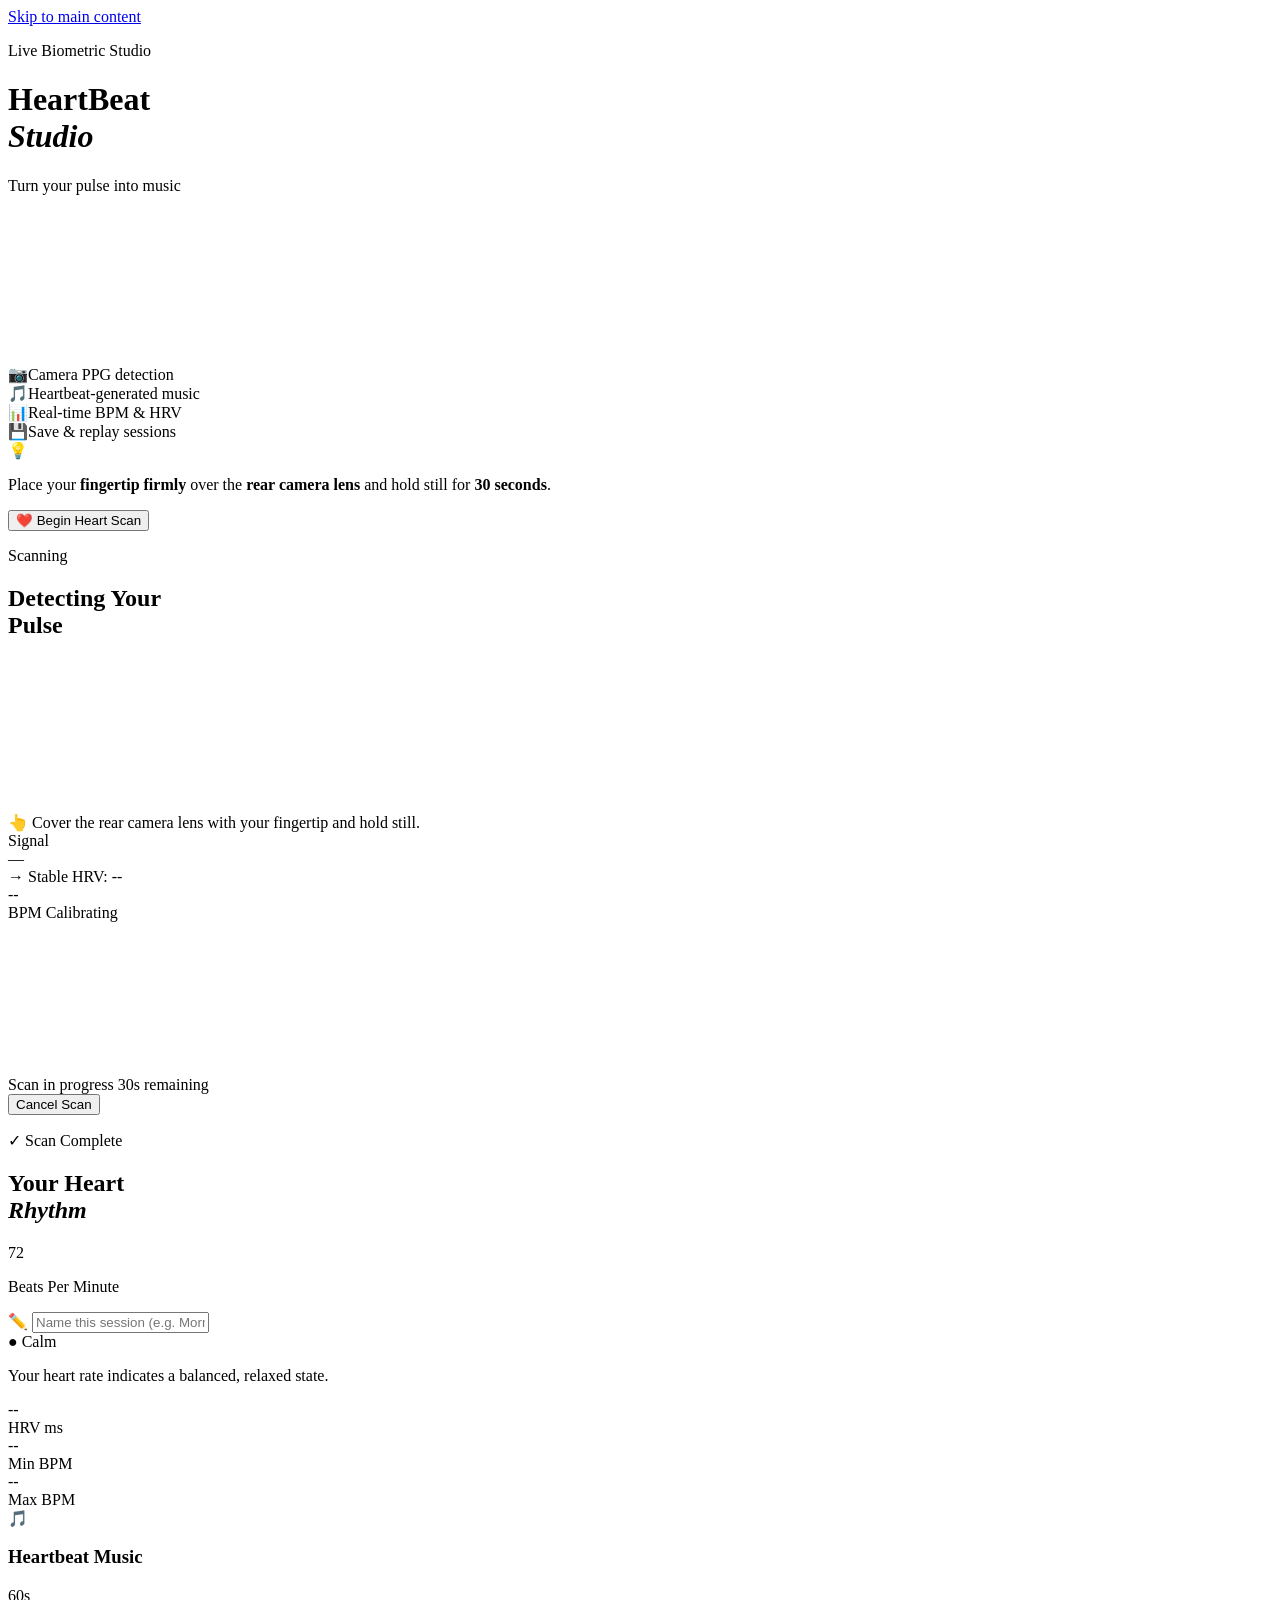
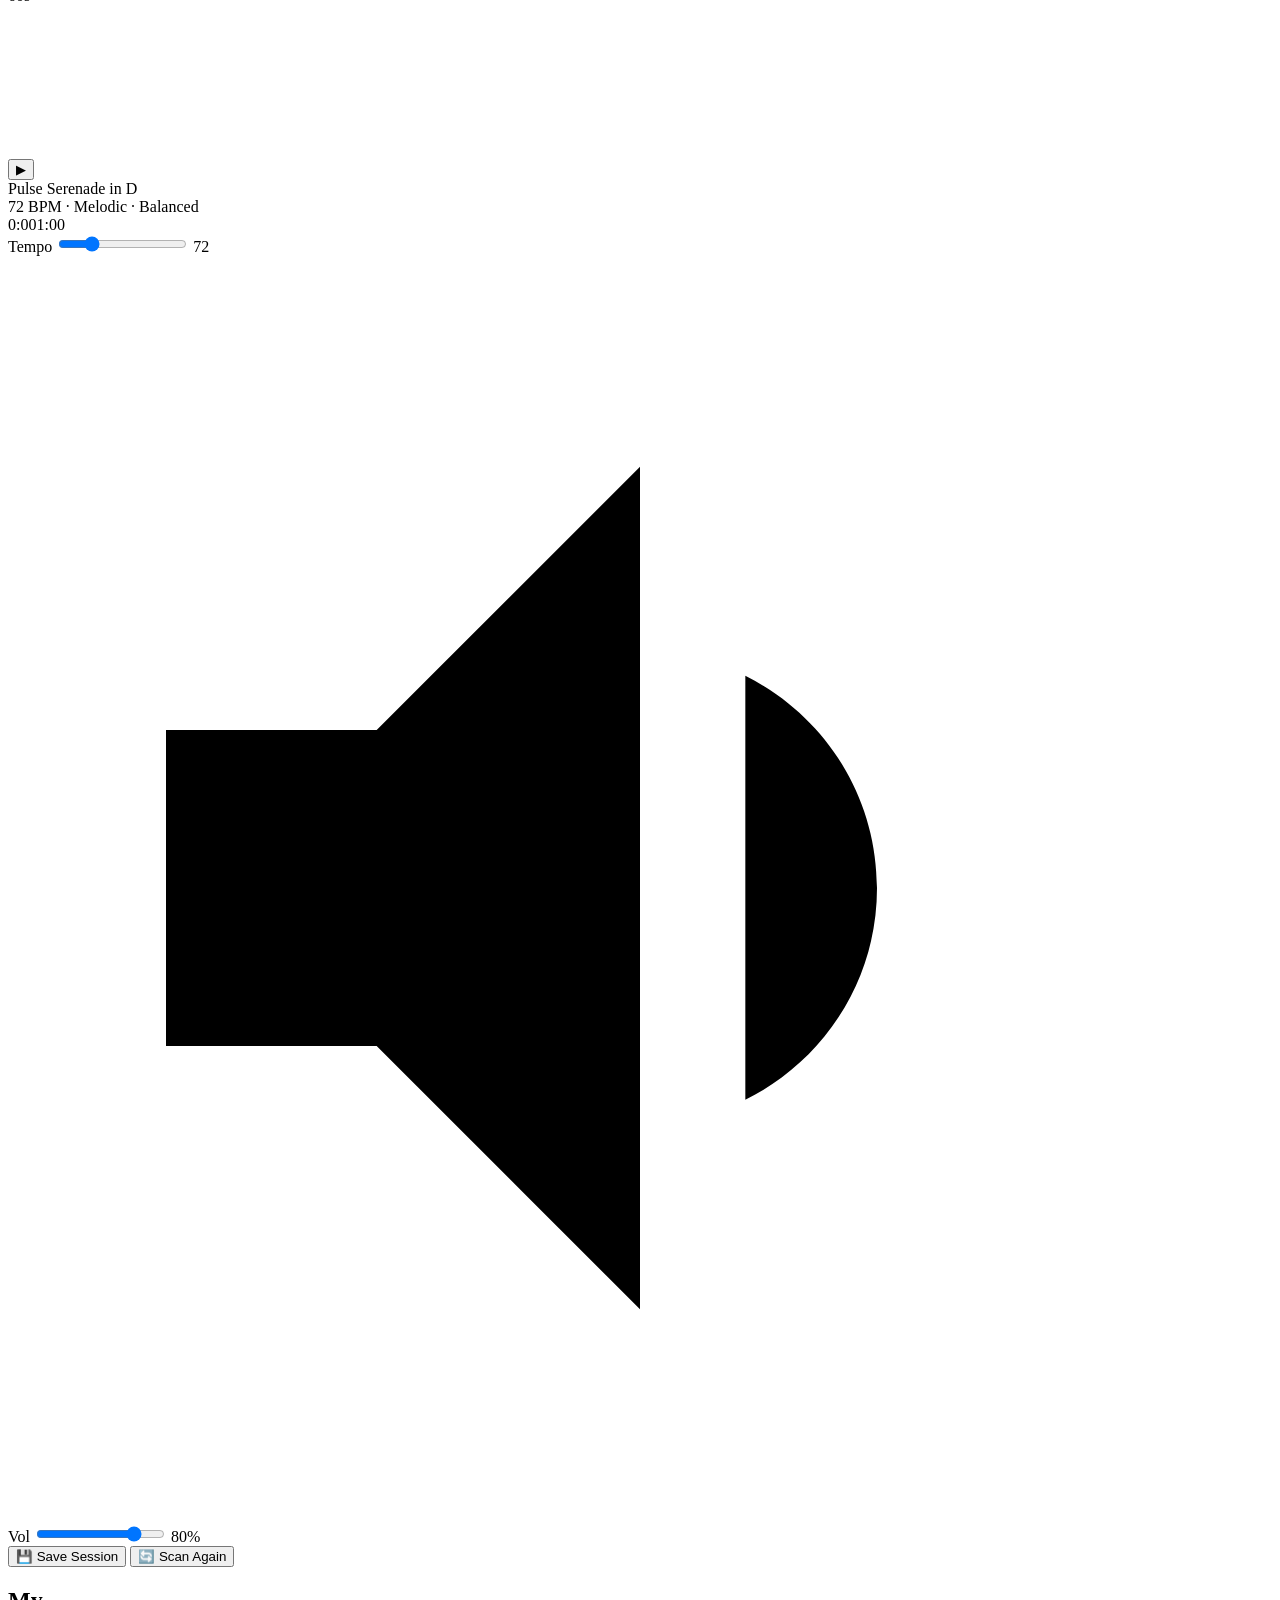
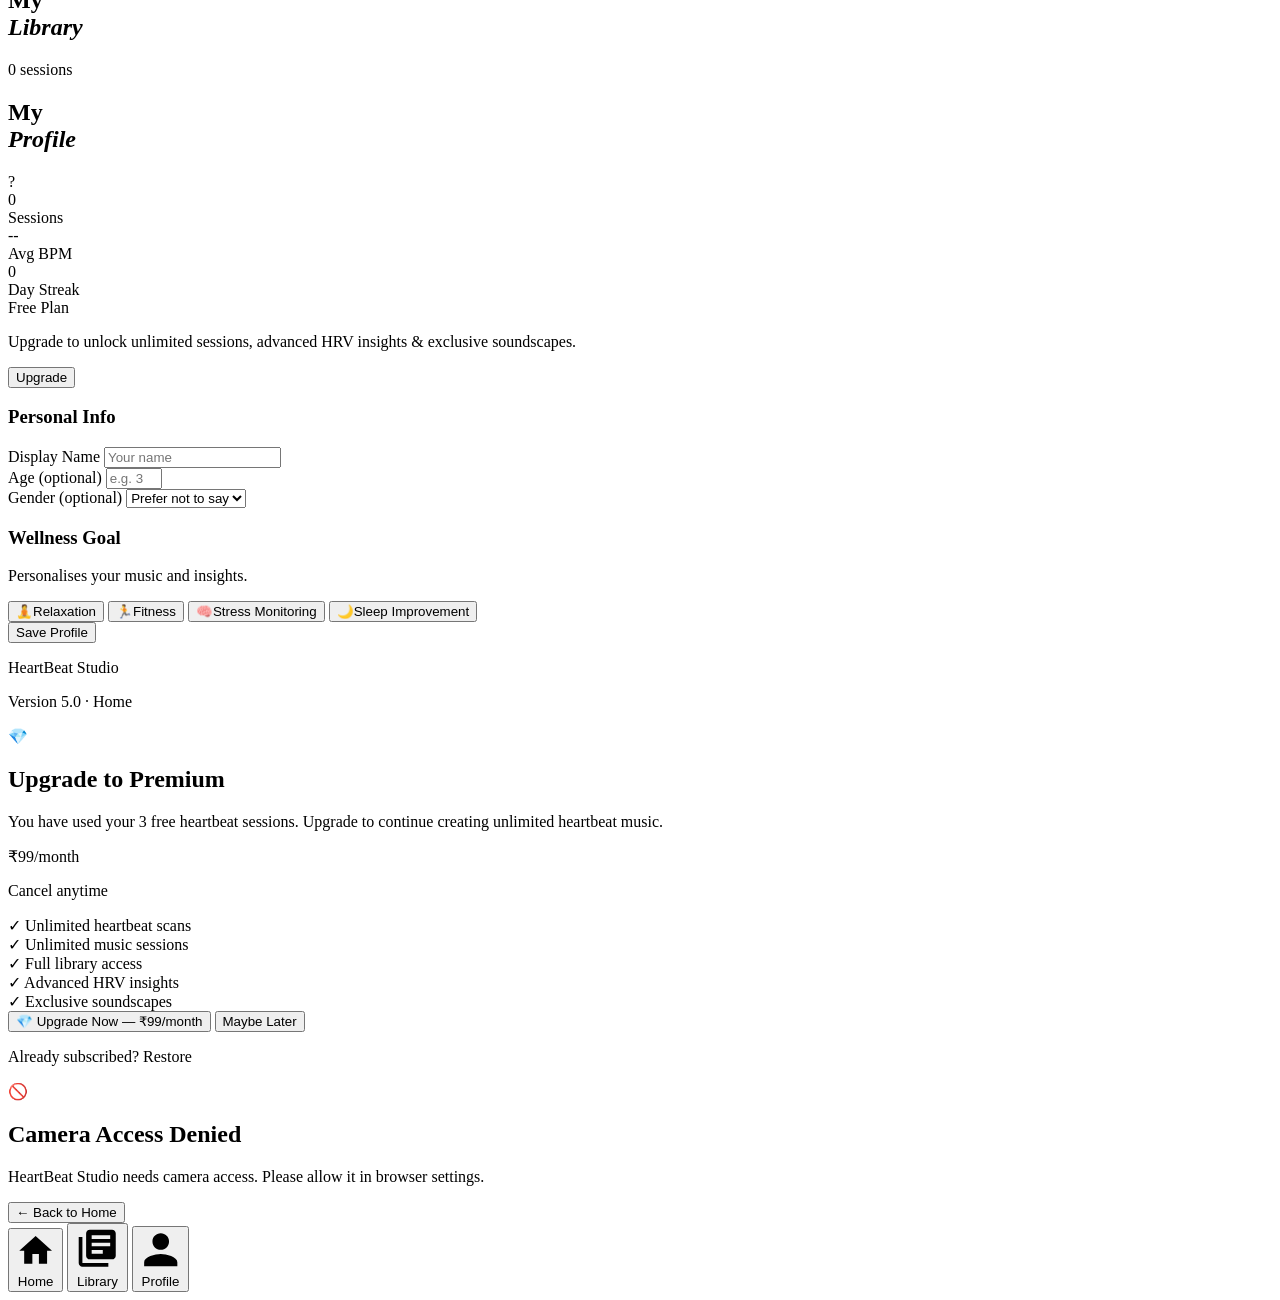
==== index.html @ b75793f6 "FF5" ====
<!DOCTYPE html>
<html lang="en">
<head>
  <meta charset="UTF-8">
  <meta name="viewport" content="width=device-width, initial-scale=1.0, maximum-scale=1.0, user-scalable=no, viewport-fit=cover">
  <meta name="description" content="Detect your heartbeat with your phone camera and transform it into personalised music.">
  <meta name="theme-color" content="#060810">
  <meta name="apple-mobile-web-app-capable" content="yes">
  <meta name="apple-mobile-web-app-status-bar-style" content="black-translucent">
  <meta name="apple-mobile-web-app-title" content="HB Studio">
  <meta name="mobile-web-app-capable" content="yes">
  <title>HeartBeat Studio</title>
  <link rel="manifest" href="./manifest.json">
  <link rel="apple-touch-icon" href="./icons/icon-192.png">
  <link rel="stylesheet" href="./styles.css">
</head>
<body>

<a class="skip" href="#main">Skip to main content</a>
<div class="ambient" aria-hidden="true"></div>

<div class="app" id="main">

<!-- ══ HOME ══════════════════════════════════════════════════ -->
<main class="screen active" id="scrHome" role="main" aria-label="Home">
  <header class="home-hd">
    <p class="eyebrow"><span class="dot"></span> Live Biometric Studio</p>
    <h1 class="page-h">HeartBeat<br><em>Studio</em></h1>
    <p class="page-sub">Turn your pulse into music</p>
  </header>

  <canvas id="ecgCanvas" class="ecg-strip" role="img" aria-label="ECG preview" aria-hidden="true"></canvas>

  <!-- Usage meter (shows when approaching/at limit) -->
  <div class="usage-bar" id="usageBar" hidden role="status">
    <div class="usage-bar-inner">
      <span class="usage-bar-label" id="usageBarLabel">Free scans remaining</span>
      <span class="usage-chips" id="usageChips"></span>
    </div>
  </div>

  <div class="feature-grid" role="list">
    <div class="feat" role="listitem"><span class="feat-icon">📷</span><span class="feat-lbl">Camera PPG detection</span></div>
    <div class="feat" role="listitem"><span class="feat-icon">🎵</span><span class="feat-lbl">Heartbeat-generated music</span></div>
    <div class="feat" role="listitem"><span class="feat-icon">📊</span><span class="feat-lbl">Real-time BPM &amp; HRV</span></div>
    <div class="feat" role="listitem"><span class="feat-icon">💾</span><span class="feat-lbl">Save &amp; replay sessions</span></div>
  </div>

  <div class="how-to" role="note">
    <span class="how-to-icon">💡</span>
    <p class="how-to-txt">Place your <strong>fingertip firmly</strong> over the <strong>rear camera lens</strong> and hold still for <strong>30 seconds</strong>.</p>
  </div>

  <button id="installBtn" class="btn btn-s mb-3" hidden aria-label="Add to Home Screen">
    <span>📲</span> Add to Home Screen
  </button>

  <div class="cta-anchor">
    <button class="btn btn-p" onclick="startScan()" aria-label="Begin Heart Scan">
      <span>❤️</span> Begin Heart Scan
    </button>
  </div>
</main>


<!-- ══ SCAN ═══════════════════════════════════════════════════ -->
<section class="screen" id="scrScan" role="region" aria-label="Scanning" aria-live="polite">
  <header class="scan-hd">
    <p class="scan-lbl"><span class="dot"></span> Scanning</p>
    <h2 class="scan-title">Detecting Your<br>Pulse</h2>
  </header>

  <div class="cam-wrap" role="img" aria-label="Cover lens with fingertip">
    <video id="camVid" class="cam-vid" autoplay playsinline muted></video>
    <div class="cam-ring"></div>
    <div class="cam-spin"></div>
  </div>

  <div class="sig-strip" id="sigStrip" role="status" aria-live="polite">
    <span class="strip-icon" id="stripIcon">👆</span>
    <span id="stripText">Cover the rear camera lens with your fingertip and hold still.</span>
  </div>

  <div class="signal-row" role="group" aria-label="Signal strength">
    <span class="sig-lbl">Signal</span>
    <div class="sig-bars">
      <div class="sig-bar" id="sb1"></div><div class="sig-bar" id="sb2"></div>
      <div class="sig-bar" id="sb3"></div><div class="sig-bar" id="sb4"></div>
      <div class="sig-bar" id="sb5"></div>
    </div>
    <span class="sig-txt" id="sigTxt">—</span>
  </div>

  <div class="trend-row trend-stable" id="trendRow" aria-live="polite">
    <span class="trend-icon" id="trendIcon">→</span>
    <span class="trend-txt" id="trendTxt">Stable</span>
    <span class="hrv-live" id="hrvLive">HRV: --</span>
  </div>

  <div class="timeline-strip" id="timelineStrip" aria-hidden="true"></div>

  <div class="bpm-row" aria-label="Live heart rate">
    <div class="bpm-num" id="liveBpm" aria-atomic="true">--</div>
    <div class="bpm-col">
      <span class="bpm-unit">BPM</span>
      <span class="bpm-pill" id="bpmPill">Calibrating</span>
    </div>
  </div>

  <canvas id="waveCanvas" class="wave-c" role="img" aria-label="Live waveform" aria-hidden="true"></canvas>

  <div class="scan-prog" role="group" aria-label="Scan progress">
    <div class="scan-prog-row">
      <span>Scan in progress</span>
      <span id="scanTL" aria-live="polite">30s remaining</span>
    </div>
    <div class="prog-track" id="progressBar" role="progressbar" aria-valuemin="0" aria-valuemax="30" aria-valuenow="0">
      <div class="prog-fill" id="progFill"></div>
    </div>
  </div>

  <div class="mt-auto">
    <button class="btn btn-s" onclick="cancelScan()">Cancel Scan</button>
  </div>

  <div class="sr-only" aria-live="polite" id="bpmLive"></div>
  <div class="sr-only" aria-live="polite" id="sigLive"></div>
</section>


<!-- ══ RESULTS ════════════════════════════════════════════════ -->
<section class="screen" id="scrResults" role="region" aria-label="Scan results">
  <header class="res-hd">
    <p class="eyebrow">✓ Scan Complete</p>
    <h2 class="page-h">Your Heart<br><em>Rhythm</em></h2>
  </header>

  <div class="res-hero" role="img" aria-label="Heart rate result">
    <div class="pulse-rings" aria-hidden="true">
      <div class="pulse-ring"></div><div class="pulse-ring"></div>
      <div class="pulse-ring"></div><div class="pulse-core"></div>
    </div>
    <div class="res-bpm" id="resBpm">72</div>
    <p class="res-bpm-lbl">Beats Per Minute</p>
  </div>

  <div class="name-field" role="group" aria-label="Session name">
    <span>✏️</span>
    <input type="text" id="sessNameInput" class="name-input"
      placeholder="Name this session (e.g. Morning Calm)"
      maxlength="40" autocomplete="off" autocorrect="off" spellcheck="false">
  </div>

  <div class="gen-banner" id="genBanner" hidden role="status" aria-live="polite">
    <div class="gen-dot"></div> 🎵 Generating your heartbeat music…
  </div>

  <div class="stage-badge" id="stageBadge" hidden role="status" aria-live="polite">
    <span class="stage-dot"></span><span id="stageTxt">Heartbeat Pulse</span>
  </div>

  <div class="wellness calm" id="wellCard" role="region" aria-label="Wellness assessment">
    <span class="wellness-badge calm" id="wellBadge">● Calm</span>
    <p class="wellness-desc" id="wellDesc">Your heart rate indicates a balanced, relaxed state.</p>
  </div>

  <div class="metrics" role="group" aria-label="Heart metrics">
    <div class="met"><div class="met-val" id="metHRV">--</div><div class="met-lbl">HRV ms</div></div>
    <div class="met"><div class="met-val" id="metMin">--</div><div class="met-lbl">Min BPM</div></div>
    <div class="met"><div class="met-val" id="metMax">--</div><div class="met-lbl">Max BPM</div></div>
  </div>

  <div class="card mb-3" role="region" aria-label="Music player">
    <div class="card-head">
      <span class="card-head-icon">🎵</span>
      <h3 class="card-title">Heartbeat Music</h3>
      <span class="player-dur" id="mxDur">60s</span>
    </div>
    <canvas id="playerWave" class="player-wave" role="img" aria-label="Waveform" aria-hidden="true"></canvas>
    <div class="player-row">
      <div class="play-btn-wrap">
        <div class="beat-ring" id="beatRing" aria-hidden="true"></div>
        <button class="btn-ico btn-p" id="playBtn" onclick="toggleMusic()" aria-label="Play">▶</button>
      </div>
      <div class="player-info">
        <div class="player-title" id="mxTitle">Pulse Serenade in D</div>
        <div class="player-sub" id="mxSub">72 BPM · Melodic · Balanced</div>
      </div>
    </div>
    <div class="pb-bar" role="group" aria-label="Playback progress">
      <div class="pb-track" role="progressbar" aria-valuemin="0" aria-valuemax="100" aria-valuenow="0">
        <div class="pb-fill" id="pbFill"></div>
      </div>
      <div class="pb-times"><span id="pbElapsed">0:00</span><span id="pbTotal">1:00</span></div>
    </div>
    <div class="tempo-row" role="group" aria-label="Tempo">
      <label class="tempo-lbl" for="tempoSlider">Tempo</label>
      <input type="range" id="tempoSlider" min="40" max="180" value="72"
        oninput="adjustTempo(this.value)" aria-label="Tempo BPM">
      <span class="tempo-val" id="tempoVal">72</span>
    </div>
    <!-- Volume control -->
    <div class="tempo-row vol-row" role="group" aria-label="Volume">
      <label class="tempo-lbl" for="volSlider">
        <svg class="vol-icon" viewBox="0 0 24 24" aria-hidden="true"><path d="M3 9v6h4l5 5V4L7 9H3zm13.5 3c0-1.77-1.02-3.29-2.5-4.03v8.05c1.48-.73 2.5-2.25 2.5-4.02z"/></svg>
        Vol
      </label>
      <input type="range" id="volSlider" min="0" max="100" value="80"
        oninput="adjustVolume(this.value)" aria-label="Volume 0 to 100 percent">
      <span class="tempo-val" id="volVal">80%</span>
    </div>
  </div>

  <div class="btn-row btn-2 mb-3">
    <button class="btn btn-p" onclick="saveSession()"><span>💾</span> Save Session</button>
    <button class="btn btn-s" onclick="startScan()"><span>🔄</span> Scan Again</button>
  </div>
  <div class="gap-8"></div>
</section>


<!-- ══ LIBRARY ════════════════════════════════════════════════ -->
<section class="screen" id="scrLibrary" role="region" aria-label="Library">
  <div class="lib-hd">
    <h2 class="lib-title">My<br><em>Library</em></h2>
    <span class="lib-count" id="libCount" aria-live="polite">0 sessions</span>
  </div>

  <div id="libEmpty" class="empty" hidden>
    <span class="empty-icon">🫀</span>
    <h3 class="empty-title">No Sessions Yet</h3>
    <p class="empty-desc">Complete a scan to save your first heartbeat recording here.</p>
  </div>

  <div id="libList" role="list" aria-label="Saved sessions"></div>
  <div class="gap-8"></div>
</section>


<!-- ══ PROFILE ════════════════════════════════════════════════ -->
<section class="screen" id="scrProfile" role="region" aria-label="Profile">
  <div class="prof-hd">
    <h2 class="lib-title">My<br><em>Profile</em></h2>
  </div>

  <div class="prof-hero">
    <div class="prof-avatar">
      <span class="prof-avatar-letter" id="profAvatarLetter">?</span>
    </div>
    <div class="prof-stats">
      <div class="prof-stat">
        <div class="prof-stat-val" id="profStatSessions">0</div>
        <div class="prof-stat-lbl">Sessions</div>
      </div>
      <div class="prof-stat-sep"></div>
      <div class="prof-stat">
        <div class="prof-stat-val" id="profStatAvgBpm">--</div>
        <div class="prof-stat-lbl">Avg BPM</div>
      </div>
      <div class="prof-stat-sep"></div>
      <div class="prof-stat">
        <div class="prof-stat-val" id="profStatStreak">0</div>
        <div class="prof-stat-lbl">Day Streak</div>
      </div>
    </div>
  </div>

  <!-- Subscription card -->
  <div class="sub-card" id="subCard" role="region" aria-label="Subscription">
    <div class="sub-card-left">
      <span class="sub-pill" id="subPill">Free Plan</span>
      <p class="sub-desc" id="subDesc">Upgrade to unlock unlimited sessions, advanced HRV insights &amp; exclusive soundscapes.</p>
    </div>
    <button class="btn-upgrade" onclick="upgradeSubscription()">Upgrade</button>
  </div>

  <!-- Personal Info -->
  <div class="prof-section">
    <h3 class="prof-section-title">Personal Info</h3>
    <div class="prof-field">
      <label class="prof-label" for="profName">Display Name</label>
      <input type="text" id="profName" class="prof-input" placeholder="Your name" maxlength="40" autocomplete="name">
    </div>
    <div class="prof-field-row">
      <div class="prof-field prof-field-half">
        <label class="prof-label" for="profAge">Age <span class="prof-opt">(optional)</span></label>
        <input type="number" id="profAge" class="prof-input" placeholder="e.g. 32" min="13" max="120">
      </div>
      <div class="prof-field prof-field-half">
        <label class="prof-label" for="profGender">Gender <span class="prof-opt">(optional)</span></label>
        <select id="profGender" class="prof-input prof-select">
          <option value="">Prefer not to say</option>
          <option value="male">Male</option>
          <option value="female">Female</option>
          <option value="nonbinary">Non-binary</option>
          <option value="other">Other</option>
        </select>
      </div>
    </div>
  </div>

  <!-- Wellness Goal -->
  <div class="prof-section">
    <h3 class="prof-section-title">Wellness Goal</h3>
    <p class="prof-section-sub">Personalises your music and insights.</p>
    <div class="goal-grid" role="radiogroup" id="goalGrid">
      <button class="goal-btn" data-goal="relaxation" onclick="selectGoal('relaxation')" role="radio" aria-checked="false">
        <span class="goal-icon">🧘</span><span class="goal-lbl">Relaxation</span>
      </button>
      <button class="goal-btn" data-goal="fitness" onclick="selectGoal('fitness')" role="radio" aria-checked="false">
        <span class="goal-icon">🏃</span><span class="goal-lbl">Fitness</span>
      </button>
      <button class="goal-btn" data-goal="stress" onclick="selectGoal('stress')" role="radio" aria-checked="false">
        <span class="goal-icon">🧠</span><span class="goal-lbl">Stress Monitoring</span>
      </button>
      <button class="goal-btn" data-goal="sleep" onclick="selectGoal('sleep')" role="radio" aria-checked="false">
        <span class="goal-icon">🌙</span><span class="goal-lbl">Sleep Improvement</span>
      </button>
    </div>
  </div>

  <button class="btn btn-p mb-3" onclick="saveProfile()">Save Profile</button>

  <div class="app-info" role="contentinfo">
    <p class="app-info-name">HeartBeat Studio</p>
    <p class="app-info-ver">Version 5.0 · <span class="app-info-link" onclick="showScreen('home')">Home</span></p>
  </div>
  <div class="gap-8"></div>
</section>


<!-- ══ UPGRADE ════════════════════════════════════════════════ -->
<section class="screen" id="scrUpgrade" role="region" aria-label="Upgrade to Premium">
  <div class="upgrade-wrap">
    <div class="upgrade-icon">💎</div>
    <h2 class="upgrade-title">Upgrade to Premium</h2>
    <p class="upgrade-sub">You have used your 3 free heartbeat sessions. Upgrade to continue creating unlimited heartbeat music.</p>

    <div class="upgrade-price-card">
      <div class="upgrade-price">₹99<span class="upgrade-per">/month</span></div>
      <p class="upgrade-price-sub">Cancel anytime</p>
    </div>

    <div class="upgrade-features">
      <div class="upgrade-feat"><span class="upgrade-feat-icon">✓</span> Unlimited heartbeat scans</div>
      <div class="upgrade-feat"><span class="upgrade-feat-icon">✓</span> Unlimited music sessions</div>
      <div class="upgrade-feat"><span class="upgrade-feat-icon">✓</span> Full library access</div>
      <div class="upgrade-feat"><span class="upgrade-feat-icon">✓</span> Advanced HRV insights</div>
      <div class="upgrade-feat"><span class="upgrade-feat-icon">✓</span> Exclusive soundscapes</div>
    </div>

    <button class="btn btn-p btn-upgrade-cta" onclick="activateSubscription()">
      <span>💎</span> Upgrade Now — ₹99/month
    </button>

    <!-- Demo: restore already purchased -->
    <button class="btn btn-ghost" onclick="showScreen('home')">Maybe Later</button>

    <!-- Demo shortcut — simulate already subscribed -->
    <p class="upgrade-restore" onclick="activateSubscription()">Already subscribed? <span>Restore</span></p>
  </div>
</section>


<!-- ══ ERROR ══════════════════════════════════════════════════ -->
<section class="screen" id="scrError" role="alert" aria-label="Error">
  <div class="err-card">
    <span class="err-icon">🚫</span>
    <h2 class="err-title" id="errTitle">Camera Access Denied</h2>
    <p class="err-msg" id="errMsg">HeartBeat Studio needs camera access. Please allow it in browser settings.</p>
  </div>
  <button class="btn btn-p" onclick="showScreen('home')">← Back to Home</button>
</section>

</div><!-- /.app -->


<!-- ══ NAV ════════════════════════════════════════════════════ -->
<nav class="main-nav" id="mainNav" aria-label="Main navigation">
  <button class="nav__tab active" data-screen="scrHome" onclick="showScreen('home')" aria-label="Home" aria-current="page">
    <svg class="nav__svg" viewBox="0 0 24 24" aria-hidden="true"><path d="M10 20v-6h4v6h5v-8h3L12 3 2 12h3v8z"/></svg>
    Home
  </button>
  <button class="nav__tab" data-screen="scrLibrary" onclick="showScreen('library')" aria-label="Library">
    <svg class="nav__svg" viewBox="0 0 24 24" aria-hidden="true"><path d="M4 6H2v14c0 1.1.9 2 2 2h14v-2H4V6zm16-4H8c-1.1 0-2 .9-2 2v12c0 1.1.9 2 2 2h12c1.1 0 2-.9 2-2V4c0-1.1-.9-2-2-2zm-1 9H9V9h10v2zm-4 4H9v-2h6v2zm4-8H9V5h10v2z"/></svg>
    Library
    <span class="nav__badge" id="libBadge" hidden></span>
  </button>
  <button class="nav__tab" data-screen="scrProfile" onclick="showScreen('profile')" aria-label="Profile">
    <svg class="nav__svg" viewBox="0 0 24 24" aria-hidden="true"><path d="M12 12c2.7 0 4.8-2.1 4.8-4.8S14.7 2.4 12 2.4 7.2 4.5 7.2 7.2 9.3 12 12 12zm0 2.4c-3.2 0-9.6 1.6-9.6 4.8v2.4h19.2v-2.4c0-3.2-6.4-4.8-9.6-4.8z"/></svg>
    Profile
  </button>
</nav>

<div class="toast" id="toast" role="status" aria-live="polite" aria-atomic="true"></div>

<script src="./storage.js"></script>
<script src="./audioEngine.js"></script>
<script src="./app.js"></script>
</body>
</html>
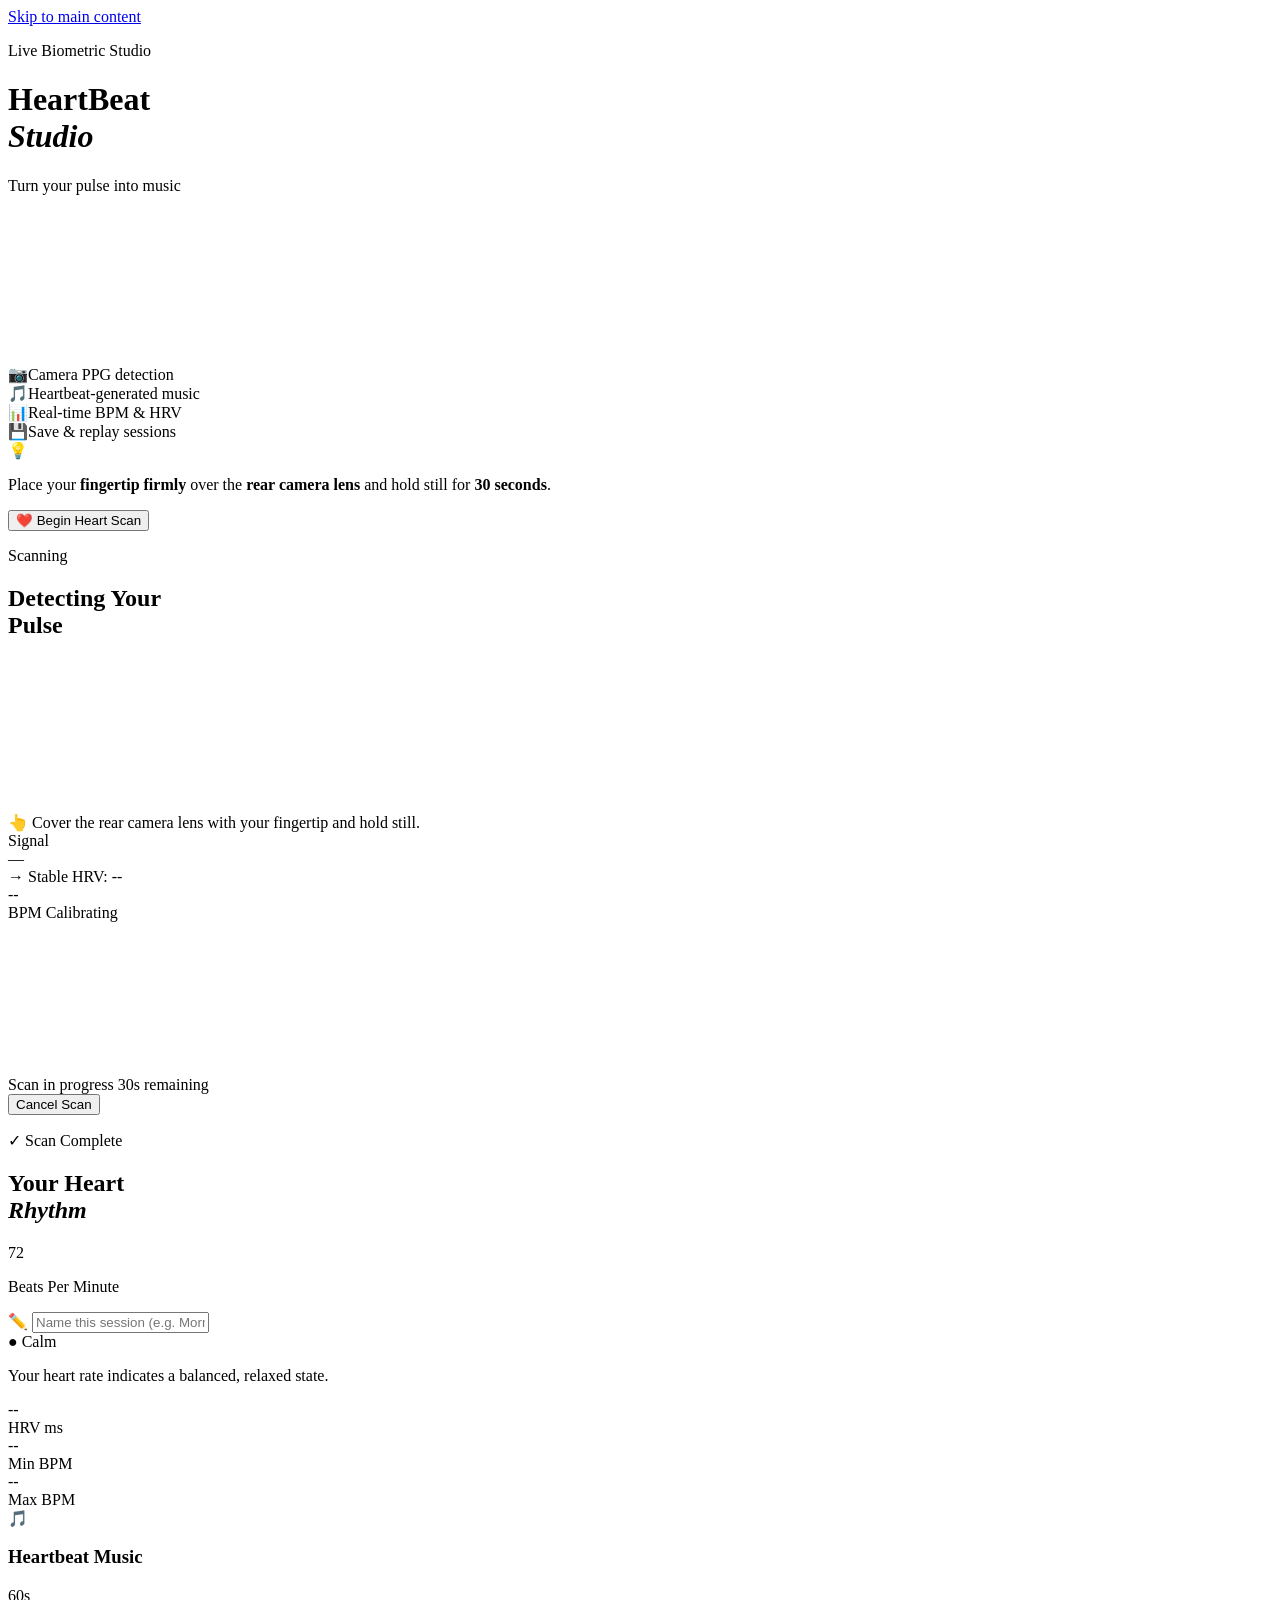
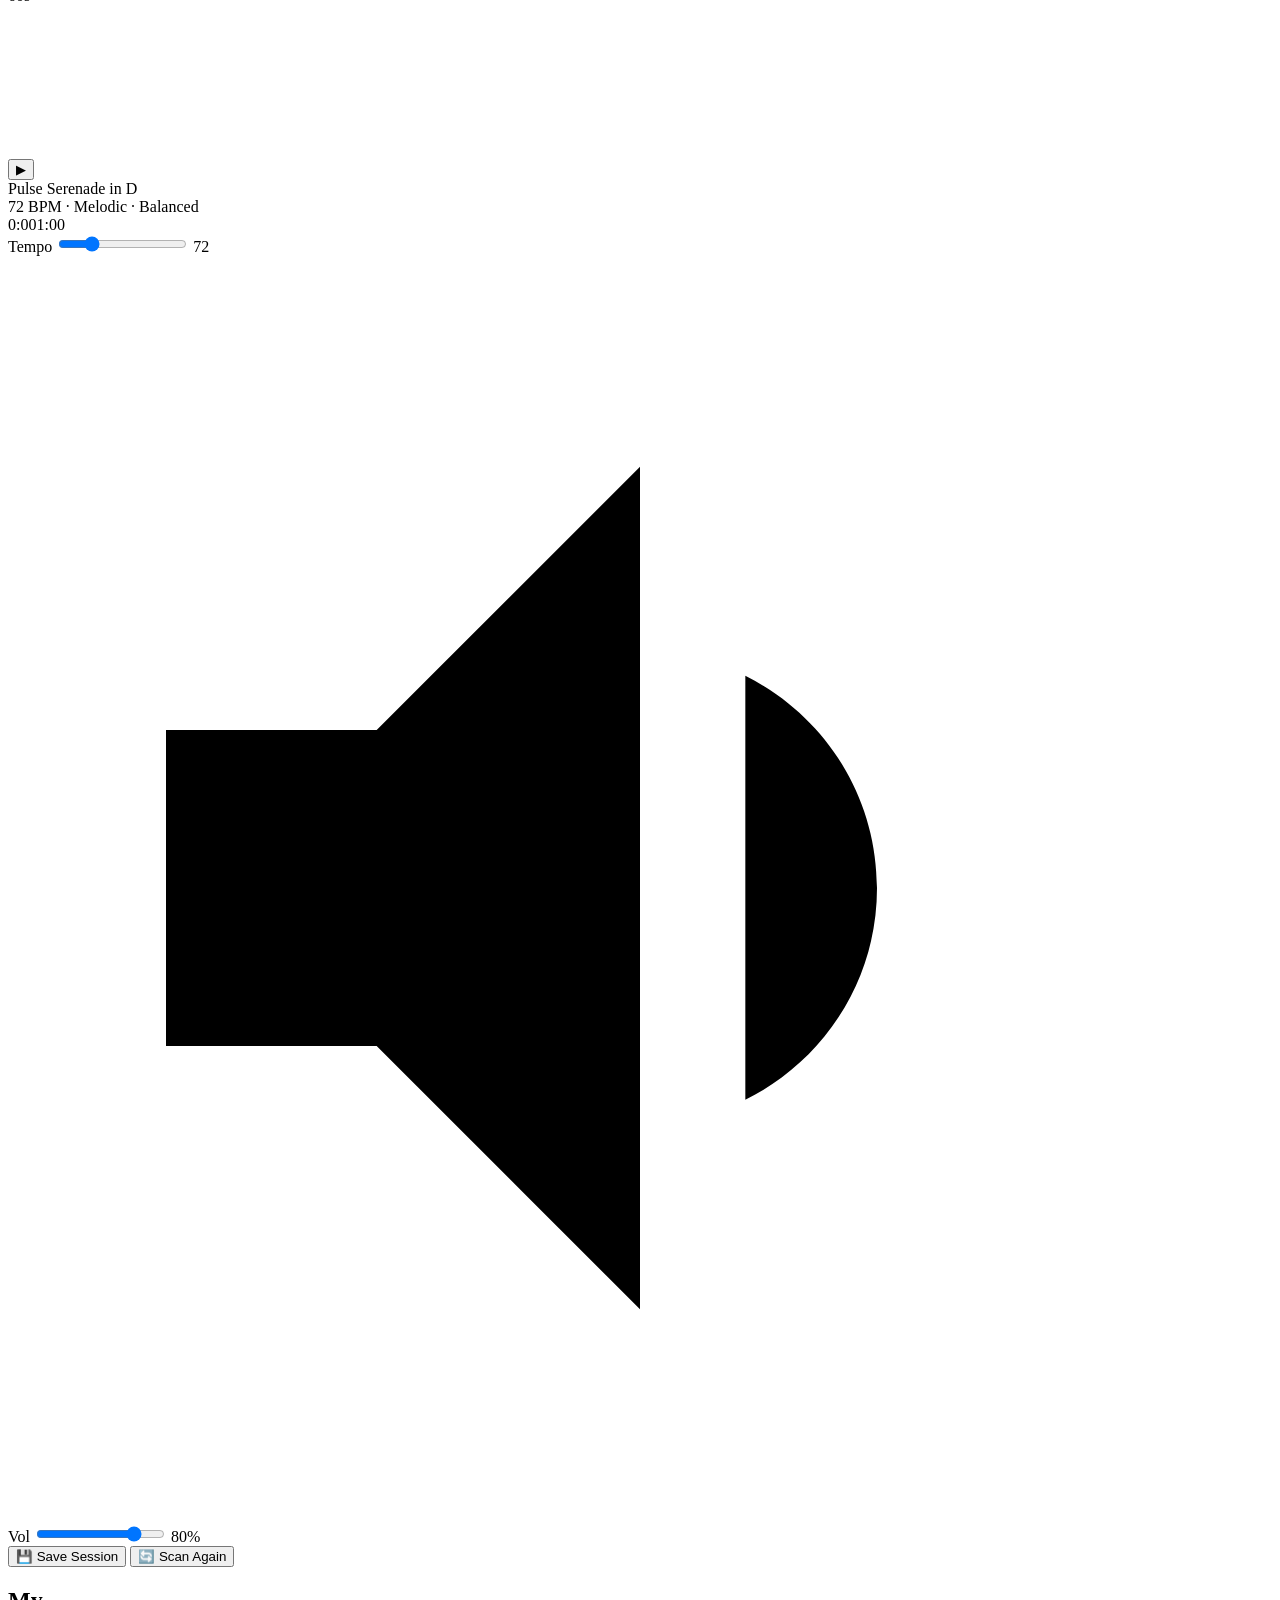
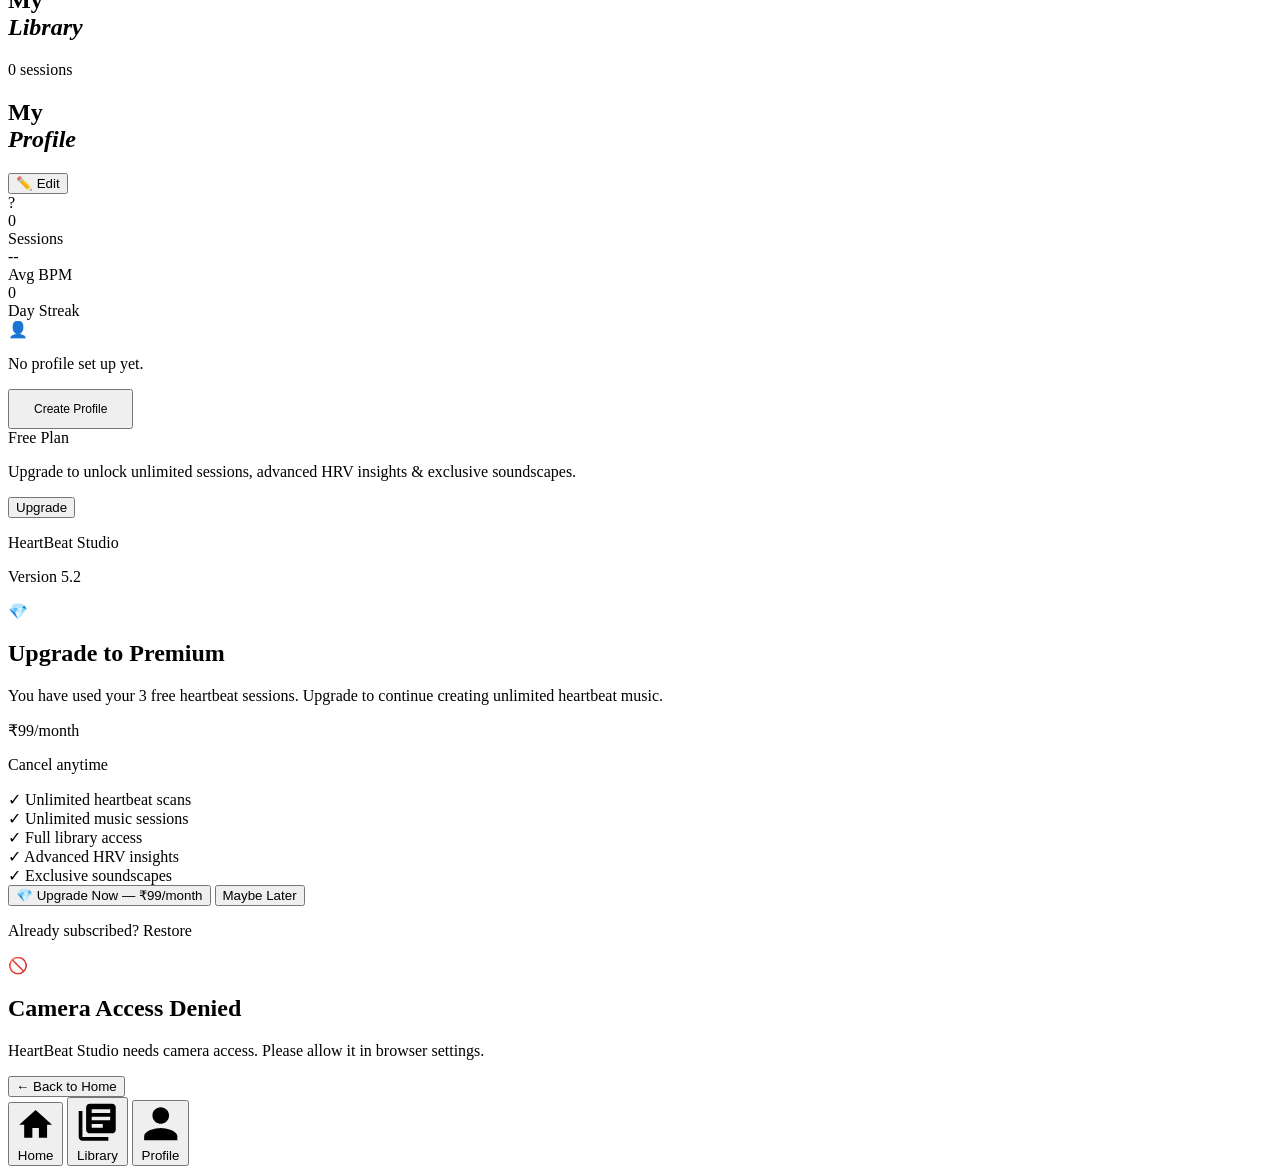
==== commit 02464a41: "Final Test 1 Bug 1 — Library: The [hidden] CSS fix is already in, but the real issue is the libEmpty" ====
--- a/index.html
+++ b/index.html
@@ -155,6 +155,12 @@
     <div class="gen-dot"></div> 🎵 Generating your heartbeat music…
   </div>
 
+  <!-- Instrument zone label -->
+  <div class="instr-label" id="instrLabel" hidden>
+    <span class="instr-icon">🎼</span>
+    <span id="zoneLabel">Piano &amp; Cello</span>
+  </div>
+
   <div class="stage-badge" id="stageBadge" hidden role="status" aria-live="polite">
     <span class="stage-dot"></span><span id="stageTxt">Heartbeat Pulse</span>
   </div>
@@ -239,10 +245,15 @@
 
 <!-- ══ PROFILE ════════════════════════════════════════════════ -->
 <section class="screen" id="scrProfile" role="region" aria-label="Profile">
-  <div class="prof-hd">
+  <div class="prof-hd-row">
     <h2 class="lib-title">My<br><em>Profile</em></h2>
-  </div>
-
+    <!-- Edit button shown in VIEW mode -->
+    <button class="prof-edit-btn" id="profEditBtn" onclick="enterProfileEdit()" aria-label="Edit profile">
+      ✏️ Edit
+    </button>
+  </div>
+
+  <!-- Avatar + Stats (always visible) -->
   <div class="prof-hero">
     <div class="prof-avatar">
       <span class="prof-avatar-letter" id="profAvatarLetter">?</span>
@@ -265,66 +276,101 @@
     </div>
   </div>
 
-  <!-- Subscription card -->
-  <div class="sub-card" id="subCard" role="region" aria-label="Subscription">
-    <div class="sub-card-left">
-      <span class="sub-pill" id="subPill">Free Plan</span>
-      <p class="sub-desc" id="subDesc">Upgrade to unlock unlimited sessions, advanced HRV insights &amp; exclusive soundscapes.</p>
-    </div>
-    <button class="btn-upgrade" onclick="upgradeSubscription()">Upgrade</button>
-  </div>
-
-  <!-- Personal Info -->
-  <div class="prof-section">
-    <h3 class="prof-section-title">Personal Info</h3>
-    <div class="prof-field">
-      <label class="prof-label" for="profName">Display Name</label>
-      <input type="text" id="profName" class="prof-input" placeholder="Your name" maxlength="40" autocomplete="name">
-    </div>
-    <div class="prof-field-row">
-      <div class="prof-field prof-field-half">
-        <label class="prof-label" for="profAge">Age <span class="prof-opt">(optional)</span></label>
-        <input type="number" id="profAge" class="prof-input" placeholder="e.g. 32" min="13" max="120">
-      </div>
-      <div class="prof-field prof-field-half">
-        <label class="prof-label" for="profGender">Gender <span class="prof-opt">(optional)</span></label>
-        <select id="profGender" class="prof-input prof-select">
-          <option value="">Prefer not to say</option>
-          <option value="male">Male</option>
-          <option value="female">Female</option>
-          <option value="nonbinary">Non-binary</option>
-          <option value="other">Other</option>
-        </select>
-      </div>
-    </div>
-  </div>
-
-  <!-- Wellness Goal -->
-  <div class="prof-section">
-    <h3 class="prof-section-title">Wellness Goal</h3>
-    <p class="prof-section-sub">Personalises your music and insights.</p>
-    <div class="goal-grid" role="radiogroup" id="goalGrid">
-      <button class="goal-btn" data-goal="relaxation" onclick="selectGoal('relaxation')" role="radio" aria-checked="false">
-        <span class="goal-icon">🧘</span><span class="goal-lbl">Relaxation</span>
-      </button>
-      <button class="goal-btn" data-goal="fitness" onclick="selectGoal('fitness')" role="radio" aria-checked="false">
-        <span class="goal-icon">🏃</span><span class="goal-lbl">Fitness</span>
-      </button>
-      <button class="goal-btn" data-goal="stress" onclick="selectGoal('stress')" role="radio" aria-checked="false">
-        <span class="goal-icon">🧠</span><span class="goal-lbl">Stress Monitoring</span>
-      </button>
-      <button class="goal-btn" data-goal="sleep" onclick="selectGoal('sleep')" role="radio" aria-checked="false">
-        <span class="goal-icon">🌙</span><span class="goal-lbl">Sleep Improvement</span>
-      </button>
-    </div>
-  </div>
-
-  <button class="btn btn-p mb-3" onclick="saveProfile()">Save Profile</button>
-
-  <div class="app-info" role="contentinfo">
-    <p class="app-info-name">HeartBeat Studio</p>
-    <p class="app-info-ver">Version 5.0 · <span class="app-info-link" onclick="showScreen('home')">Home</span></p>
-  </div>
+  <!-- ── VIEW MODE ─────────────────────────────────────── -->
+  <div id="profViewMode">
+    <!-- Saved info display card -->
+    <div class="prof-info-card" id="profInfoCard">
+      <div class="prof-info-empty" id="profInfoEmpty">
+        <span class="prof-info-empty-icon">👤</span>
+        <p>No profile set up yet.</p>
+        <button class="btn btn-s" style="width:auto;min-height:40px;padding:8px 24px;font-size:12px" onclick="enterProfileEdit()">Create Profile</button>
+      </div>
+      <div class="prof-info-rows" id="profInfoRows" hidden>
+        <div class="prof-info-row" id="piName" hidden>
+          <span class="prof-info-lbl">Name</span>
+          <span class="prof-info-val" id="piNameVal">—</span>
+        </div>
+        <div class="prof-info-row" id="piAge" hidden>
+          <span class="prof-info-lbl">Age</span>
+          <span class="prof-info-val" id="piAgeVal">—</span>
+        </div>
+        <div class="prof-info-row" id="piGender" hidden>
+          <span class="prof-info-lbl">Gender</span>
+          <span class="prof-info-val" id="piGenderVal">—</span>
+        </div>
+        <div class="prof-info-row" id="piGoal" hidden>
+          <span class="prof-info-lbl">Goal</span>
+          <span class="prof-info-val" id="piGoalVal">—</span>
+        </div>
+      </div>
+    </div>
+
+    <!-- Subscription card (view mode) -->
+    <div class="sub-card" id="subCard" role="region" aria-label="Subscription">
+      <div class="sub-card-left">
+        <span class="sub-pill" id="subPill">Free Plan</span>
+        <p class="sub-desc" id="subDesc">Upgrade to unlock unlimited sessions, advanced HRV insights &amp; exclusive soundscapes.</p>
+      </div>
+      <button class="btn-upgrade" onclick="upgradeSubscription()">Upgrade</button>
+    </div>
+
+    <div class="app-info" role="contentinfo">
+      <p class="app-info-name">HeartBeat Studio</p>
+      <p class="app-info-ver">Version 5.2</p>
+    </div>
+  </div>
+
+  <!-- ── EDIT MODE ─────────────────────────────────────── -->
+  <div id="profEditMode" hidden>
+    <div class="prof-section">
+      <h3 class="prof-section-title">Personal Info</h3>
+      <div class="prof-field">
+        <label class="prof-label" for="profName">Display Name</label>
+        <input type="text" id="profName" class="prof-input" placeholder="Your name" maxlength="40" autocomplete="name">
+      </div>
+      <div class="prof-field-row">
+        <div class="prof-field prof-field-half">
+          <label class="prof-label" for="profAge">Age <span class="prof-opt">(optional)</span></label>
+          <input type="number" id="profAge" class="prof-input" placeholder="e.g. 32" min="13" max="120">
+        </div>
+        <div class="prof-field prof-field-half">
+          <label class="prof-label" for="profGender">Gender <span class="prof-opt">(optional)</span></label>
+          <select id="profGender" class="prof-input prof-select">
+            <option value="">Prefer not to say</option>
+            <option value="male">Male</option>
+            <option value="female">Female</option>
+            <option value="nonbinary">Non-binary</option>
+            <option value="other">Other</option>
+          </select>
+        </div>
+      </div>
+    </div>
+
+    <div class="prof-section">
+      <h3 class="prof-section-title">Wellness Goal</h3>
+      <p class="prof-section-sub">Personalises your music and insights.</p>
+      <div class="goal-grid" role="radiogroup" id="goalGrid">
+        <button class="goal-btn" data-goal="relaxation" onclick="selectGoal('relaxation')" role="radio" aria-checked="false">
+          <span class="goal-icon">🧘</span><span class="goal-lbl">Relaxation</span>
+        </button>
+        <button class="goal-btn" data-goal="fitness" onclick="selectGoal('fitness')" role="radio" aria-checked="false">
+          <span class="goal-icon">🏃</span><span class="goal-lbl">Fitness</span>
+        </button>
+        <button class="goal-btn" data-goal="stress" onclick="selectGoal('stress')" role="radio" aria-checked="false">
+          <span class="goal-icon">🧠</span><span class="goal-lbl">Stress Monitoring</span>
+        </button>
+        <button class="goal-btn" data-goal="sleep" onclick="selectGoal('sleep')" role="radio" aria-checked="false">
+          <span class="goal-icon">🌙</span><span class="goal-lbl">Sleep Improvement</span>
+        </button>
+      </div>
+    </div>
+
+    <div class="prof-edit-actions">
+      <button class="btn btn-p" onclick="saveProfile()">💾 Save Profile</button>
+      <button class="btn btn-s" onclick="cancelProfileEdit()">Cancel</button>
+    </div>
+  </div>
+
   <div class="gap-8"></div>
 </section>
 
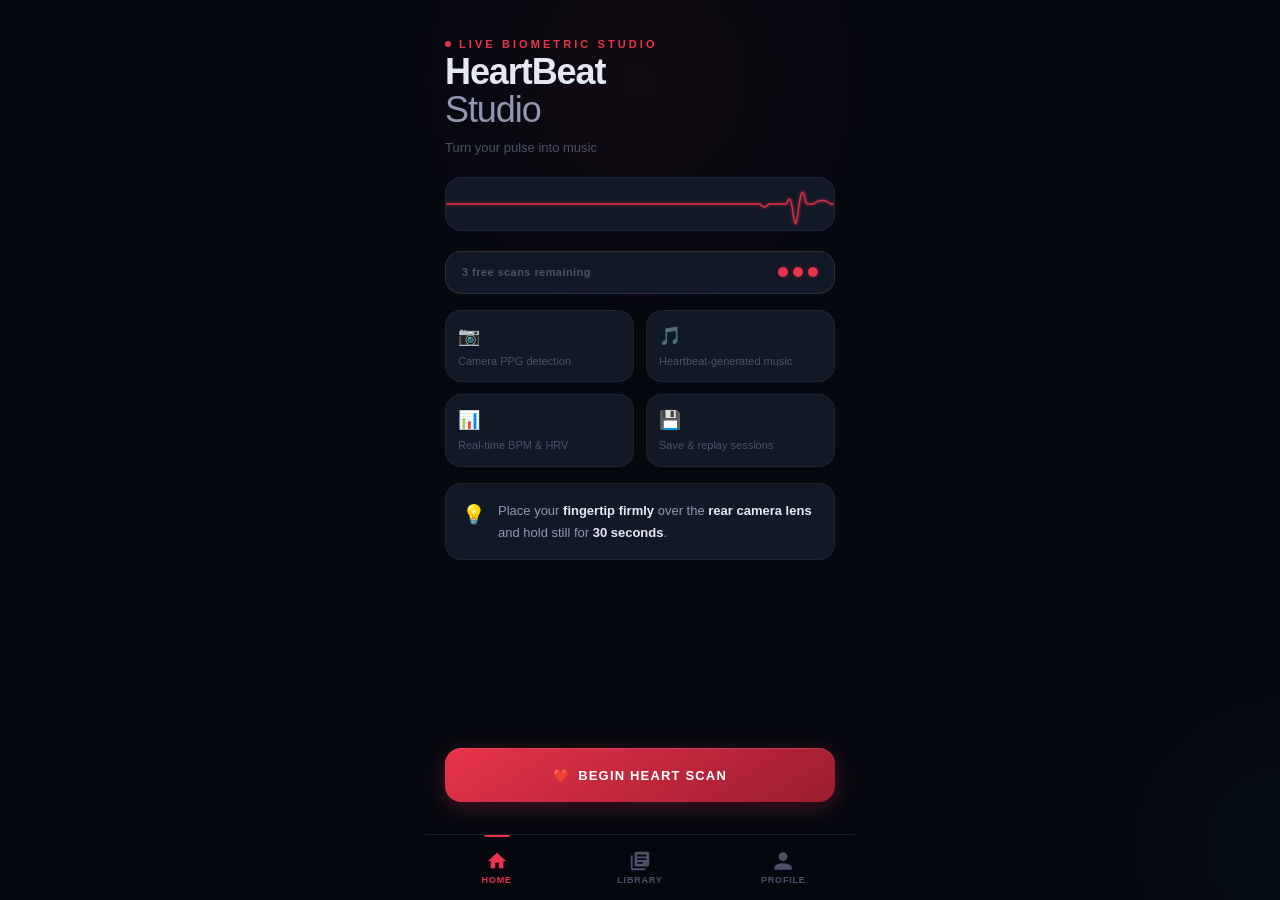
==== commit d86b5a55: "Index to index" ====
--- a/index.html
+++ b/index.html
@@ -2,6 +2,9 @@
 <html lang="en">
 <head>
   <meta charset="UTF-8">
+  <meta http-equiv="Cache-Control" content="no-cache, no-store, must-revalidate">
+  <meta http-equiv="Pragma" content="no-cache">
+  <meta http-equiv="Expires" content="0">
   <meta name="viewport" content="width=device-width, initial-scale=1.0, maximum-scale=1.0, user-scalable=no, viewport-fit=cover">
   <meta name="description" content="Detect your heartbeat with your phone camera and transform it into personalised music.">
   <meta name="theme-color" content="#060810">
@@ -10,9 +13,1385 @@
   <meta name="apple-mobile-web-app-title" content="HB Studio">
   <meta name="mobile-web-app-capable" content="yes">
   <title>HeartBeat Studio</title>
-  <link rel="manifest" href="./manifest.json">
-  <link rel="apple-touch-icon" href="./icons/icon-192.png">
-  <link rel="stylesheet" href="./styles.css">
+  <style>
+/* ================================================================
+   HeartBeat Studio — styles.css v3
+   Premium health-tech. Mobile-first. WCAG AA.
+   Aesthetic: Clinical Precision — deep charcoal, vital crimson,
+   surgical whitespace. Like Apple Health × Withings.
+================================================================ */
+
+/* ── TOKENS ───────────────────────────────────────────────── */
+:root {
+  /* Backgrounds */
+  --bg:        #060810;
+  --bg1:       #0b0f1a;
+  --surf:      #111826;
+  --surf2:     #171f30;
+  --surf3:     #1d2840;
+
+  /* Borders */
+  --bdr:       rgba(255,255,255,0.06);
+  --bdr2:      rgba(255,255,255,0.10);
+  --bdr3:      rgba(255,255,255,0.16);
+
+  /* Primary — vital crimson */
+  --red:       #e8334a;
+  --red-hi:    #ff4d66;
+  --red-glow:  rgba(232,51,74,0.26);
+  --red-dim:   rgba(232,51,74,0.08);
+  --red-tint:  rgba(232,51,74,0.13);
+
+  /* Accent: teal (calm / success) */
+  --teal:      #29d4a8;
+  --teal-dim:  rgba(41,212,168,0.09);
+  --teal-bdr:  rgba(41,212,168,0.28);
+
+  /* Accent: amber (warning / normal) */
+  --amber:     #e8a430;
+  --amber-dim: rgba(232,164,48,0.09);
+  --amber-bdr: rgba(232,164,48,0.28);
+
+  /* Text */
+  --tx:        #e6e9f4;
+  --tx2:       #8f98b0;
+  --tx3:       #4a5268;
+
+  /* Font */
+  --font: 'Helvetica Neue', Helvetica, Arial, sans-serif;
+
+  /* Type scale */
+  --ts-2xs: 9px;  --ts-xs: 11px; --ts-sm: 13px;
+  --ts-md:  15px; --ts-lg: 19px; --ts-xl: 26px;
+  --ts-2xl: 36px; --ts-hero: 82px;
+
+  /* Spacing */
+  --s1:4px; --s2:8px; --s3:12px; --s4:16px;
+  --s5:20px; --s6:24px; --s8:32px; --s10:40px; --s12:48px;
+
+  /* Radius */
+  --r2: 6px; --r3: 10px; --r4: 16px; --r5: 22px; --r6: 28px; --rf: 9999px;
+
+  /* Motion */
+  --ease: cubic-bezier(.25,.46,.45,.94);
+  --fast: 130ms; --std: 240ms; --slow: 380ms;
+
+  /* Layout */
+  --maxw:   430px;
+  --navh:   66px;
+  --st:     env(safe-area-inset-top,    0px);
+  --sb:     env(safe-area-inset-bottom, 0px);
+  --sl:     env(safe-area-inset-left,   0px);
+  --sr:     env(safe-area-inset-right,  0px);
+}
+
+/* ── RESET ────────────────────────────────────────────────── */
+*, *::before, *::after {
+  box-sizing: border-box; margin: 0; padding: 0;
+  -webkit-tap-highlight-color: transparent;
+}
+html {
+  background: var(--bg); -webkit-text-size-adjust: 100%;
+  text-size-adjust: 100%; height: 100%;
+}
+body {
+  font-family: var(--font); font-size: var(--ts-sm);
+  line-height: 1.5; color: var(--tx); background: var(--bg);
+  overflow-x: hidden; overscroll-behavior: none;
+  min-height: 100dvh; -webkit-font-smoothing: antialiased;
+}
+
+/* ── FOCUS ────────────────────────────────────────────────── */
+:focus-visible {
+  outline: 2px solid var(--red); outline-offset: 3px;
+  border-radius: var(--r2);
+}
+
+/* ── SKIP LINK ────────────────────────────────────────────── */
+.skip { position:absolute; top:-999px; left:var(--s4);
+  background:var(--red); color:#fff; padding:var(--s2) var(--s4);
+  border-radius:var(--r3); font-size:var(--ts-sm); font-weight:600;
+  text-decoration:none; z-index:9000; transition:top var(--fast); }
+.skip:focus { top:var(--s4); }
+
+/* ── AMBIENT GLOW ─────────────────────────────────────────── */
+.ambient {
+  position:fixed; inset:0; pointer-events:none; z-index:0; overflow:hidden;
+}
+.ambient::before {
+  content:''; position:absolute; top:-20%; left:50%;
+  transform:translateX(-50%);
+  width:520px; height:520px;
+  background:radial-gradient(ellipse, rgba(232,51,74,.06) 0%, transparent 65%);
+  animation:breathe 9s ease-in-out infinite;
+}
+.ambient::after {
+  content:''; position:absolute; bottom:-15%; right:-15%;
+  width:380px; height:380px;
+  background:radial-gradient(ellipse, rgba(41,212,168,.04) 0%, transparent 65%);
+  animation:breathe 12s ease-in-out infinite reverse;
+}
+@keyframes breathe {
+  0%,100%{opacity:.5;transform:translateX(-50%) scale(1)}
+  50%{opacity:1;transform:translateX(-50%) scale(1.1)}
+}
+
+/* ── APP SHELL ────────────────────────────────────────────── */
+.app {
+  position:relative; z-index:1; width:100%;
+  max-width:var(--maxw); margin:0 auto; min-height:100dvh;
+}
+
+/* ── SCREENS ──────────────────────────────────────────────── */
+.screen {
+  display:none; flex-direction:column; min-height:100dvh;
+  padding:
+    calc(var(--st) + var(--s5))
+    calc(var(--sr) + var(--s5))
+    calc(var(--navh) + var(--sb) + var(--s8))
+    calc(var(--sl) + var(--s5));
+  overflow-y:auto; -webkit-overflow-scrolling:touch;
+}
+.screen.active { display:flex; }
+#scrScan  { padding-bottom: calc(var(--sb) + var(--s10)); }
+#scrError { justify-content:center; padding-bottom:calc(var(--sb) + var(--s8)); }
+
+/* ── NAV BAR ──────────────────────────────────────────────── */
+nav.main-nav {
+  position:fixed; bottom:0; left:50%; transform:translateX(-50%);
+  width:100%; max-width:var(--maxw);
+  height:calc(var(--navh) + var(--sb));
+  padding-bottom:var(--sb);
+  background:rgba(6,8,16,.93);
+  backdrop-filter:blur(28px) saturate(1.6);
+  -webkit-backdrop-filter:blur(28px) saturate(1.6);
+  border-top:1px solid var(--bdr2);
+  display:flex; z-index:200;
+}
+.nav__tab {
+  flex:1; display:flex; flex-direction:column;
+  align-items:center; justify-content:center; gap:3px;
+  background:none; border:none; color:var(--tx3);
+  font-family:var(--font); font-size:var(--ts-2xs);
+  font-weight:600; letter-spacing:.09em; text-transform:uppercase;
+  cursor:pointer; padding:var(--s2) var(--s1); position:relative;
+  transition:color var(--fast) var(--ease);
+}
+.nav__icon { font-size:21px; line-height:1; transition:transform var(--fast); }
+.nav__tab:active .nav__icon { transform:scale(.88); }
+.nav__tab.active { color:var(--red); }
+.nav__tab.active::after {
+  content:''; position:absolute; top:0; left:50%;
+  transform:translateX(-50%);
+  width:26px; height:2px; background:var(--red);
+  border-radius:0 0 var(--rf) var(--rf);
+}
+/* scan-tab hero button removed — scan is not in navigation */
+.nav__badge {
+  position:absolute; top:4px; right:calc(50% - 22px);
+  background:var(--red); color:#fff; font-size:8px; font-weight:700;
+  min-width:15px; height:15px; border-radius:var(--rf);
+  display:flex; align-items:center; justify-content:center;
+  padding:0 3px; border:2px solid var(--bg);
+}
+
+/* ── TYPOGRAPHY ───────────────────────────────────────────── */
+.eyebrow {
+  font-size:var(--ts-xs); letter-spacing:.28em;
+  text-transform:uppercase; color:var(--red);
+  font-weight:600; display:flex; align-items:center; gap:var(--s2);
+}
+.page-h {
+  font-size:var(--ts-2xl); font-weight:800;
+  letter-spacing:-.03em; line-height:1.07; color:var(--tx);
+}
+.page-h em { font-style:normal; font-weight:300; color:var(--tx2); }
+.page-sub { font-size:var(--ts-sm); color:var(--tx3); margin-top:var(--s2); }
+
+/* ── BUTTONS ──────────────────────────────────────────────── */
+.btn {
+  display:inline-flex; align-items:center; justify-content:center;
+  gap:var(--s2); width:100%; min-height:54px;
+  padding:var(--s4) var(--s5); border:none; border-radius:var(--r4);
+  font-family:var(--font); font-size:var(--ts-sm); font-weight:700;
+  letter-spacing:.09em; text-transform:uppercase;
+  cursor:pointer; -webkit-user-select:none; user-select:none;
+  position:relative; overflow:hidden;
+  transition:transform var(--fast) var(--ease), opacity var(--fast), box-shadow var(--fast);
+}
+.btn:active { transform:scale(.963); opacity:.92; }
+.btn::after {
+  content:''; position:absolute; inset:0;
+  background:rgba(255,255,255,.07); opacity:0; transition:opacity var(--fast);
+}
+.btn:active::after { opacity:1; }
+.btn-p {
+  background:linear-gradient(148deg, var(--red) 0%, #9c1c30 100%);
+  color:#fff; box-shadow:0 5px 22px var(--red-glow), inset 0 1px 0 rgba(255,255,255,.1);
+}
+.btn-p:hover { box-shadow:0 8px 30px var(--red-glow); }
+.btn-s {
+  background:var(--surf); color:var(--tx2);
+  border:1px solid var(--bdr2);
+}
+.btn-ghost {
+  background:none; border:none; color:var(--tx3);
+  font-size:var(--ts-sm); font-weight:500;
+  min-height:42px; padding:var(--s2) var(--s4);
+}
+/* Icon-only circular button */
+.btn-ico {
+  width:52px; min-height:52px; padding:0;
+  border-radius:var(--rf); font-size:20px; flex-shrink:0;
+}
+.btn-ico.btn-p { box-shadow:0 4px 16px var(--red-glow); }
+.btn-ico.playing {
+  animation:playPulse 1.9s ease-in-out infinite;
+}
+@keyframes playPulse {
+  0%,100%{box-shadow:0 4px 22px var(--red-glow),0 0 0 4px var(--red-tint)}
+  50%    {box-shadow:0 6px 34px rgba(232,51,74,.5),0 0 0 8px rgba(232,51,74,.06)}
+}
+.btn-row { display:grid; gap:var(--s3); }
+.btn-2   { grid-template-columns:1fr 1fr; }
+.btn-2 .btn { font-size:11px; min-height:50px; letter-spacing:.05em; }
+
+/* ── CARDS ────────────────────────────────────────────────── */
+.card {
+  background:var(--surf); border:1px solid var(--bdr);
+  border-radius:var(--r5); padding:var(--s5);
+}
+.card-head {
+  display:flex; align-items:center; gap:var(--s3);
+  margin-bottom:var(--s4);
+}
+.card-head-icon { font-size:17px; flex-shrink:0; }
+.card-title { font-size:var(--ts-md); font-weight:700; letter-spacing:-.01em; flex:1; }
+.card-tag {
+  font-size:var(--ts-xs); color:var(--tx3); border:1px solid var(--bdr2);
+  border-radius:var(--rf); padding:3px 9px; letter-spacing:.07em; font-weight:500;
+}
+
+/* ── CHIPS ────────────────────────────────────────────────── */
+.chip {
+  display:inline-flex; align-items:center; gap:4px;
+  font-size:var(--ts-xs); font-weight:600; padding:4px 10px;
+  border-radius:var(--rf); border:1px solid var(--bdr);
+  background:var(--surf2); color:var(--tx3);
+  letter-spacing:.04em; white-space:nowrap;
+}
+.chip-v { color:var(--red-hi); border-color:var(--red-tint); background:var(--red-dim); }
+.chip-t { color:var(--teal); border-color:var(--teal-bdr); background:var(--teal-dim); }
+.chip-a { color:var(--amber); border-color:var(--amber-bdr); background:var(--amber-dim); }
+
+/* ── BLINK DOT ────────────────────────────────────────────── */
+.dot {
+  display:inline-block; width:6px; height:6px;
+  border-radius:50%; background:var(--red);
+  animation:blink 1.1s ease-in-out infinite;
+}
+@keyframes blink { 0%,100%{opacity:1} 50%{opacity:.1} }
+
+/* ═══════════════════════════════════════════════════════════
+   HOME SCREEN
+═══════════════════════════════════════════════════════════ */
+.home-hd { padding-top:var(--s4); padding-bottom:var(--s5); }
+
+/* ECG strip */
+.ecg-strip {
+  width:100%; height:54px; display:block;
+  border-radius:var(--r4);
+  background:var(--surf); border:1px solid var(--bdr);
+  margin-bottom:var(--s5);
+}
+
+.feature-grid {
+  display:grid; grid-template-columns:1fr 1fr;
+  gap:var(--s3); margin-bottom:var(--s4);
+}
+.feat {
+  background:var(--surf); border:1px solid var(--bdr);
+  border-radius:var(--r4); padding:var(--s3);
+  display:flex; flex-direction:column; gap:var(--s1);
+}
+.feat-icon { font-size:18px; }
+.feat-lbl  { font-size:var(--ts-xs); color:var(--tx3); line-height:1.45; }
+
+.how-to {
+  background:var(--surf); border:1px solid var(--bdr);
+  border-radius:var(--r4); padding:var(--s4);
+  display:flex; gap:var(--s3); align-items:flex-start;
+  margin-bottom:var(--s5);
+}
+.how-to-icon { font-size:19px; flex-shrink:0; padding-top:1px; }
+.how-to-txt  { font-size:var(--ts-sm); color:var(--tx2); line-height:1.65; }
+.how-to-txt strong { color:var(--tx); font-weight:600; }
+
+.cta-anchor { margin-top:auto; }
+
+/* ═══════════════════════════════════════════════════════════
+   SCAN SCREEN
+═══════════════════════════════════════════════════════════ */
+.scan-hd {
+  text-align:center;
+  padding:var(--s6) 0 var(--s5); flex-shrink:0;
+}
+.scan-lbl {
+  font-size:var(--ts-xs); letter-spacing:.26em; text-transform:uppercase;
+  color:var(--red); font-weight:600;
+  display:flex; align-items:center; justify-content:center;
+  gap:var(--s2); margin-bottom:var(--s2);
+}
+.scan-title {
+  font-size:var(--ts-xl); font-weight:800; letter-spacing:-.025em;
+}
+
+/* Camera */
+.cam-wrap {
+  position:relative; width:156px; height:156px;
+  margin:0 auto var(--s5); flex-shrink:0;
+}
+.cam-vid {
+  width:100%; height:100%; border-radius:50%;
+  object-fit:cover; transform:scaleX(-1); display:block;
+}
+.cam-ring {
+  position:absolute; inset:-4px; border-radius:50%;
+  border:2px solid var(--red);
+  box-shadow:0 0 0 5px var(--red-tint), 0 0 26px var(--red-glow);
+}
+.cam-spin {
+  position:absolute; inset:-10px; border-radius:50%;
+  border:2px solid transparent;
+  border-top-color:var(--red);
+  animation:spin 1.05s linear infinite;
+}
+@keyframes spin { to{transform:rotate(360deg)} }
+
+/* Feedback strip */
+.sig-strip {
+  display:flex; align-items:flex-start; gap:var(--s3);
+  background:var(--surf); border:1px solid var(--bdr);
+  border-radius:var(--r4); padding:var(--s3) var(--s4);
+  font-size:var(--ts-sm); color:var(--tx2); line-height:1.5;
+  margin-bottom:var(--s3);
+  transition:border-color var(--std), background var(--std), color var(--std);
+}
+.sig-strip.warn { border-color:var(--amber-bdr); background:var(--amber-dim); color:var(--amber); }
+.sig-strip.good { border-color:var(--teal-bdr);  background:var(--teal-dim);  color:var(--teal); }
+.strip-icon { font-size:14px; flex-shrink:0; padding-top:2px; }
+
+/* Signal bars */
+.signal-row {
+  display:flex; align-items:center; gap:var(--s2);
+  margin-bottom:var(--s4);
+}
+.sig-lbl {
+  font-size:var(--ts-xs); color:var(--tx3); font-weight:600;
+  letter-spacing:.1em; text-transform:uppercase; white-space:nowrap; min-width:44px;
+}
+.sig-bars { display:flex; gap:3px; align-items:flex-end; }
+.sig-bar  {
+  width:5px; border-radius:3px; background:var(--surf3);
+  transition:background var(--fast), height var(--std);
+}
+.sig-bar.lit { background:var(--teal); }
+.sig-bar:nth-child(1){height:6px} .sig-bar:nth-child(2){height:9px}
+.sig-bar:nth-child(3){height:13px} .sig-bar:nth-child(4){height:17px}
+.sig-bar:nth-child(5){height:21px}
+.sig-txt { font-size:var(--ts-xs); color:var(--teal); font-weight:600; min-width:54px; }
+
+/* Live BPM */
+.bpm-row {
+  display:flex; align-items:center; justify-content:center;
+  gap:var(--s4); margin-bottom:var(--s4);
+}
+.bpm-num {
+  font-size:var(--ts-hero); font-weight:800;
+  letter-spacing:-.06em; line-height:1;
+  color:var(--red); text-shadow:0 0 20px var(--red-glow);
+  min-width:92px; text-align:center;
+  transition:color var(--std), text-shadow var(--std);
+}
+.bpm-col { display:flex; flex-direction:column; gap:var(--s2); }
+.bpm-unit {
+  font-size:var(--ts-xs); letter-spacing:.18em;
+  text-transform:uppercase; color:var(--tx3); font-weight:600;
+}
+.bpm-pill {
+  font-size:var(--ts-xs); font-weight:700;
+  padding:4px 10px; border-radius:var(--rf);
+  border:1px solid currentColor; white-space:nowrap;
+  letter-spacing:.05em; background:var(--red-dim); color:var(--red);
+  transition:color var(--std), background var(--std);
+}
+.bpm-pill.normal   { background:var(--teal-dim);  color:var(--teal); }
+.bpm-pill.elevated { background:var(--amber-dim); color:var(--amber); }
+.bpm-pill.low      { background:var(--surf2);     color:var(--tx2); }
+
+/* Waveform canvas */
+.wave-c {
+  width:100%; height:70px; display:block;
+  border-radius:var(--r4); background:var(--surf);
+  border:1px solid var(--bdr); margin-bottom:var(--s4);
+}
+
+/* Scan progress */
+.scan-prog { margin-bottom:var(--s4); }
+.scan-prog-row {
+  display:flex; justify-content:space-between;
+  font-size:var(--ts-xs); color:var(--tx3); font-weight:500; margin-bottom:var(--s2);
+}
+.prog-track {
+  height:3px; background:var(--surf3);
+  border-radius:var(--rf); overflow:hidden;
+}
+.prog-fill {
+  height:100%;
+  background:linear-gradient(90deg, var(--red), var(--amber));
+  border-radius:var(--rf); width:0%;
+  transition:width .6s linear;
+}
+
+/* ═══════════════════════════════════════════════════════════
+   RESULTS SCREEN
+═══════════════════════════════════════════════════════════ */
+.res-hd { padding-top:var(--s4); padding-bottom:var(--s4); }
+
+/* BPM hero */
+.res-hero {
+  display:flex; flex-direction:column;
+  align-items:center; margin-bottom:var(--s5);
+}
+.pulse-rings {
+  position:relative; width:70px; height:70px;
+  display:flex; align-items:center; justify-content:center;
+  margin-bottom:var(--s3);
+}
+.pulse-ring {
+  position:absolute; border-radius:50%;
+  border:1.5px solid var(--red); opacity:0;
+  animation:ringOut 2.6s ease-out infinite;
+}
+.pulse-ring:nth-child(1){width:22px;height:22px;animation-delay:0s}
+.pulse-ring:nth-child(2){width:44px;height:44px;animation-delay:.65s}
+.pulse-ring:nth-child(3){width:68px;height:68px;animation-delay:1.3s}
+@keyframes ringOut{0%{transform:scale(.35);opacity:.9}100%{transform:scale(1);opacity:0}}
+.pulse-core {
+  width:17px; height:17px; background:var(--red); border-radius:50%;
+  box-shadow:0 0 14px var(--red-glow);
+  animation:corePulse 2.6s ease-in-out infinite; z-index:1;
+}
+@keyframes corePulse{0%,100%{transform:scale(1)}50%{transform:scale(1.35)}}
+.res-bpm {
+  font-size:var(--ts-hero); font-weight:800;
+  letter-spacing:-.055em; line-height:1;
+  background:linear-gradient(155deg,#fff 15%,var(--red) 85%);
+  -webkit-background-clip:text; -webkit-text-fill-color:transparent;
+  background-clip:text;
+}
+.res-bpm-lbl {
+  font-size:var(--ts-xs); letter-spacing:.22em;
+  text-transform:uppercase; color:var(--tx3); font-weight:600; margin-top:var(--s1);
+}
+
+/* Name input */
+.name-field {
+  display:flex; align-items:center; gap:var(--s3);
+  background:var(--surf); border:1.5px solid var(--bdr2);
+  border-radius:var(--r4); padding:0 var(--s4); margin-bottom:var(--s3);
+  transition:border-color var(--fast);
+}
+.name-field:focus-within { border-color:var(--red); }
+.name-input {
+  flex:1; background:none; border:none; outline:none;
+  color:var(--tx); font-family:var(--font);
+  font-size:var(--ts-sm); padding:var(--s4) 0;
+}
+.name-input::placeholder { color:var(--tx3); }
+
+/* Generating banner */
+.gen-banner {
+  display:flex; align-items:center; gap:var(--s3);
+  background:var(--amber-dim); border:1px solid var(--amber-bdr);
+  border-radius:var(--r4); padding:var(--s3) var(--s4);
+  font-size:var(--ts-sm); color:var(--amber); margin-bottom:var(--s3);
+  animation:slideUp var(--std) var(--ease);
+}
+@keyframes slideUp{from{opacity:0;transform:translateY(5px)}to{opacity:1;transform:none}}
+.gen-dot {
+  width:7px;height:7px;border-radius:50%;background:var(--amber);flex-shrink:0;
+  animation:gdot .72s ease-in-out infinite;
+}
+@keyframes gdot{0%,100%{opacity:1;transform:scale(1)}50%{opacity:.2;transform:scale(.42)}}
+
+/* Wellness card */
+.wellness {
+  background:var(--surf); border:1px solid var(--bdr);
+  border-left:3px solid transparent;
+  border-radius:var(--r5); padding:var(--s4) var(--s5); margin-bottom:var(--s3);
+}
+.wellness.calm   { border-left-color:var(--teal); }
+.wellness.normal { border-left-color:var(--amber); }
+.wellness.stress { border-left-color:var(--red); }
+.wellness-badge {
+  display:inline-flex; align-items:center;
+  font-size:var(--ts-xs); font-weight:700;
+  padding:5px 12px; border-radius:var(--rf);
+  border:1px solid currentColor; margin-bottom:var(--s2);
+  letter-spacing:.05em;
+}
+.wellness-badge.calm   { color:var(--teal);  background:var(--teal-dim); }
+.wellness-badge.normal { color:var(--amber); background:var(--amber-dim); }
+.wellness-badge.stress { color:var(--red);   background:var(--red-dim); }
+.wellness-desc { font-size:var(--ts-xs); color:var(--tx2); line-height:1.65; }
+
+/* Metrics */
+.metrics {
+  display:grid; grid-template-columns:repeat(3,1fr);
+  gap:var(--s2); margin-bottom:var(--s3);
+}
+.met {
+  background:var(--surf); border:1px solid var(--bdr);
+  border-radius:var(--r4); padding:var(--s3) var(--s2); text-align:center;
+}
+.met-val {
+  font-size:var(--ts-xl); font-weight:800;
+  letter-spacing:-.03em; line-height:1; color:var(--tx);
+}
+.met-lbl {
+  font-size:var(--ts-2xs); letter-spacing:.1em;
+  text-transform:uppercase; color:var(--tx3); font-weight:600; margin-top:var(--s1);
+}
+
+/* Player */
+.player-wave {
+  width:100%; height:48px; display:block;
+  border-radius:var(--r2); margin-bottom:var(--s3);
+}
+.player-row {
+  display:flex; align-items:center; gap:var(--s3); margin-bottom:var(--s3);
+}
+.player-info { flex:1; min-width:0; }
+.player-title {
+  font-size:var(--ts-sm); font-weight:700; letter-spacing:-.01em;
+  color:var(--tx); white-space:nowrap; overflow:hidden; text-overflow:ellipsis;
+}
+.player-sub { font-size:var(--ts-xs); color:var(--tx3); margin-top:2px; }
+.player-dur {
+  font-size:var(--ts-xs); font-weight:700;
+  color:var(--teal); border:1px solid var(--teal-bdr);
+  border-radius:var(--rf); padding:3px 8px; flex-shrink:0;
+}
+
+/* Playback bar */
+.pb-bar { margin-bottom:var(--s3); }
+.pb-track {
+  height:3px; background:var(--surf3);
+  border-radius:var(--rf); overflow:hidden; margin-bottom:var(--s2);
+}
+.pb-fill {
+  height:100%;
+  background:linear-gradient(90deg, var(--red), var(--amber));
+  border-radius:var(--rf); width:0%; transition:width 1s linear;
+}
+.pb-times {
+  display:flex; justify-content:space-between;
+  font-size:var(--ts-2xs); color:var(--tx3); font-weight:500;
+}
+
+/* Tempo */
+.tempo-row { display:flex; align-items:center; gap:var(--s3); }
+.tempo-lbl { font-size:var(--ts-xs); color:var(--tx3); font-weight:600; min-width:44px; }
+input[type=range] {
+  flex:1; -webkit-appearance:none; appearance:none;
+  height:3px; background:var(--surf3); border-radius:var(--rf); outline:none;
+}
+input[type=range]::-webkit-slider-thumb {
+  -webkit-appearance:none; width:18px; height:18px;
+  border-radius:50%; background:var(--red);
+  box-shadow:0 0 8px var(--red-glow); cursor:pointer;
+}
+input[type=range]::-moz-range-thumb {
+  width:18px; height:18px; border-radius:50%;
+  background:var(--red); border:none; cursor:pointer;
+}
+.tempo-val { font-size:var(--ts-xs); color:var(--red); font-weight:700; min-width:26px; text-align:right; }
+
+/* ═══════════════════════════════════════════════════════════
+   LIBRARY SCREEN
+═══════════════════════════════════════════════════════════ */
+.lib-hd {
+  display:flex; align-items:flex-end; justify-content:space-between;
+  padding:var(--s6) 0 var(--s5); flex-shrink:0;
+}
+.lib-title {
+  font-size:var(--ts-2xl); font-weight:800;
+  letter-spacing:-.03em; line-height:1.05;
+}
+.lib-title em { font-style:normal; font-weight:300; color:var(--tx2); }
+.lib-count { font-size:var(--ts-xs); color:var(--tx3); font-weight:600; padding-bottom:4px; letter-spacing:.06em; }
+
+/* Empty state */
+.empty {
+  display:flex; flex-direction:column; align-items:center;
+  text-align:center; padding:var(--s12) var(--s6) var(--s8);
+  gap:var(--s3); flex:1;
+}
+/* hidden attribute must beat display:flex */
+[hidden] { display:none !important; }
+.empty-icon { font-size:54px; opacity:.22; }
+.empty-title { font-size:var(--ts-lg); font-weight:800; letter-spacing:-.02em; }
+.empty-desc { font-size:var(--ts-sm); color:var(--tx3); line-height:1.65; max-width:260px; }
+.empty .btn { width:auto; padding:var(--s3) var(--s8); min-height:46px; }
+
+/* Session cards */
+.sess-card {
+  background:var(--surf); border:1px solid var(--bdr);
+  border-left:3px solid transparent; border-radius:var(--r5);
+  padding:var(--s4) var(--s5); margin-bottom:var(--s3);
+  animation:cardIn var(--std) var(--ease);
+}
+@keyframes cardIn{from{opacity:0;transform:translateY(6px)}to{opacity:1;transform:none}}
+.sess-card.calm   { border-left-color:var(--teal); }
+.sess-card.normal { border-left-color:var(--amber); }
+.sess-card.stress { border-left-color:var(--red); }
+
+.sess-top {
+  display:flex; align-items:flex-start;
+  gap:var(--s2); margin-bottom:var(--s3);
+}
+.sess-name {
+  flex:1; min-width:0; font-size:var(--ts-md); font-weight:700;
+  letter-spacing:-.01em; line-height:1.25; color:var(--tx);
+}
+.sess-name-edit {
+  display:none; flex:1; min-width:0;
+  background:var(--surf2); border:1.5px solid var(--bdr2);
+  border-radius:var(--r3); padding:var(--s2) var(--s3);
+  color:var(--tx); font-family:var(--font); font-size:var(--ts-sm); outline:none;
+}
+.sess-name-edit:focus { border-color:var(--red); }
+.sess-actions { display:flex; gap:var(--s2); flex-shrink:0; }
+.sess-btn {
+  width:32px; height:32px; border-radius:var(--r3);
+  border:1px solid var(--bdr); background:var(--surf2);
+  color:var(--tx3); font-size:13px; cursor:pointer;
+  display:flex; align-items:center; justify-content:center;
+  transition:all var(--fast);
+}
+.sess-btn:hover { border-color:var(--bdr3); color:var(--tx); }
+.sess-btn.playing { color:var(--red); border-color:var(--red); background:var(--red-dim); }
+.sess-btn.del:hover { color:var(--red); border-color:var(--red); background:var(--red-dim); }
+.sess-chips { display:flex; flex-wrap:wrap; gap:var(--s2); }
+
+/* ═══════════════════════════════════════════════════════════
+   ERROR SCREEN
+═══════════════════════════════════════════════════════════ */
+.err-card {
+  background:var(--surf); border:1px solid rgba(232,51,74,.2);
+  border-radius:var(--r6); padding:var(--s10) var(--s6);
+  text-align:center; margin-bottom:var(--s5);
+}
+.err-icon { font-size:52px; display:block; margin-bottom:var(--s5); }
+.err-title { font-size:var(--ts-xl); font-weight:800; letter-spacing:-.02em; margin-bottom:var(--s3); }
+.err-msg   { font-size:var(--ts-sm); color:var(--tx2); line-height:1.7; }
+
+
+
+/* ═══════════════════════════════════════════════════════════
+   TOAST
+═══════════════════════════════════════════════════════════ */
+.toast {
+  position:fixed;
+  bottom:calc(var(--navh) + var(--sb) + var(--s3));
+  left:50%; transform:translateX(-50%) translateY(10px);
+  background:var(--surf3); border:1px solid var(--bdr3);
+  border-radius:var(--rf); padding:var(--s3) var(--s5);
+  font-size:var(--ts-sm); font-weight:500; color:var(--tx);
+  opacity:0; pointer-events:none;
+  transition:opacity var(--std) var(--ease), transform var(--std) var(--ease);
+  z-index:400; white-space:nowrap;
+  max-width:calc(100vw - var(--s10));
+  overflow:hidden; text-overflow:ellipsis;
+}
+.toast.show  { opacity:1; transform:translateX(-50%) translateY(0); }
+.toast.success { border-color:var(--teal-bdr); color:var(--teal); }
+.toast.warn    { border-color:var(--amber-bdr); color:var(--amber); }
+.toast.error   { border-color:var(--red);        color:var(--red-hi); }
+
+
+/* ═══════════════════════════════════════════════════════════
+   v4 — SCAN SCREEN ADDITIONS
+═══════════════════════════════════════════════════════════ */
+
+/* BPM trend row */
+.trend-row {
+  display:flex; align-items:center; gap:var(--s2);
+  padding:var(--s2) var(--s1); margin-bottom:var(--s2);
+  font-size:var(--ts-xs); font-weight:700;
+  letter-spacing:.06em; text-transform:uppercase;
+  transition:color var(--std);
+}
+.trend-icon { font-size:15px; line-height:1; }
+.trend-txt  { flex:1; }
+.hrv-live   {
+  font-size:var(--ts-xs); color:var(--tx3); font-weight:600;
+  margin-left:auto; letter-spacing:.04em;
+  background:var(--surf); border:1px solid var(--bdr);
+  border-radius:var(--rf); padding:3px 9px;
+}
+.trend-rising  { color:var(--red);   }
+.trend-falling { color:var(--teal);  }
+.trend-stable  { color:var(--tx3);   }
+
+/* Heartbeat timeline strip */
+.timeline-strip {
+  display:flex; gap:5px; align-items:center;
+  min-height:12px; margin-bottom:var(--s3);
+  padding:0 var(--s1);
+}
+.tl-dot {
+  width:8px; height:8px; border-radius:50%;
+  opacity:0; flex-shrink:0;
+  animation:tlDotIn .4s var(--ease) forwards;
+}
+@keyframes tlDotIn { to { opacity:1; transform:scale(1); } from { opacity:0; transform:scale(0.3); } }
+.tl-dot.tl-calm     { background:var(--teal); }
+.tl-dot.tl-balanced { background:var(--amber); }
+.tl-dot.tl-stressed { background:var(--red);   }
+.tl-dot.tl-normal   { background:var(--amber); }
+.tl-dot.tl-stress   { background:var(--red);   }
+
+/* Beat flash — waveform canvas border lights up on each detected peak */
+.wave-c {
+  transition: border-color .28s var(--ease), box-shadow .28s var(--ease);
+}
+.wave-c.beat-flash {
+  border-color: var(--red) !important;
+  box-shadow: 0 0 12px var(--red-glow);
+  transition: none;
+}
+
+/* BPM number pulse on each beat */
+.bpm-num.bpm-beat {
+  animation: bpmBeat .26s var(--ease);
+}
+@keyframes bpmBeat {
+  0%   { transform:scale(1);    }
+  40%  { transform:scale(1.08); }
+  100% { transform:scale(1);    }
+}
+
+/* ═══════════════════════════════════════════════════════════
+   v4 — RESULTS SCREEN ADDITIONS
+═══════════════════════════════════════════════════════════ */
+
+/* Evolution stage badge */
+.stage-badge {
+  display:inline-flex; align-items:center; gap:var(--s2);
+  background:var(--surf); border:1px solid var(--bdr2);
+  border-radius:var(--rf); padding:5px 13px;
+  font-size:var(--ts-xs); color:var(--tx2); font-weight:700;
+  letter-spacing:.07em; text-transform:uppercase;
+  margin-bottom:var(--s3);
+  transition:border-color var(--std), color var(--std);
+}
+.stage-badge.stage-new {
+  border-color:var(--red-glow);
+  color:var(--tx);
+  animation:stagePop .55s var(--ease);
+}
+@keyframes stagePop {
+  0%  { transform:scale(1); }
+  40% { transform:scale(1.04); }
+  100%{ transform:scale(1); }
+}
+.stage-dot {
+  width:6px; height:6px; border-radius:50%;
+  background:var(--red); flex-shrink:0;
+  animation:blink 1.1s ease-in-out infinite;
+}
+
+/* Play button wrapper for beat ring positioning */
+.play-btn-wrap {
+  position:relative;
+  display:flex; align-items:center; justify-content:center;
+  flex-shrink:0;
+}
+
+/* Beat ring — expands outward on every audio beat */
+.beat-ring {
+  position:absolute;
+  width:52px; height:52px;
+  border-radius:50%;
+  border:2px solid var(--red);
+  pointer-events:none;
+  opacity:0;
+}
+.beat-ring.flash {
+  animation:beatRingFlash .42s cubic-bezier(.2,.6,.4,1) forwards;
+}
+@keyframes beatRingFlash {
+  0%   { opacity:.75; transform:scale(1);   }
+  100% { opacity:0;   transform:scale(2.0); }
+}
+
+/* ── UTILITIES ────────────────────────────────────────────── */
+.sr-only {
+  position:absolute;width:1px;height:1px;padding:0;margin:-1px;
+  overflow:hidden;clip:rect(0,0,0,0);white-space:nowrap;border:0;
+}
+.mt-auto { margin-top:auto; }
+.mb-3    { margin-bottom:var(--s3); }
+.mb-4    { margin-bottom:var(--s4); }
+.gap-4   { height:var(--s4); }
+.gap-8   { height:var(--s8); }
+.sep     { height:1px; background:var(--bdr); margin:var(--s4) 0; }
+
+/* ── REDUCED MOTION ───────────────────────────────────────── */
+@media (prefers-reduced-motion:reduce) {
+  *,*::before,*::after { animation-duration:.01ms!important; transition-duration:.01ms!important; }
+  .prog-fill,.pb-fill  { transition:none; }
+}
+
+/* ── HIGH CONTRAST ────────────────────────────────────────── */
+@media (forced-colors:active) {
+  .btn-p { background:ButtonText; color:ButtonFace; forced-color-adjust:none; }
+  .wellness-badge, .chip { border-width:2px; }
+}
+
+
+/* ═══════════════════════════════════════════════════════════
+   v5 — NAV: 3 TABS (no hero scan button)
+═══════════════════════════════════════════════════════════ */
+
+/* SVG nav icons */
+.nav__svg { width:22px; height:22px; display:block; fill:currentColor; flex-shrink:0; }
+.nav__tab:active .nav__svg { width:22px; height:22px; display:block; fill:currentColor; flex-shrink:0; }
+
+/* ═══════════════════════════════════════════════════════════
+   v5 — PROFILE SCREEN
+═══════════════════════════════════════════════════════════ */
+
+.prof-hd {
+  padding: var(--s6) 0 var(--s5); flex-shrink: 0;
+}
+
+/* Avatar + Stats row */
+.prof-hero {
+  display: flex; align-items: center; gap: var(--s5);
+  background: var(--surf); border: 1px solid var(--bdr);
+  border-radius: var(--r5); padding: var(--s5);
+  margin-bottom: var(--s4);
+}
+.prof-avatar {
+  width: 64px; height: 64px; border-radius: 50%; flex-shrink: 0;
+  background: linear-gradient(145deg, var(--red) 0%, #6b0e1c 100%);
+  display: flex; align-items: center; justify-content: center;
+  box-shadow: 0 4px 18px var(--red-glow);
+}
+.prof-avatar-letter {
+  font-size: var(--ts-xl); font-weight: 800;
+  color: #fff; line-height: 1; letter-spacing: -.02em;
+}
+.prof-stats {
+  flex: 1; display: flex; align-items: center; justify-content: space-around;
+}
+.prof-stat { text-align: center; }
+.prof-stat-val {
+  font-size: var(--ts-xl); font-weight: 800;
+  letter-spacing: -.03em; color: var(--tx); line-height: 1;
+}
+.prof-stat-lbl {
+  font-size: var(--ts-2xs); letter-spacing: .09em;
+  text-transform: uppercase; color: var(--tx3); font-weight: 600;
+  margin-top: var(--s1);
+}
+.prof-stat-sep {
+  width: 1px; height: 36px;
+  background: var(--bdr2); flex-shrink: 0;
+}
+
+/* Subscription card */
+.sub-card {
+  display: flex; align-items: center; gap: var(--s4);
+  background: linear-gradient(135deg, rgba(232,51,74,.10) 0%, rgba(232,51,74,.03) 100%);
+  border: 1px solid rgba(232,51,74,.22);
+  border-radius: var(--r5); padding: var(--s4) var(--s5);
+  margin-bottom: var(--s5);
+}
+.sub-card-left { flex: 1; min-width: 0; }
+.sub-pill {
+  display: inline-flex; align-items: center;
+  font-size: var(--ts-xs); font-weight: 700;
+  letter-spacing: .08em; text-transform: uppercase;
+  color: var(--amber); background: var(--amber-dim);
+  border: 1px solid var(--amber-bdr);
+  border-radius: var(--rf); padding: 3px 10px;
+  margin-bottom: var(--s2);
+}
+.sub-pill.premium {
+  color: var(--teal); background: var(--teal-dim); border-color: var(--teal-bdr);
+}
+.sub-desc {
+  font-size: var(--ts-xs); color: var(--tx3); line-height: 1.6;
+}
+.btn-upgrade {
+  flex-shrink: 0;
+  background: linear-gradient(148deg, var(--red) 0%, #9c1c30 100%);
+  color: #fff; border: none; border-radius: var(--r4);
+  font-family: var(--font); font-size: var(--ts-xs); font-weight: 700;
+  letter-spacing: .09em; text-transform: uppercase;
+  padding: var(--s3) var(--s4); cursor: pointer;
+  box-shadow: 0 4px 16px var(--red-glow);
+  transition: transform var(--fast), box-shadow var(--fast);
+  white-space: nowrap;
+}
+.btn-upgrade:active { transform: scale(.96); }
+
+/* Profile sections */
+.prof-section {
+  margin-bottom: var(--s5);
+}
+.prof-section-title {
+  font-size: var(--ts-sm); font-weight: 700;
+  letter-spacing: .03em; color: var(--tx);
+  margin-bottom: var(--s3);
+}
+.prof-section-sub {
+  font-size: var(--ts-xs); color: var(--tx3); margin-bottom: var(--s4);
+  line-height: 1.55;
+}
+.prof-field {
+  margin-bottom: var(--s3);
+}
+.prof-field-row {
+  display: flex; gap: var(--s3); margin-bottom: var(--s3);
+}
+.prof-field-half { flex: 1; min-width: 0; }
+.prof-label {
+  display: block; font-size: var(--ts-xs); font-weight: 600;
+  color: var(--tx3); letter-spacing: .06em; text-transform: uppercase;
+  margin-bottom: var(--s2);
+}
+.prof-opt { font-weight: 400; text-transform: none; letter-spacing: 0; }
+.prof-input {
+  width: 100%; background: var(--surf); border: 1.5px solid var(--bdr2);
+  border-radius: var(--r4); padding: var(--s3) var(--s4);
+  color: var(--tx); font-family: var(--font); font-size: var(--ts-sm);
+  outline: none; transition: border-color var(--fast);
+  -webkit-appearance: none; appearance: none;
+}
+.prof-input:focus { border-color: var(--red); }
+.prof-input::placeholder { color: var(--tx3); }
+.prof-select { cursor: pointer; }
+.prof-select option { background: var(--surf2); }
+
+/* Goal grid */
+.goal-grid {
+  display: grid; grid-template-columns: 1fr 1fr;
+  gap: var(--s3);
+}
+.goal-btn {
+  display: flex; flex-direction: column; align-items: center;
+  gap: var(--s2); padding: var(--s4) var(--s3);
+  background: var(--surf); border: 1.5px solid var(--bdr2);
+  border-radius: var(--r4); cursor: pointer;
+  transition: border-color var(--std), background var(--std), transform var(--fast);
+}
+.goal-btn:active { transform: scale(.97); }
+.goal-btn[aria-checked="true"] {
+  border-color: var(--red); background: var(--red-dim);
+}
+.goal-icon { font-size: 26px; line-height: 1; }
+.goal-lbl {
+  font-size: var(--ts-xs); font-weight: 700;
+  color: var(--tx2); text-align: center; line-height: 1.3;
+  letter-spacing: .02em;
+}
+.goal-btn[aria-checked="true"] .goal-lbl { color: var(--tx); }
+
+/* App info footer */
+.app-info {
+  text-align: center; padding: var(--s5) 0 var(--s3);
+  border-top: 1px solid var(--bdr);
+}
+.app-info-name {
+  font-size: var(--ts-xs); font-weight: 700;
+  letter-spacing: .18em; text-transform: uppercase;
+  color: var(--tx3); margin-bottom: var(--s1);
+}
+.app-info-ver { font-size: var(--ts-xs); color: var(--tx3); }
+.app-info-link {
+  color: var(--red); cursor: pointer; text-decoration: underline;
+}
+
+/* ── LIBRARY: inline edit Save button ────────────────────── */
+.sess-save-btn {
+  display: none;
+  height: 32px; padding: 0 var(--s3);
+  border-radius: var(--r3);
+  border: none; background: var(--red); color: #fff;
+  font-family: var(--font); font-size: var(--ts-xs);
+  font-weight: 700; letter-spacing: .04em;
+  cursor: pointer; flex-shrink: 0; white-space: nowrap;
+  transition: opacity var(--fast);
+}
+.sess-save-btn:active { opacity: .8; }
+
+
+/* ═══════════════════════════════════════════════════════════
+   v5 ADDITIONS
+═══════════════════════════════════════════════════════════ */
+
+/* NAV — svg icons */
+.nav__svg { width:22px; height:22px; display:block; fill:currentColor; flex-shrink:0; }
+.nav__tab:active .nav__svg { width:22px; height:22px; display:block; fill:currentColor; flex-shrink:0; }
+
+/* ── USAGE BAR ─────────────────────────────────────────────── */
+.usage-bar {
+  background: var(--surf); border: 1px solid var(--bdr2);
+  border-radius: var(--r4); padding: var(--s3) var(--s4);
+  margin-bottom: var(--s4);
+  animation: slideUp var(--std) var(--ease);
+}
+.usage-bar-inner { display: flex; align-items: center; justify-content: space-between; gap: var(--s3); }
+.usage-bar-label { font-size: var(--ts-xs); color: var(--tx3); font-weight: 600; letter-spacing: .04em; }
+.usage-chips { display: flex; gap: 5px; }
+.usage-dot {
+  width: 10px; height: 10px; border-radius: 50%;
+  background: var(--red); box-shadow: 0 0 6px var(--red-glow);
+  transition: background var(--std);
+}
+.usage-dot.used { background: var(--surf3); box-shadow: none; }
+
+/* ── VOLUME ROW ────────────────────────────────────────────── */
+.vol-row { margin-top: var(--s3); padding-top: var(--s3); border-top: 1px solid var(--bdr); }
+.vol-icon { width: 14px; height: 14px; fill: currentColor; vertical-align: middle; }
+
+/* ── PROFILE SCREEN ────────────────────────────────────────── */
+.prof-hd { padding: var(--s6) 0 var(--s5); flex-shrink: 0; }
+
+.prof-hero {
+  display: flex; align-items: center; gap: var(--s5);
+  background: var(--surf); border: 1px solid var(--bdr);
+  border-radius: var(--r5); padding: var(--s5); margin-bottom: var(--s4);
+}
+.prof-avatar {
+  width: 64px; height: 64px; border-radius: 50%; flex-shrink: 0;
+  background: linear-gradient(145deg, var(--red) 0%, #6b0e1c 100%);
+  display: flex; align-items: center; justify-content: center;
+  box-shadow: 0 4px 18px var(--red-glow);
+}
+.prof-avatar-letter { font-size: var(--ts-xl); font-weight: 800; color: #fff; line-height: 1; }
+.prof-stats { flex: 1; display: flex; align-items: center; justify-content: space-around; }
+.prof-stat { text-align: center; }
+.prof-stat-val { font-size: var(--ts-xl); font-weight: 800; letter-spacing: -.03em; color: var(--tx); line-height: 1; }
+.prof-stat-lbl { font-size: var(--ts-2xs); letter-spacing: .09em; text-transform: uppercase; color: var(--tx3); font-weight: 600; margin-top: var(--s1); }
+.prof-stat-sep { width: 1px; height: 36px; background: var(--bdr2); flex-shrink: 0; }
+
+.sub-card {
+  display: flex; align-items: center; gap: var(--s4);
+  background: linear-gradient(135deg, rgba(232,51,74,.10) 0%, rgba(232,51,74,.03) 100%);
+  border: 1px solid rgba(232,51,74,.22);
+  border-radius: var(--r5); padding: var(--s4) var(--s5); margin-bottom: var(--s5);
+}
+.sub-card-left { flex: 1; min-width: 0; }
+.sub-pill {
+  display: inline-flex; font-size: var(--ts-xs); font-weight: 700;
+  letter-spacing: .08em; text-transform: uppercase;
+  color: var(--amber); background: var(--amber-dim); border: 1px solid var(--amber-bdr);
+  border-radius: var(--rf); padding: 3px 10px; margin-bottom: var(--s2);
+}
+.sub-pill.premium { color: var(--teal); background: var(--teal-dim); border-color: var(--teal-bdr); }
+.sub-desc { font-size: var(--ts-xs); color: var(--tx3); line-height: 1.6; }
+.btn-upgrade {
+  flex-shrink: 0;
+  background: linear-gradient(148deg, var(--red) 0%, #9c1c30 100%);
+  color: #fff; border: none; border-radius: var(--r4);
+  font-family: var(--font); font-size: var(--ts-xs); font-weight: 700;
+  letter-spacing: .09em; text-transform: uppercase;
+  padding: var(--s3) var(--s4); cursor: pointer;
+  box-shadow: 0 4px 16px var(--red-glow);
+  transition: transform var(--fast), box-shadow var(--fast); white-space: nowrap;
+}
+.btn-upgrade:active { transform: scale(.96); }
+
+.prof-section { margin-bottom: var(--s5); }
+.prof-section-title { font-size: var(--ts-sm); font-weight: 700; color: var(--tx); margin-bottom: var(--s3); }
+.prof-section-sub { font-size: var(--ts-xs); color: var(--tx3); margin-bottom: var(--s4); line-height: 1.55; }
+.prof-field { margin-bottom: var(--s3); }
+.prof-field-row { display: flex; gap: var(--s3); margin-bottom: var(--s3); }
+.prof-field-half { flex: 1; min-width: 0; }
+.prof-label { display: block; font-size: var(--ts-xs); font-weight: 600; color: var(--tx3); letter-spacing: .06em; text-transform: uppercase; margin-bottom: var(--s2); }
+.prof-opt { font-weight: 400; text-transform: none; letter-spacing: 0; }
+.prof-input {
+  width: 100%; background: var(--surf); border: 1.5px solid var(--bdr2);
+  border-radius: var(--r4); padding: var(--s3) var(--s4);
+  color: var(--tx); font-family: var(--font); font-size: var(--ts-sm);
+  outline: none; transition: border-color var(--fast);
+  -webkit-appearance: none; appearance: none;
+}
+.prof-input:focus { border-color: var(--red); }
+.prof-input::placeholder { color: var(--tx3); }
+.prof-select { cursor: pointer; }
+.prof-select option { background: var(--surf2); }
+
+.goal-grid { display: grid; grid-template-columns: 1fr 1fr; gap: var(--s3); }
+.goal-btn {
+  display: flex; flex-direction: column; align-items: center; gap: var(--s2);
+  padding: var(--s4) var(--s3);
+  background: var(--surf); border: 1.5px solid var(--bdr2);
+  border-radius: var(--r4); cursor: pointer;
+  transition: border-color var(--std), background var(--std), transform var(--fast);
+}
+.goal-btn:active { transform: scale(.97); }
+.goal-btn[aria-checked="true"] { border-color: var(--red); background: var(--red-dim); }
+.goal-icon { font-size: 26px; line-height: 1; }
+.goal-lbl { font-size: var(--ts-xs); font-weight: 700; color: var(--tx2); text-align: center; line-height: 1.3; }
+.goal-btn[aria-checked="true"] .goal-lbl { color: var(--tx); }
+
+.app-info { text-align: center; padding: var(--s5) 0 var(--s3); border-top: 1px solid var(--bdr); }
+.app-info-name { font-size: var(--ts-xs); font-weight: 700; letter-spacing: .18em; text-transform: uppercase; color: var(--tx3); margin-bottom: var(--s1); }
+.app-info-ver { font-size: var(--ts-xs); color: var(--tx3); }
+.app-info-link { color: var(--red); cursor: pointer; text-decoration: underline; }
+
+/* ── UPGRADE SCREEN ────────────────────────────────────────── */
+.upgrade-wrap {
+  display: flex; flex-direction: column; align-items: center;
+  text-align: center; padding: var(--s8) 0; gap: var(--s4);
+}
+.upgrade-icon { font-size: 56px; line-height: 1; margin-bottom: var(--s2); }
+.upgrade-title { font-size: var(--ts-2xl); font-weight: 800; letter-spacing: -.03em; line-height: 1.1; }
+.upgrade-sub { font-size: var(--ts-sm); color: var(--tx2); line-height: 1.7; max-width: 300px; }
+
+.upgrade-price-card {
+  background: linear-gradient(145deg, rgba(232,51,74,.12) 0%, rgba(232,51,74,.04) 100%);
+  border: 1.5px solid rgba(232,51,74,.28); border-radius: var(--r5);
+  padding: var(--s5) var(--s8); margin: var(--s2) 0; width: 100%;
+}
+.upgrade-price { font-size: 52px; font-weight: 800; letter-spacing: -.04em; color: var(--tx); line-height: 1; }
+.upgrade-per { font-size: var(--ts-md); font-weight: 400; color: var(--tx3); }
+.upgrade-price-sub { font-size: var(--ts-xs); color: var(--tx3); margin-top: var(--s2); }
+
+.upgrade-features { width: 100%; text-align: left; display: flex; flex-direction: column; gap: var(--s3); }
+.upgrade-feat { display: flex; align-items: center; gap: var(--s3); font-size: var(--ts-sm); color: var(--tx2); }
+.upgrade-feat-icon { color: var(--teal); font-weight: 700; font-size: var(--ts-md); flex-shrink: 0; }
+.btn-upgrade-cta { font-size: var(--ts-sm) !important; min-height: 58px !important; }
+.upgrade-restore { font-size: var(--ts-xs); color: var(--tx3); cursor: pointer; }
+.upgrade-restore span { color: var(--red); text-decoration: underline; }
+
+/* ── LIBRARY: inline edit Save button ──────────────────────── */
+.sess-save-btn {
+  display: none; height: 32px; padding: 0 var(--s3); border-radius: var(--r3);
+  border: none; background: var(--red); color: #fff;
+  font-family: var(--font); font-size: var(--ts-xs); font-weight: 700;
+  letter-spacing: .04em; cursor: pointer; flex-shrink: 0; white-space: nowrap;
+  align-items: center; justify-content: center;
+  transition: opacity var(--fast);
+}
+.sess-save-btn:active { opacity: .8; }
+
+
+/* ═══════════════════════════════════════════════════════════
+   v5.1 — PLAY BUTTON GENERATING STATE
+═══════════════════════════════════════════════════════════ */
+
+/* Disabled / generating state — spinner replaces ▶ icon */
+.btn-ico.generating {
+  pointer-events: none;
+  opacity: 0.7;
+  position: relative;
+  color: transparent !important;   /* hide the ▶ character */
+}
+
+/* CSS spinner overlaid inside the button */
+.btn-ico.generating::after {
+  content: '';
+  position: absolute;
+  inset: 0;
+  margin: auto;
+  width: 20px;
+  height: 20px;
+  border: 2.5px solid rgba(255,255,255,0.25);
+  border-top-color: #fff;
+  border-radius: 50%;
+  animation: btnSpin 0.75s linear infinite;
+}
+
+@keyframes btnSpin {
+  to { transform: rotate(360deg); }
+}
+
+/* Also disable the onclick while generating */
+.btn-ico[disabled] {
+  pointer-events: none;
+}
+
+
+/* ═══════════════════════════════════════════════════════════
+   v5.2 — INSTRUMENT ZONE LABEL
+═══════════════════════════════════════════════════════════ */
+.instr-label {
+  display: flex; align-items: center; gap: var(--s2);
+  background: var(--surf); border: 1px solid var(--bdr2);
+  border-radius: var(--rf); padding: 5px 13px;
+  font-size: var(--ts-xs); color: var(--teal); font-weight: 700;
+  letter-spacing: .06em; text-transform: uppercase;
+  margin-bottom: var(--s3);
+  animation: slideUp var(--std) var(--ease);
+}
+.instr-icon { font-size: 13px; }
+
+
+/* ═══════════════════════════════════════════════════════════
+   v5.2 — PROFILE VIEW/EDIT MODE
+═══════════════════════════════════════════════════════════ */
+
+/* Header row with Edit button */
+.prof-hd-row {
+  display: flex;
+  align-items: flex-end;
+  justify-content: space-between;
+  padding: var(--s6) 0 var(--s5);
+  flex-shrink: 0;
+}
+.prof-edit-btn {
+  background: var(--surf); border: 1px solid var(--bdr2);
+  border-radius: var(--r4); color: var(--tx2);
+  font-family: var(--font); font-size: var(--ts-xs);
+  font-weight: 700; letter-spacing: .06em; text-transform: uppercase;
+  padding: var(--s2) var(--s4); cursor: pointer;
+  transition: border-color var(--fast), color var(--fast);
+  white-space: nowrap; height: 36px;
+  display: flex; align-items: center; gap: var(--s2);
+}
+.prof-edit-btn:hover { border-color: var(--red); color: var(--red); }
+
+/* Info card (view mode) */
+.prof-info-card {
+  background: var(--surf); border: 1px solid var(--bdr);
+  border-radius: var(--r5); padding: var(--s5);
+  margin-bottom: var(--s4);
+}
+.prof-info-empty {
+  display: flex; flex-direction: column; align-items: center;
+  gap: var(--s3); text-align: center; padding: var(--s4) 0;
+}
+.prof-info-empty-icon { font-size: 36px; opacity: .3; }
+.prof-info-empty p { font-size: var(--ts-sm); color: var(--tx3); }
+
+/* Info rows (view mode) */
+.prof-info-rows { display: flex; flex-direction: column; gap: 0; }
+.prof-info-row {
+  display: flex; align-items: center; justify-content: space-between;
+  padding: var(--s3) 0;
+  border-bottom: 1px solid var(--bdr);
+}
+.prof-info-row:last-child { border-bottom: none; }
+.prof-info-lbl {
+  font-size: var(--ts-xs); font-weight: 600;
+  letter-spacing: .07em; text-transform: uppercase; color: var(--tx3);
+  min-width: 70px;
+}
+.prof-info-val {
+  font-size: var(--ts-sm); font-weight: 600; color: var(--tx);
+  text-align: right; flex: 1;
+}
+
+/* Edit mode action buttons */
+.prof-edit-actions {
+  display: grid; grid-template-columns: 1fr 1fr;
+  gap: var(--s3); margin-bottom: var(--s4);
+}
+.prof-edit-actions .btn { font-size: 12px; min-height: 50px; letter-spacing: .05em; }
+
+
+/* ═══════════════════════════════════════════════════════════
+   v6.1 — STRESS INDEX CARD
+═══════════════════════════════════════════════════════════ */
+.stress-card {
+  background: var(--surf); border: 1px solid var(--bdr);
+  border-radius: var(--r5); padding: var(--s5);
+  margin-bottom: var(--s4);
+}
+.stress-header {
+  display: flex; align-items: center;
+  justify-content: space-between; margin-bottom: var(--s3);
+}
+.stress-title {
+  font-size: var(--ts-xs); font-weight: 700;
+  letter-spacing: .08em; text-transform: uppercase; color: var(--tx2);
+}
+.stress-badge {
+  font-size: var(--ts-xs); font-weight: 800;
+  padding: 3px 10px; border-radius: var(--r4);
+  background: var(--surf2); color: var(--tx2);
+  letter-spacing: .04em;
+}
+.stress-badge.low      { background: rgba(0,212,170,.15); color: var(--teal); }
+.stress-badge.moderate { background: rgba(232,163,71,.15); color: var(--amber); }
+.stress-badge.high     { background: rgba(232,51,74,.15);  color: var(--red); }
+.stress-bar-wrap { margin-bottom: var(--s2); }
+.stress-bar-track {
+  height: 7px; border-radius: 999px;
+  background: linear-gradient(to right, var(--teal), var(--amber), var(--red));
+  position: relative; overflow: hidden; margin-bottom: 4px;
+}
+.stress-bar-fill {
+  position: absolute; inset: 0; right: auto;
+  /* The fill is actually a "mask" overlay from right that covers the bar */
+  /* Use a different approach: just show a marker */
+  height: 100%; background: transparent;
+  border-right: 3px solid white; border-radius: 0 2px 2px 0;
+  transition: width 0.8s cubic-bezier(.4,0,.2,1);
+  box-shadow: 0 0 6px rgba(255,255,255,.7);
+}
+.stress-scale {
+  display: flex; justify-content: space-between;
+  font-size: 10px; color: var(--tx3); letter-spacing: .04em;
+}
+.stress-desc {
+  font-size: var(--ts-xs); color: var(--tx3); line-height: 1.55; margin: 0;
+}
+
+/* ═══════════════════════════════════════════════════════════
+   v6.1 — ABOUT CARD
+═══════════════════════════════════════════════════════════ */
+.about-card {
+  background: var(--surf); border: 1px solid var(--bdr);
+  border-radius: var(--r5); padding: var(--s6);
+  margin-bottom: var(--s4); text-align: center;
+}
+.about-logo { font-size: 36px; margin-bottom: var(--s2); line-height: 1; }
+.about-name {
+  font-size: var(--ts-lg); font-weight: 900;
+  letter-spacing: -.025em; color: var(--tx); margin: 0 0 4px;
+}
+.about-version {
+  font-size: var(--ts-xs); color: var(--tx3); letter-spacing: .06em;
+  text-transform: uppercase; margin: 0 0 var(--s4);
+}
+.about-desc {
+  font-size: var(--ts-xs); color: var(--tx2); line-height: 1.7;
+  text-align: left; margin-bottom: var(--s4);
+}
+.about-features {
+  display: flex; flex-direction: column; gap: var(--s2);
+  margin-bottom: var(--s4); text-align: left;
+}
+.about-feat {
+  display: flex; align-items: flex-start; gap: var(--s2);
+  font-size: var(--ts-xs); color: var(--tx2); line-height: 1.5;
+}
+.about-feat span { font-size: 14px; flex-shrink: 0; margin-top: 1px; }
+.about-disclaimer {
+  font-size: 10px; color: var(--tx3); letter-spacing: .04em;
+  font-style: italic; margin: 0;
+}
+
+</style>
 </head>
 <body>
 
@@ -219,7 +1598,7 @@
 
   <div class="btn-row btn-2 mb-3">
     <button class="btn btn-p" onclick="saveSession()"><span>💾</span> Save Session</button>
-    <button class="btn btn-s" onclick="startScan()"><span>🔄</span> Scan Again</button>
+    <button class="btn btn-s" onclick="showScreen('home')"><span>🏠</span> Back to Home</button>
   </div>
   <div class="gap-8"></div>
 </section>
@@ -314,9 +1693,37 @@
       <button class="btn-upgrade" onclick="upgradeSubscription()">Upgrade</button>
     </div>
 
-    <div class="app-info" role="contentinfo">
-      <p class="app-info-name">HeartBeat Studio</p>
-      <p class="app-info-ver">Version 5.2</p>
+    <!-- Stress Index card -->
+    <div class="stress-card" id="stressCard">
+      <div class="stress-header">
+        <span class="stress-title">Stress Index</span>
+        <span class="stress-badge" id="stressBadge">—</span>
+      </div>
+      <div class="stress-bar-wrap">
+        <div class="stress-bar-track">
+          <div class="stress-bar-fill" id="stressBarFill" style="width:0%"></div>
+        </div>
+        <div class="stress-scale">
+          <span>Low</span><span>Moderate</span><span>High</span>
+        </div>
+      </div>
+      <p class="stress-desc" id="stressDesc">Complete a scan to see your stress index.</p>
+    </div>
+
+    <!-- About card -->
+    <div class="about-card">
+      <div class="about-logo">💓</div>
+      <h3 class="about-name">HeartBeat Studio</h3>
+      <p class="about-version">Version 6.1</p>
+      <p class="about-desc">HeartBeat Studio uses your phone's camera to detect subtle colour changes in your fingertip caused by blood flow — a technique called Photoplethysmography (PPG). It measures your heart rate and Heart Rate Variability (HRV) in real time, then composes a unique piece of music that reflects your body's biometric state.</p>
+      <div class="about-features">
+        <div class="about-feat"><span>📷</span> Camera-based PPG heartbeat detection</div>
+        <div class="about-feat"><span>🎵</span> Generative biometric music composition</div>
+        <div class="about-feat"><span>📊</span> Real-time BPM &amp; HRV measurement</div>
+        <div class="about-feat"><span>🧠</span> Stress index from HRV analysis</div>
+        <div class="about-feat"><span>💾</span> Session library with exact music replay</div>
+      </div>
+      <p class="about-disclaimer">For wellness and relaxation purposes only. Not a medical device.</p>
     </div>
   </div>
 
@@ -421,27 +1828,1668 @@
 </div><!-- /.app -->
 
 
-<!-- ══ NAV ════════════════════════════════════════════════════ -->
-<nav class="main-nav" id="mainNav" aria-label="Main navigation">
-  <button class="nav__tab active" data-screen="scrHome" onclick="showScreen('home')" aria-label="Home" aria-current="page">
-    <svg class="nav__svg" viewBox="0 0 24 24" aria-hidden="true"><path d="M10 20v-6h4v6h5v-8h3L12 3 2 12h3v8z"/></svg>
+<!-- ══ NAV — 3 tabs: Home · Library · Profile ════════════════ -->
+<nav class="main-nav" id="mainNav" role="navigation" aria-label="Main navigation">
+
+  <!-- HOME -->
+  <button class="nav__tab active" data-screen="scrHome"
+      onclick="showScreen('home')" aria-label="Home" aria-current="page">
+    <svg class="nav__svg" viewBox="0 0 24 24" aria-hidden="true" fill="currentColor">
+      <path d="M10 20v-6h4v6h5v-8h3L12 3 2 12h3v8z"/>
+    </svg>
     Home
   </button>
-  <button class="nav__tab" data-screen="scrLibrary" onclick="showScreen('library')" aria-label="Library">
-    <svg class="nav__svg" viewBox="0 0 24 24" aria-hidden="true"><path d="M4 6H2v14c0 1.1.9 2 2 2h14v-2H4V6zm16-4H8c-1.1 0-2 .9-2 2v12c0 1.1.9 2 2 2h12c1.1 0 2-.9 2-2V4c0-1.1-.9-2-2-2zm-1 9H9V9h10v2zm-4 4H9v-2h6v2zm4-8H9V5h10v2z"/></svg>
+
+  <!-- LIBRARY -->
+  <button class="nav__tab" data-screen="scrLibrary"
+      onclick="showScreen('library')" aria-label="Library" aria-current="false">
+    <span style="position:relative;display:inline-flex;">
+      <svg class="nav__svg" viewBox="0 0 24 24" aria-hidden="true" fill="currentColor">
+        <path d="M4 6H2v14c0 1.1.9 2 2 2h14v-2H4V6zm16-4H8c-1.1 0-2 .9-2 2v12c0 1.1.9 2 2 2h12c1.1 0 2-.9 2-2V4c0-1.1-.9-2-2-2zm-1 9H9V9h10v2zm-4 4H9v-2h6v2zm4-8H9V5h10v2z"/>
+      </svg>
+      <span class="nav__badge" id="libBadge" hidden></span>
+    </span>
     Library
-    <span class="nav__badge" id="libBadge" hidden></span>
   </button>
-  <button class="nav__tab" data-screen="scrProfile" onclick="showScreen('profile')" aria-label="Profile">
-    <svg class="nav__svg" viewBox="0 0 24 24" aria-hidden="true"><path d="M12 12c2.7 0 4.8-2.1 4.8-4.8S14.7 2.4 12 2.4 7.2 4.5 7.2 7.2 9.3 12 12 12zm0 2.4c-3.2 0-9.6 1.6-9.6 4.8v2.4h19.2v-2.4c0-3.2-6.4-4.8-9.6-4.8z"/></svg>
+
+  <!-- PROFILE -->
+  <button class="nav__tab" data-screen="scrProfile"
+      onclick="showScreen('profile')" aria-label="Profile" aria-current="false">
+    <svg class="nav__svg" viewBox="0 0 24 24" aria-hidden="true" fill="currentColor">
+      <path d="M12 12c2.7 0 4.8-2.1 4.8-4.8S14.7 2.4 12 2.4 7.2 4.5 7.2 7.2 9.3 12 12 12zm0 2.4c-3.2 0-9.6 1.6-9.6 4.8v2.4h19.2v-2.4c0-3.2-6.4-4.8-9.6-4.8z"/>
+    </svg>
     Profile
   </button>
+
 </nav>
 
 <div class="toast" id="toast" role="status" aria-live="polite" aria-atomic="true"></div>
 
-<script src="./storage.js"></script>
-<script src="./audioEngine.js"></script>
-<script src="./app.js"></script>
+<script>
+/* ================================================================
+   HeartBeat Studio — storage.js v5
+   IndexedDB sessions + localStorage for profile/prefs/limits.
+================================================================ */
+'use strict';
+
+const Storage = (() => {
+  const DB_NAME = 'hbs_v3', DB_VER = 1, STORE = 'sessions', LS_KEY = 'hbs_v3_sessions';
+
+  /* ─── localStorage key constants ─── */
+  const LS_PROFILE      = 'hbs_profile';
+  const LS_USAGE        = 'hbs_usage';          /* { freeScansUsed: n } */
+  const LS_SUBSCRIPTION = 'hbs_subscription';   /* { status: "active"|"free" } */
+  const LS_VOLUME       = 'hbs_volume';          /* { level: 0-1 } */
+
+  let db = null, ready = false, _init = null;
+
+  /* ─── IndexedDB init ─── */
+  function init() {
+    if (_init) return _init;
+    _init = new Promise(resolve => {
+      if (!window.indexedDB) { resolve(false); return; }
+      const req = indexedDB.open(DB_NAME, DB_VER);
+      req.onupgradeneeded = e => {
+        const d = e.target.result;
+        if (!d.objectStoreNames.contains(STORE))
+          d.createObjectStore(STORE, { keyPath: 'id' });
+      };
+      req.onsuccess = e => { db = e.target.result; ready = true; resolve(true); };
+      req.onerror   = () => resolve(false);
+    });
+    return _init;
+  }
+
+  function _tx(mode, fn) {
+    return new Promise((res, rej) => {
+      const req = fn(db.transaction(STORE, mode).objectStore(STORE));
+      req.onsuccess = e => res(e.target.result);
+      req.onerror   = e => rej(e.target.error);
+    });
+  }
+  function _lsGet()    { try { return JSON.parse(localStorage.getItem(LS_KEY) || '[]'); } catch { return []; } }
+  function _lsSet(arr) { try { localStorage.setItem(LS_KEY, JSON.stringify(arr)); } catch {} }
+
+  /* ─── Sessions ─── */
+  async function saveSession(s) {
+    await init();
+    if (ready) return _tx('readwrite', st => st.put(s));
+    const all = _lsGet(), i = all.findIndex(x => x.id === s.id);
+    i >= 0 ? all[i] = s : all.unshift(s);
+    _lsSet(all); return s;
+  }
+
+  async function loadSessions() {
+    await init();
+    if (ready) {
+      const all = await _tx('readonly', st => st.getAll());
+      return (all || []).sort((a, b) => b.id - a.id);
+    }
+    return _lsGet();
+  }
+
+  async function deleteSession(id) {
+    await init();
+    if (ready) return _tx('readwrite', st => st.delete(id));
+    _lsSet(_lsGet().filter(s => s.id !== id));
+  }
+
+  async function renameSession(id, name) {
+    await init();
+    if (ready) {
+      const s = await _tx('readonly', st => st.get(id));
+      if (!s) throw new Error('Not found');
+      s.name = name;
+      return _tx('readwrite', st => st.put(s));
+    }
+    const all = _lsGet(), item = all.find(s => s.id === id);
+    if (item) { item.name = name; _lsSet(all); return item; }
+    throw new Error('Not found');
+  }
+
+  function buildSession({ bpm, hrv, minBpm, maxBpm, mood, tempo, name, musicSeed }) {
+    const now  = new Date();
+    const id   = now.getTime();
+    const date = now.toLocaleDateString('en-CA');
+    const time = now.toLocaleTimeString([], { hour: '2-digit', minute: '2-digit' });
+    const finalName = (name || '').trim() ||
+      `Session · ${now.toLocaleDateString('en-US', { month: 'short', day: 'numeric' })} ${time}`;
+    return { id, name: finalName, bpm, hrv, minBpm, maxBpm, mood, tempo, date, time, musicSeed: musicSeed||0 };
+  }
+
+  /* ─── Profile ─── */
+  function getProfile() {
+    try { return JSON.parse(localStorage.getItem(LS_PROFILE) || '{}'); } catch { return {}; }
+  }
+  function setProfile(data) {
+    try { localStorage.setItem(LS_PROFILE, JSON.stringify(data)); } catch {}
+  }
+
+  /* ─── Free scan usage ─── */
+  const FREE_LIMIT = 3;
+  function getUsage() {
+    try { return JSON.parse(localStorage.getItem(LS_USAGE) || '{"freeScansUsed":0}'); }
+    catch { return { freeScansUsed: 0 }; }
+  }
+  function incrementUsage() {
+    const u = getUsage();
+    u.freeScansUsed = (u.freeScansUsed || 0) + 1;
+    try { localStorage.setItem(LS_USAGE, JSON.stringify(u)); } catch {}
+    return u;
+  }
+  function resetUsage() {
+    try { localStorage.setItem(LS_USAGE, JSON.stringify({ freeScansUsed: 0 })); } catch {}
+  }
+
+  /* ─── Subscription ─── */
+  function getSubscription() {
+    try { return JSON.parse(localStorage.getItem(LS_SUBSCRIPTION) || '{"status":"free"}'); }
+    catch { return { status: 'free' }; }
+  }
+  function setSubscription(status) {   /* 'active' | 'free' */
+    try { localStorage.setItem(LS_SUBSCRIPTION, JSON.stringify({ status })); } catch {}
+  }
+  function isSubscribed() {
+    return getSubscription().status === 'active';
+  }
+
+  /* ─── Volume preference ─── */
+  function getVolume() {
+    try {
+      const v = JSON.parse(localStorage.getItem(LS_VOLUME) || '{"level":0.8}');
+      return Math.max(0, Math.min(1, v.level ?? 0.8));
+    } catch { return 0.8; }
+  }
+  function setVolume(level) {
+    const clamped = Math.max(0, Math.min(1, level));
+    try { localStorage.setItem(LS_VOLUME, JSON.stringify({ level: clamped })); } catch {}
+    return clamped;
+  }
+
+  /* ─── Scan gate ─── */
+  function canScan() {
+    if (isSubscribed()) return { allowed: true, reason: 'subscribed' };
+    const u = getUsage();
+    if (u.freeScansUsed < FREE_LIMIT) return { allowed: true, reason: 'free', remaining: FREE_LIMIT - u.freeScansUsed };
+    return { allowed: false, reason: 'limit_reached', used: u.freeScansUsed };
+  }
+
+  return {
+    init, saveSession, loadSessions, deleteSession, renameSession, buildSession,
+    /* profile */
+    getProfile, setProfile,
+    /* usage */
+    getUsage, incrementUsage, resetUsage, FREE_LIMIT,
+    /* subscription */
+    getSubscription, setSubscription, isSubscribed, canScan,
+    /* volume */
+    getVolume, setVolume,
+  };
+})();
+
+window.Storage = Storage;
+
+</script>
+<script>
+/* ================================================================
+   HeartBeat Studio — Audio Engine v8.0
+   PULSE-DRIVEN MUSIC  (Formula-based biometric sonification)
+   ────────────────────────────────────────────────────────────────
+
+   Implements the PDF formulas exactly:
+
+   1. TEMPO MAPPING
+      Tempo = α × HR + β
+      α = 0.8  (scaling factor — keeps music calmer than pulse)
+      β = -20  (base offset — anchors tempo in 50–65 BPM range)
+      → 72 BPM pulse  → music at 37.6 BPM  (very slow, meditative)
+      → 90 BPM pulse  → music at 52 BPM
+      → 110 BPM pulse → music at 68 BPM
+
+   2. PITCH MAPPING  (from pulse amplitude Pn)
+      Pn = (P − Pmin) / (Pmax − Pmin)   normalised 0→1
+      Pitch = Fmin + Pn × (Fmax − Fmin)
+      Fmin = 220 Hz (A3 in 432Hz tuning)
+      Fmax = 432 Hz (A4 — the sacred 432Hz root)
+      → Stronger pulse beats → brighter, higher notes
+      → Weaker pulse beats  → deeper, more grounded notes
+
+   3. VOLUME MAPPING  (from pulse amplitude)
+      Volume = Vmin + Pn × (Vmax − Vmin)
+      Vmin = 0.10, Vmax = 0.40
+      → Each beat-triggered note breathes with pulse intensity
+
+   4. HRV → HARMONY COMPLEXITY
+      HRV = sqrt(mean of squared IBI differences)
+      Low HRV  (< 25ms) → simple octave harmony, minimal notes
+      Mid HRV  (25–55ms)→ pentatonic 3rds, gentle movement
+      High HRV (> 55ms) → pentatonic 5ths + added colour tones
+
+   5. BEAT-TRIGGERED NOTES
+      Note(t) = 1 if heartbeat detected, else 0
+      Each heartbeat fires a melody note at the mapped pitch
+      Harmony note fires 0.18s after each beat (gentle echo)
+
+   6. 432 Hz ROOT TUNING
+      All notes derived from A = 432 Hz (not standard 440 Hz)
+      Pitch mapping endpoint: Fmax = 432 Hz
+
+   7. 528 Hz LOVE FREQUENCY DRONE
+      Always-on background sine at 528 Hz + 264 Hz sub
+      Volume: 0.022 (felt, not heard — psychoacoustic warmth)
+
+   SOUND DESIGN (no harsh content):
+   • Sine waves only — the softest waveform
+   • Sub-octave triangle adds warmth without brightness
+   • 800 Hz warm lowpass on all melodic voices
+   • 7-second convolution reverb
+   • Gentle delay at 3/4 of beat interval
+   • Slow LFO vibrato (0.05 Hz) for organic breathing feel
+   • No drums, no percussion, no noise
+================================================================ */
+'use strict';
+
+const AudioEngine = (() => {
+
+  /* ════════════════════════════════════════════════════════════
+     FORMULA CONSTANTS  (from PDF)
+  ════════════════════════════════════════════════════════════ */
+
+  /* Tempo mapping:  Tempo = α × HR + β */
+  const ALPHA = 0.8;   /* scaling factor */
+  const BETA  = -20;   /* base offset    */
+
+  /* Pitch mapping:  Pitch = Fmin + Pn × (Fmax − Fmin) */
+  const F_MIN = 220;   /* A3 in 432Hz tuning — deep, grounded */
+  const F_MAX = 432;   /* A4 = 432 Hz — the sacred root       */
+
+  /* Volume mapping: Vol = Vmin + Pn × (Vmax − Vmin) */
+  const V_MIN = 0.10;
+  const V_MAX = 0.38;
+
+  /* 432 Hz tuning base */
+  const A432 = 432;
+
+  /* ── Frequency from 432Hz tuning ── */
+  function _hz(semitones) {
+    return +(A432 * Math.pow(2, semitones / 12)).toFixed(4);
+  }
+
+  /* ── Pentatonic major scale, 3 octaves, rooted at given semitone ── */
+  function _buildScale(rootSemi) {
+    const PENT = [0, 2, 4, 7, 9]; /* do re mi sol la */
+    const notes = [];
+    for (let oct = -1; oct <= 2; oct++) {
+      PENT.forEach(s => {
+        const f = _hz(rootSemi + oct * 12 + s);
+        if (f >= 55 && f <= 1400) notes.push(f);
+      });
+    }
+    return notes.sort((a, b) => a - b);
+  }
+
+  /* ── Snap a raw Hz value to nearest scale note ── */
+  function _snapToScale(freq, scale) {
+    return scale.reduce((best, f) =>
+      Math.abs(f - freq) < Math.abs(best - freq) ? f : best
+    , scale[0]);
+  }
+
+  /* ── Seeded PRNG ── */
+  function _mkRand(seed) {
+    let s = (seed >>> 0) || 0xC0FFEE42;
+    return () => { s ^= s<<13; s ^= s>>>17; s ^= s<<5; return (s>>>0)/0x100000000; };
+  }
+
+  /* ── HRV-derived harmony interval (steps up the scale) ── */
+  function _harmInterval(hrv) {
+    if (hrv < 25) return 4;  /* octave-ish — simple, stable     */
+    if (hrv < 55) return 2;  /* pentatonic 3rd — warm, gentle   */
+    return 3;                 /* pentatonic 5th — open, spacious */
+  }
+
+  /* ── HRV-derived note density (notes per 16-step bar) ── */
+  function _noteDensity(hrv) {
+    if (hrv < 20) return 2;  /* very sparse — 2 melody notes    */
+    if (hrv < 40) return 3;  /* sparse — 3 melody notes         */
+    if (hrv < 60) return 4;  /* moderate — 4 melody notes       */
+    return 5;                 /* expressive — 5 melody notes     */
+  }
+
+  /* ── Build a 16-step melody grid from HRV density ── */
+  function _makeMelGrid(density, rand) {
+    const grid = new Array(16).fill(0);
+    /* Always hit beat 0 */
+    grid[0] = 1;
+    /* Spread remaining notes evenly with slight randomness */
+    const slots = [4, 6, 8, 10, 12].slice(0, density - 1);
+    slots.forEach(s => { grid[Math.min(15, s + Math.floor(rand() * 2))] = 1; });
+    return grid;
+  }
+
+  /* ── Build harmony grid: harmony fires 1 step after each melody note ── */
+  function _makeHarmGrid(melGrid) {
+    return melGrid.map((v, i) => melGrid[Math.max(0, i - 1)] ? 1 : 0);
+  }
+
+  /* ── Engine state ── */
+  const STAGE_NAMES = ['Heartbeat Pulse','Melody Emerging','Harmony Awakened','Full Presence'];
+  const TITLE_WORDS = ['Serenity','Stillness','Solace','Reverie','Drift',
+    'Resonance','Bloom','Aether','Clarity','Luminance','Tide','Presence'];
+  const CHROMATIC   = ['A','Bb','B','C','C#','D','Eb','E','F','F#','G','Ab'];
+
+  let _ctx=null, _master=null, _volNode=null;
+  let _lfoOsc=null, _lfoGain=null;
+  let _reverb=null, _delay=null, _allNodes=[];
+  let _sched=null, _playing=false, _nextBar=0, _barN=0, _dur=60;
+  let _stopCb=null, _beatCb=null;
+  let _melBus=null, _harmBus=null, _padBus=null, _bassBus=null;
+  let _stage=0;
+  let _currentVolume=1.0, _unlocked=false;
+  let _rand=null, _sessionSeed=0;
+
+  /* Per-session computed values (set in start()) */
+  let _scale=[], _melGrid=[], _harmGrid=[];
+  let _curHarmInterval=2, _musicBpm=40, _stepSec=1.5;
+  /* Melody walk position (stepwise — no leaps) */
+  let _melPos=0;
+
+  /* ── AudioContext ── */
+  function _ctxGet() {
+    if (!_ctx || _ctx.state==='closed') {
+      const AC = window.AudioContext || window.webkitAudioContext;
+      if (!AC) throw new Error('Web Audio not supported');
+      _ctx = new AC({ latencyHint:'playback', sampleRate:44100 });
+    }
+    return _ctx;
+  }
+  function _unlockAudio(c) {
+    if (_unlocked) return;
+    try {
+      const b=c.createBuffer(1,1,c.sampleRate), s=c.createBufferSource();
+      s.buffer=b; s.connect(c.destination); s.start(0); s.stop(0.001); _unlocked=true;
+    } catch {}
+  }
+  async function resume() {
+    const c=_ctxGet(); _unlockAudio(c);
+    if (c.state==='suspended') {
+      for (let i=0; i<4 && c.state==='suspended'; i++) {
+        try { await c.resume(); } catch {}
+        if (c.state!=='running') await new Promise(r=>setTimeout(r,80));
+      }
+    }
+    if (c.state==='closed') { _ctx=null; return _ctxGet(); }
+    return c;
+  }
+  function _tr(...nodes) { _allNodes.push(...nodes); return nodes[0]; }
+
+  /* ── Long warm reverb (convolution) ── */
+  function _makeReverb(c, sec) {
+    const sr=c.sampleRate, len=Math.ceil(sr*sec);
+    const ir=c.createBuffer(2, len, sr);
+    for (let ch=0; ch<2; ch++) {
+      const d=ir.getChannelData(ch);
+      for (let i=0; i<len; i++) {
+        /* Smooth exponential tail, no harsh early reflections */
+        d[i] = (Math.random()*2-1) * Math.pow(1 - i/len, 2.2);
+      }
+    }
+    const conv=c.createConvolver(); conv.buffer=ir; return _tr(conv);
+  }
+
+  /* ── Warm lowpass filter ── */
+  function _warm(c, hz) {
+    const f=c.createBiquadFilter();
+    f.type='lowpass'; f.frequency.value=hz; f.Q.value=0.35;
+    return _tr(f);
+  }
+
+  /* ── Soft sine note with smooth ADSR ──────────────────────────
+     Formula:  Volume = Vmin + Pn × (Vmax − Vmin)
+     The amp parameter is already the mapped volume.
+     Partials: fundamental sine + sub-octave sine + tiny 2nd harmonic
+  ────────────────────────────────────────────────────────────── */
+  function _sineNote(c, t, freq, amp, atkSec, decSec, dest, lfoGn) {
+    const clampedAmp = Math.max(0.001, Math.min(0.8, amp));
+    const env = c.createGain();
+    env.gain.setValueAtTime(0, t);
+    env.gain.linearRampToValueAtTime(clampedAmp, t + atkSec);
+    /* Sustain shoulder then long tail */
+    env.gain.setValueAtTime(clampedAmp, t + atkSec);
+    env.gain.exponentialRampToValueAtTime(clampedAmp * 0.45, t + atkSec + decSec * 0.4);
+    env.gain.exponentialRampToValueAtTime(0.0001, t + atkSec + decSec);
+    env.connect(dest); _tr(env);
+
+    /* Fundamental */
+    const o1=c.createOscillator(), g1=c.createGain();
+    o1.type='sine'; o1.frequency.setValueAtTime(freq, t);
+    g1.gain.value=1.0; o1.connect(g1); g1.connect(env);
+    o1.start(t); o1.stop(t+atkSec+decSec+0.5); _tr(o1, g1);
+    if (lfoGn) try { lfoGn.connect(o1.frequency); } catch {}
+
+    /* Sub-octave (freq/2) — warmth, body */
+    const o2=c.createOscillator(), g2=c.createGain();
+    o2.type='sine'; o2.frequency.setValueAtTime(freq*0.5, t);
+    g2.gain.value=0.32; o2.connect(g2); g2.connect(env);
+    o2.start(t); o2.stop(t+atkSec+decSec+0.5); _tr(o2, g2);
+
+    /* 2nd harmonic (freq×2) — very quiet presence */
+    const o3=c.createOscillator(), g3=c.createGain();
+    o3.type='sine'; o3.frequency.setValueAtTime(freq*2, t);
+    g3.gain.value=0.07; o3.connect(g3); g3.connect(env);
+    o3.start(t); o3.stop(t+atkSec+decSec+0.5); _tr(o3, g3);
+  }
+
+  /* ── 432 Hz grounding drone ── */
+  function _start432Drone(c) {
+    [[432, 0.038],[216, 0.048],[108, 0.022]].forEach(([freq, amp]) => {
+      const osc=c.createOscillator(), g=c.createGain();
+      osc.type='sine'; osc.frequency.value=freq;
+      g.gain.setValueAtTime(0, c.currentTime);
+      g.gain.linearRampToValueAtTime(amp, c.currentTime+4);
+      osc.connect(g); g.connect(_reverb||_master); osc.start(); _tr(osc, g);
+    });
+  }
+
+  /* ── 528 Hz love-frequency presence ── */
+  function _start528Drone(c) {
+    [[528, 0.022],[264, 0.028]].forEach(([freq, amp]) => {
+      const osc=c.createOscillator(), g=c.createGain();
+      osc.type='sine'; osc.frequency.value=freq;
+      g.gain.setValueAtTime(0, c.currentTime);
+      g.gain.linearRampToValueAtTime(amp, c.currentTime+6);
+      osc.connect(g); g.connect(_reverb||_master); osc.start(); _tr(osc, g);
+    });
+  }
+
+  /* ── Ambient pad chord (root + 5th + octave, very slow) ── */
+  function _padChord(c, t, scale, amp) {
+    const rootIdx = Math.floor(scale.length/2);
+    const root  = scale[rootIdx];
+    const fifth = scale[Math.min(scale.length-1, rootIdx+3)] || root*1.498;
+    const oct   = root*2;
+    const padAtk=2.2, padDec=12.0;
+    [[root,1.0],[fifth,0.45],[oct,0.22]].forEach(([f, rel]) => {
+      _sineNote(c, t, f*0.5, amp*0.24*rel, padAtk, padDec, _padBus||_master, null);
+    });
+  }
+
+  /* ── Deep bass note ── */
+  function _bassNote(c, t, scale, amp) {
+    const bf = scale[1] * 0.25;
+    _sineNote(c, t, bf, amp*0.55, 0.08, 5.5, _bassBus||_master, null);
+  }
+
+  /* ── Heartbeat soft pulse ── */
+  function _heartbeatPulse(c, t, bpm) {
+    const amp = bpm < 65 ? 0.10 : bpm > 100 ? 0.16 : 0.13;
+    const osc=c.createOscillator(), env=c.createGain();
+    osc.type='sine';
+    osc.frequency.setValueAtTime(55, t);
+    osc.frequency.exponentialRampToValueAtTime(28, t+0.22);
+    env.gain.setValueAtTime(0, t);
+    env.gain.linearRampToValueAtTime(amp, t+0.012);
+    env.gain.exponentialRampToValueAtTime(0.0001, t+0.35);
+    osc.connect(env); env.connect(_master);
+    osc.start(t); osc.stop(t+0.42); _tr(osc, env);
+    if (_beatCb && _ctx) setTimeout(_beatCb, Math.max(0, (t-_ctx.currentTime)*1000));
+  }
+
+  /* ════════════════════════════════════════════════════════════
+     BAR SCHEDULER
+     Implements beat-triggered notes (Formula 6: Note(t) = 1 if beat)
+     with pulse-amplitude pitch and volume mapping.
+  ════════════════════════════════════════════════════════════ */
+  function _schedBar(c, barStart, bpm, hrv) {
+    const nSteps = _melGrid.length;
+    const barDur = _stepSec * nSteps;
+
+    /* Heartbeat pulse on bar downbeat */
+    _heartbeatPulse(c, barStart, bpm);
+
+    /* Pad chord — once per bar, very long */
+    if (_barN % 2 === 0 && _padBus) {
+      /* Pn for pad = low (grounded), amp breathes gently */
+      _padChord(c, barStart, _scale, 0.88);
+    }
+
+    /* Bass — once per bar */
+    if (_barN % 2 === 0 && _bassBus) {
+      _bassNote(c, barStart, _scale, 0.72);
+    }
+
+    for (let s=0; s < nSteps; s++) {
+      const t = barStart + s * _stepSec;
+
+      /* ── MELODY NOTE ──
+         Formula 2: Pitch = Fmin + Pn × (Fmax − Fmin)
+         Pn is derived from HRV (higher HRV = more expressive range)
+         Then snapped to nearest pentatonic scale note.
+
+         Formula 8: Volume = Vmin + Pn × (Vmax − Vmin)
+         Pn varies per step, simulating pulse amplitude variation. */
+      if (_melGrid[s] && _melBus) {
+        /* Simulate Pn per step — seeded so identical on replay */
+        const Pn = 0.3 + _rand() * 0.7;  /* 0.3–1.0 */
+
+        /* Pitch mapping from formula — then snap to scale */
+        const rawPitch = F_MIN + Pn * (F_MAX - F_MIN);
+        /* Walk melody position toward the mapped pitch */
+        const targetNote = _snapToScale(rawPitch, _scale);
+        const targetIdx  = _scale.indexOf(targetNote);
+        /* Stepwise: move ±1 toward target, never leap */
+        if (targetIdx > _melPos && _melPos < _scale.length-1) _melPos++;
+        else if (targetIdx < _melPos && _melPos > 0) _melPos--;
+        const melFreq = _scale[_melPos];
+
+        /* Volume from formula */
+        const vol = V_MIN + Pn * (V_MAX - V_MIN);
+
+        /* Note duration: longer for slower pulse, shorter for faster */
+        const atkSec = 0.10 + (1 - Pn) * 0.25;
+        const decSec = 4.5  + (1 - Pn) * 4.0;  /* 4.5–8.5 seconds */
+
+        _sineNote(c, t, melFreq, vol, atkSec, decSec, _melBus, _lfoGain);
+
+        /* ── HARMONY NOTE ──
+           HRV controls harmony interval (Formula 7: HRV → complexity)
+           Fires slightly after melody — like a gentle echo */
+        if (_harmGrid[s] && _harmBus) {
+          const hIdx = Math.min(_scale.length-1, _melPos + _curHarmInterval);
+          const hFreq = _scale[hIdx];
+          const harmVol = vol * 0.55;
+          _sineNote(c, t+0.18, hFreq, harmVol, atkSec+0.08, decSec+1.5, _harmBus, null);
+        }
+      }
+    }
+  }
+
+  function _scheduler(c, bpm, hrv) {
+    const barDur = _stepSec * _melGrid.length;
+    while (_nextBar < c.currentTime + 0.45) {
+      _schedBar(c, _nextBar, bpm, hrv);
+      _nextBar += barDur; _barN++;
+    }
+    _sched = setTimeout(() => _scheduler(c, bpm, hrv), 100);
+  }
+
+  /* ════ PUBLIC — START ════ */
+  async function start(bpm, hrv, timelineOrSeed, onStopFn) {
+    stop();
+    let c; try { c=await resume(); } catch(e) { console.error('[AE]',e); return false; }
+    if (!c || c.state!=='running') { console.warn('[AE] not running'); return false; }
+
+    if (typeof timelineOrSeed==='function') _stopCb=timelineOrSeed;
+    else _stopCb=onStopFn||null;
+
+    const B = Math.max(40, Math.min(200, bpm||72));
+    const H = Math.max(5,  Math.min(100, hrv||45));
+
+    /* Seed */
+    _sessionSeed = (typeof timelineOrSeed==='number' && timelineOrSeed>0)
+      ? (timelineOrSeed>>>0)
+      : (((B*7919 + H*6271) ^ (Date.now()/1000|0)) >>> 0);
+    _rand = _mkRand(_sessionSeed);
+
+    /* ── Formula 3: Tempo = α × HR + β ──
+       α=0.8, β=-20. Clamp to 16–72 BPM for always-calm music.     */
+    _musicBpm = Math.max(16, Math.min(72, Math.round(ALPHA * B + BETA)));
+    _stepSec  = 60 / _musicBpm;
+
+    /* ── Formula 7: HRV → harmony + density ── */
+    _curHarmInterval = _harmInterval(H);
+    const density = _noteDensity(H);
+    _melGrid  = _makeMelGrid(density, _rand);
+    _harmGrid = _makeHarmGrid(_melGrid);
+
+    /* Scale — root tracks HR zone for variety */
+    const rootSemi = B<65 ? -7 : B<=80 ? 0 : B<=95 ? 3 : B<=110 ? -5 : -3;
+    _scale  = _buildScale(rootSemi);
+    _melPos = Math.floor(_scale.length / 2); /* start in middle */
+
+    const nSteps  = _melGrid.length;
+    const barDur  = _stepSec * nSteps;
+    const totalBars = Math.ceil(90 / barDur) + 8;
+    _dur = Math.ceil(totalBars * barDur);
+    _allNodes=[]; _barN=0; _stage=0;
+
+    /* ── Signal chain ──
+       sources → buses → warmth filter → reverb + delay → master → vol → comp → out */
+    const comp = c.createDynamicsCompressor();
+    comp.threshold.value=-20; comp.knee.value=12;
+    comp.ratio.value=3; comp.attack.value=0.010; comp.release.value=0.30;
+    comp.connect(c.destination); _tr(comp);
+
+    _volNode = c.createGain();
+    _volNode.gain.setValueAtTime(_currentVolume, c.currentTime);
+    _volNode.connect(comp);
+
+    _master = c.createGain();
+    _master.gain.setValueAtTime(0, c.currentTime);
+    _master.gain.linearRampToValueAtTime(0.82, c.currentTime+3.5); /* gentle swell */
+    _master.connect(_volNode);
+
+    /* Long warm reverb (7s) */
+    const rvWet = c.createGain(); rvWet.gain.value = 0.65;
+    _reverb = _makeReverb(c, 7.0);
+    _reverb.connect(rvWet); rvWet.connect(_master); _tr(rvWet);
+
+    /* Delay at 3/4 of beat — classic meditation music spacing */
+    const dly=c.createDelay(4.0), dfb=c.createGain(), dwt=c.createGain();
+    dly.delayTime.setValueAtTime(_stepSec*0.75, c.currentTime);
+    dfb.gain.value=0.24; dwt.gain.value=0.16;
+    dly.connect(dfb); dfb.connect(dly); dly.connect(dwt); dwt.connect(_master);
+    _delay=dly; _tr(dly,dfb,dwt);
+
+    /* LFO — very slow vibrato (0.05 Hz = one full breath cycle) */
+    const lfoOsc=c.createOscillator(), lfoGn=c.createGain();
+    lfoOsc.type='sine'; lfoOsc.frequency.value=0.05;
+    lfoGn.gain.value = 2.2 + H * 0.04; /* wider vibrato with higher HRV */
+    lfoOsc.connect(lfoGn); lfoOsc.start();
+    _lfoGain=lfoGn; _lfoOsc=lfoOsc; _tr(lfoOsc,lfoGn);
+
+    /* Layer buses — warmth filtered, start silent */
+    _padBus  = c.createGain(); _padBus.gain.value  = 0;
+    _melBus  = c.createGain(); _melBus.gain.value  = 0;
+    _harmBus = c.createGain(); _harmBus.gain.value = 0;
+    _bassBus = c.createGain(); _bassBus.gain.value = 0;
+    _tr(_padBus, _melBus, _harmBus, _bassBus);
+
+    /* Warm lowpass on each layer — removes any harsh highs */
+    const pw=_warm(c,700),  mw=_warm(c,900),
+          hw=_warm(c,800),  bw=_warm(c,500);
+    _padBus.connect(pw);  pw.connect(_reverb);
+    _melBus.connect(mw);  mw.connect(_delay);
+    _harmBus.connect(hw); hw.connect(_reverb);
+    _bassBus.connect(bw); bw.connect(_master);
+
+    /* Start sacred frequency drones */
+    _start432Drone(c);
+    _start528Drone(c);
+
+    _nextBar=c.currentTime+0.18; _playing=true;
+    _scheduler(c, B, H);
+    return true;
+  }
+
+  /* ════ PUBLIC — STOP ════ */
+  function stop() {
+    if (_sched){clearTimeout(_sched);_sched=null;}
+    _allNodes.forEach(n=>{try{n.stop?.();}catch{}try{n.disconnect();}catch{}});
+    _allNodes=[];
+    [_master,_volNode].forEach(n=>{if(n)try{n.disconnect();}catch{}});
+    _master=_volNode=null;
+    _reverb=_delay=_lfoGain=_lfoOsc=null;
+    _melBus=_harmBus=_padBus=_bassBus=null;
+    _playing=false; _stage=0;
+    if (_stopCb){_stopCb();_stopCb=null;}
+  }
+
+  function fadeOut(sec=3.0) {
+    if (!_master||!_ctx){stop();return;}
+    _master.gain.setValueAtTime(_master.gain.value,_ctx.currentTime);
+    _master.gain.linearRampToValueAtTime(0.0001,_ctx.currentTime+sec);
+    setTimeout(stop,(sec+0.4)*1000);
+  }
+
+  function setVolume(level) {
+    _currentVolume=Math.max(0,Math.min(1,level));
+    if (_volNode&&_ctx) _volNode.gain.setTargetAtTime(_currentVolume,_ctx.currentTime,0.06);
+    return _currentVolume;
+  }
+  function getVolume(){return _currentVolume;}
+
+  /* setStage — gradual layer reveal */
+  function setStage(n) {
+    if (!_playing||!_ctx) return;
+    const now=_ctx.currentTime, ramp=5.5;
+    _stage=Math.max(0,Math.min(3,n));
+    const T={pad:1, mel:_stage>=1?1:0, harm:_stage>=2?1:0, bass:_stage>=1?1:0};
+    const fade=(g,v)=>{g.setValueAtTime(g.value,now);g.linearRampToValueAtTime(v,now+ramp);};
+    if(_padBus)  fade(_padBus.gain,  T.pad);
+    if(_melBus)  fade(_melBus.gain,  T.mel);
+    if(_harmBus) fade(_harmBus.gain, T.harm);
+    if(_bassBus) fade(_bassBus.gain, T.bass);
+  }
+
+  function getMeta(bpm, hrv) {
+    const B=Math.max(40,Math.min(200,bpm||72));
+    const H=Math.max(5, Math.min(100,hrv||45));
+    const musicBpm=Math.max(16,Math.min(72,Math.round(ALPHA*B+BETA)));
+    const ti=Math.abs(Math.round(B*1.4+H*0.6))%TITLE_WORDS.length;
+    const key=CHROMATIC[Math.round(B/5.8)%12];
+    const hv=H>52?'Expressive':H>28?'Flowing':'Intimate';
+    const density=_noteDensity(H);
+    const densityLbl=['','Sparse','Sparse','Balanced','Flowing','Expressive'][density]||'Balanced';
+    return {
+      title:`${TITLE_WORDS[ti]} in ${key}`,
+      subtitle:`432Hz · ${musicBpm} BPM · ${densityLbl} Melody · ${hv} HRV`,
+      instrument:`Sine Pads & Strings`, style:hv,
+    };
+  }
+
+  function getSessionSeed(){return _sessionSeed;}
+  function setBeatCallback(fn){_beatCb=typeof fn==='function'?fn:null;}
+
+  return {
+    start, stop, fadeOut, resume,
+    getMeta, setStage, setBeatCallback,
+    setVolume, getVolume, getSessionSeed,
+    getStageName: n=>STAGE_NAMES[Math.min(3,Math.max(0,n??_stage))],
+    getDuration: ()=>_dur,
+    getIsPlaying: ()=>_playing,
+    getStage: ()=>_stage,
+  };
+})();
+
+window.AudioEngine=AudioEngine;
+</script>
+
+
+<script>
+/* ================================================================
+   HeartBeat Studio — app.js v5
+   Full rewrite integrating:
+   • Free scan limit (3) + subscription gate
+   • Volume control with localStorage persistence
+   • Profile screen
+   • Library inline-edit with Save button
+   • Fixed empty-state logic
+   • Mobile audio unlock on first interaction
+================================================================ */
+'use strict';
+
+/* ── STATE ─────────────────────────────────────────────────── */
+const S = {
+  stream:null, track:null, rafId:null, scanTimer:null,
+  elapsed:0, SCAN_SEC:30,
+  ppgBuf:[], ppgTs:[], peakTs:[],
+  ema:0, EMA_A:.08, quality:0, frameN:0,
+  bpmHist:[], prevBpm:72, bpm:72, hrv:45,
+  minBpm:68, maxBpm:78, mood:'balanced', musicBpm:72,
+  amplitude:0, bpmTrend:'stable', lastBeatFlash:0, liveHrv:0,
+  heartbeatTimeline:[], timelineTimer:null,
+  pbTimer:null, pbElapsed:0,
+  resultWavRaf:null, libPlayingId:null,
+  evolutionTimer:null, evolutionStage:0,
+  screen:'home',
+  musicPaused:false,  /* user explicitly paused — don't auto-restart */
+};
+
+/* ── SCREENS ───────────────────────────────────────────────── */
+function showScreen(name) {
+  const prev = S.screen;
+
+  /* ── Stop audio when navigating away ── */
+  if (prev !== name) {
+    /* Leaving results: stop result music completely */
+    if (prev === 'results' && AudioEngine.getIsPlaying()) {
+      AudioEngine.fadeOut(0.6);
+      _setPlayBtn(false);
+      stopPBTimer();
+      _stopEvolution();
+      AudioEngine.setBeatCallback(null);
+      /* Reset paused flag — next time results opens it's a fresh state */
+      S.musicPaused = false;
+    }
+    /* Leaving library: stop any library playback */
+    if (prev === 'library' && S.libPlayingId !== null) {
+      AudioEngine.stop();
+      AudioEngine.setBeatCallback(null);
+      S.libPlayingId = null;
+      /* Clear playing button state in DOM */
+      document.querySelectorAll('.sess-btn.playing').forEach(b => {
+        b.textContent = '▶'; b.classList.remove('playing');
+      });
+    }
+  }
+
+  const MAP = {
+    home:'scrHome', scan:'scrScan', results:'scrResults',
+    library:'scrLibrary', profile:'scrProfile',
+    upgrade:'scrUpgrade', error:'scrError',
+  };
+  const id = MAP[name] || name;
+  document.querySelectorAll('.screen').forEach(el => {
+    const a = el.id === id;
+    el.classList.toggle('active', a);
+    el.setAttribute('aria-hidden', a ? 'false' : 'true');
+    if (a) el.scrollTop = 0;
+  });
+  S.screen = name;
+  const nav = document.getElementById('mainNav');
+  if (nav) nav.hidden = ['scan','error','upgrade'].includes(name);
+  document.querySelectorAll('.nav__tab').forEach(t => {
+    const m = t.dataset.screen === id;
+    t.classList.toggle('active', m);
+    t.setAttribute('aria-current', m ? 'page' : 'false');
+  });
+  if (name === 'library') renderLibrary();
+  if (name === 'profile') _refreshProfileUI();
+  if (name === 'home')    _refreshUsageBar();
+}
+
+/* ── TOAST ─────────────────────────────────────────────────── */
+function toast(msg, type='', dur=2800) {
+  const el = document.getElementById('toast');
+  el.textContent = msg;
+  el.className = `toast show${type ? ' '+type : ''}`;
+  clearTimeout(el._t);
+  el._t = setTimeout(() => { el.className = 'toast'; }, dur);
+}
+
+/* ── FEEDBACK ──────────────────────────────────────────────── */
+const FB = {
+  init:  { icon:'👆', cls:'',     msg:'Cover the rear camera lens with your fingertip and hold still.' },
+  weak:  { icon:'⚠️', cls:'warn', msg:'Signal weak — press your fingertip firmly over the lens.' },
+  ok:    { icon:'✅', cls:'good', msg:'Good signal! Keep your finger steady on the camera.' },
+  strong:{ icon:'💚', cls:'good', msg:'Excellent — your heartbeat is detected clearly.' },
+  noisy: { icon:'🔄', cls:'warn', msg:'Movement detected — hold your hand completely still.' },
+};
+function setFb(key) {
+  const f = FB[key] || FB.init;
+  const el = $id('sigStrip'); if (!el) return;
+  el.className = `sig-strip ${f.cls}`;
+  $id('stripIcon').textContent = f.icon;
+  $id('stripText').textContent = f.msg;
+}
+
+/* ── SIGNAL BARS ───────────────────────────────────────────── */
+function setSig(q) {
+  S.quality = q;
+  const L = ['—','Very Weak','Weak','Fair','Good','Strong'];
+  for (let i = 1; i <= 5; i++) $id(`sb${i}`)?.classList.toggle('lit', i <= q);
+  const t = $id('sigTxt'); if (t) t.textContent = L[q] || '—';
+}
+
+/* ── BPM DISPLAY ───────────────────────────────────────────── */
+function setBPM(bpm) {
+  const n = $id('liveBpm'), p = $id('bpmPill');
+  if (n) n.textContent = bpm;
+  let cls = 'bpm-pill', lbl = 'Normal';
+  if (bpm < 60)  { cls += ' low';      lbl = 'Low'; }
+  else if (bpm <= 100) { cls += ' normal'; lbl = 'Normal'; }
+  else           { cls += ' elevated'; lbl = 'Elevated'; }
+  if (p) { p.textContent = lbl; p.className = cls; }
+}
+
+/* ── BPM TREND ─────────────────────────────────────────────── */
+function _computeTrend() {
+  if (S.bpmHist.length < 8) return 'stable';
+  const n = S.bpmHist.length;
+  const diff = median(S.bpmHist.slice(n-4)) - median(S.bpmHist.slice(n-8, n-4));
+  return diff >= 3 ? 'rising' : diff <= -3 ? 'falling' : 'stable';
+}
+function _updateTrend(trend) {
+  if (trend === S.bpmTrend) return; S.bpmTrend = trend;
+  const icon=$id('trendIcon'), txt=$id('trendTxt'), row=$id('trendRow'); if(!row) return;
+  const MAP = { rising:['↑','Rising','trend-rising'], falling:['↓','Falling','trend-falling'], stable:['→','Stable','trend-stable'] };
+  const [ic,lb,cls] = MAP[trend]||MAP.stable;
+  if(icon) icon.textContent=ic; if(txt) txt.textContent=lb;
+  row.className=`trend-row ${cls}`;
+}
+
+/* ── LIVE HRV ──────────────────────────────────────────────── */
+function _updateLiveHRV() {
+  if (S.peakTs.length < 3) return;
+  const ivs = [];
+  for (let j = 1; j < S.peakTs.length; j++) ivs.push(S.peakTs[j] - S.peakTs[j-1]);
+  const mean = ivs.reduce((a,b)=>a+b,0) / ivs.length;
+  const sd   = Math.sqrt(ivs.reduce((s,v)=>s+(v-mean)**2,0) / ivs.length);
+  S.liveHrv  = Math.max(10, Math.min(100, Math.round(sd * 0.35 + 20)));
+  const el   = $id('hrvLive'); if (el) el.textContent = `HRV: ${S.liveHrv}ms`;
+}
+
+/* ── BEAT FLASH ────────────────────────────────────────────── */
+function _onScanBeat() {
+  const now = Date.now(); if (now - S.lastBeatFlash < 300) return;
+  S.lastBeatFlash = now;
+  const wc = $id('waveCanvas');
+  if (wc) { wc.classList.add('beat-flash'); setTimeout(()=>wc.classList.remove('beat-flash'), 280); }
+  const bn = $id('liveBpm');
+  if (bn) { bn.classList.add('bpm-beat'); setTimeout(()=>bn.classList.remove('bpm-beat'), 280); }
+}
+function _onMusicBeat() {
+  const ring = $id('beatRing'); if (!ring) return;
+  ring.classList.remove('flash'); void ring.offsetWidth; ring.classList.add('flash');
+}
+
+/* ── WAVEFORMS ─────────────────────────────────────────────── */
+function drawWave(canvas, ctx, data) {
+  const dpr=window.devicePixelRatio||1, W=canvas.width, H=canvas.height;
+  ctx.clearRect(0,0,W,H); if (data.length < 2) return;
+  const N=Math.min(data.length,Math.floor(W/1.4)), seg=data.slice(-N);
+  const lo=Math.min(...seg), hi=Math.max(...seg), rng=hi-lo||1, pad=H*.10;
+  const px=i=>(i/(seg.length-1))*W;
+  const py=v=>H-pad-((v-lo)/rng)*(H-pad*2);
+  ctx.beginPath(); ctx.strokeStyle='rgba(232,51,74,.18)'; ctx.lineWidth=8*dpr;
+  ctx.lineJoin='round'; ctx.lineCap='round';
+  seg.forEach((v,i)=>i===0?ctx.moveTo(px(i),py(v)):ctx.lineTo(px(i),py(v)));
+  ctx.stroke();
+  ctx.beginPath(); ctx.strokeStyle='#e8334a'; ctx.lineWidth=2*dpr;
+  seg.forEach((v,i)=>i===0?ctx.moveTo(px(i),py(v)):ctx.lineTo(px(i),py(v)));
+  ctx.stroke();
+  ctx.beginPath(); ctx.arc(W,py(seg[seg.length-1]),3*dpr,0,Math.PI*2);
+  ctx.fillStyle='#fff'; ctx.fill();
+}
+
+function startResultWave(bpm) {
+  stopResultWave();
+  const canvas=$id('playerWave'); if(!canvas)return;
+  const ctx=canvas.getContext('2d'), dpr=window.devicePixelRatio||1;
+  canvas.width=canvas.offsetWidth*dpr; canvas.height=canvas.offsetHeight*dpr;
+  const W=canvas.width, H=canvas.height, bars=64, bw=W/bars; let phase=0;
+  (function draw() {
+    ctx.clearRect(0,0,W,H);
+    for(let i=0;i<bars;i++){
+      const s=Math.pow(Math.abs(Math.sin((i/bars)*Math.PI*2+phase)),.40);
+      ctx.fillStyle=`rgba(232,51,74,${(.18+s*.82).toFixed(2)})`;
+      ctx.fillRect(i*bw+1,(H-s*H*.88)/2,bw-2,s*H*.88);
+    }
+    phase+=(bpm/60)*.065; S.resultWavRaf=requestAnimationFrame(draw);
+  })();
+}
+function stopResultWave() { if(S.resultWavRaf){cancelAnimationFrame(S.resultWavRaf);S.resultWavRaf=null;} }
+
+/* ── HOME ECG ──────────────────────────────────────────────── */
+function startHomeECG() {
+  const canvas=$id('ecgCanvas'); if(!canvas)return;
+  const ctx=canvas.getContext('2d'), dpr=window.devicePixelRatio||1;
+  function resize(){ canvas.width=canvas.offsetWidth*dpr; canvas.height=canvas.offsetHeight*dpr; }
+  resize(); window.addEventListener('resize',resize,{passive:true});
+  const cycle=120, ecgPts=[];
+  for(let i=0;i<cycle;i++){
+    const t=i/cycle; let y=0;
+    if(t<.10)y=0; else if(t<.15)y=-.15*Math.sin((t-.10)/.05*Math.PI);
+    else if(t<.25)y=0; else if(t<.28)y=.25*Math.sin((t-.25)/.03*Math.PI);
+    else if(t<.32)y=-1.0*Math.sin((t-.28)/.04*Math.PI);
+    else if(t<.36)y=.60*Math.sin((t-.32)/.04*Math.PI);
+    else if(t<.40)y=0; else if(t<.50)y=.18*Math.sin((t-.40)/.10*Math.PI); else y=0;
+    ecgPts.push(y);
+  }
+  const hist=new Array(200).fill(0); let frame=0;
+  (function draw(){
+    const W=canvas.width, H=canvas.height;
+    ctx.clearRect(0,0,W,H);
+    hist.push(ecgPts[frame%cycle]); if(hist.length>W/dpr) hist.shift();
+    const N=hist.length;
+    ctx.beginPath(); ctx.strokeStyle='rgba(232,51,74,.15)'; ctx.lineWidth=6*dpr;
+    ctx.lineJoin='round'; ctx.lineCap='round';
+    hist.forEach((v,i)=>{ const x=(i/(N-1))*W,y=H/2-v*H*.38; i===0?ctx.moveTo(x,y):ctx.lineTo(x,y); });
+    ctx.stroke();
+    ctx.beginPath(); ctx.strokeStyle='#e8334a'; ctx.lineWidth=1.5*dpr;
+    hist.forEach((v,i)=>{ const x=(i/(N-1))*W,y=H/2-v*H*.38; i===0?ctx.moveTo(x,y):ctx.lineTo(x,y); });
+    ctx.stroke();
+    frame=(frame+1)%(cycle*2); requestAnimationFrame(draw);
+  })();
+}
+
+/* ── PLAYBACK TIMER ────────────────────────────────────────── */
+function startPBTimer(total) {
+  stopPBTimer(); S.pbElapsed=0;
+  S.pbTimer=setInterval(()=>{
+    S.pbElapsed=(S.pbElapsed+1)%total;
+    const f=$id('pbFill'), e=$id('pbElapsed');
+    if(f)f.style.width=`${(S.pbElapsed/total)*100}%`;
+    if(e)e.textContent=fmt(S.pbElapsed);
+  },1000);
+}
+function stopPBTimer() {
+  if(S.pbTimer){clearInterval(S.pbTimer);S.pbTimer=null;}
+  const f=$id('pbFill'), e=$id('pbElapsed');
+  if(f)f.style.width='0%'; if(e)e.textContent='0:00';
+}
+
+/* ── TIMELINE ──────────────────────────────────────────────── */
+function _snapshotTimeline() {
+  if(!S.bpmHist.length)return;
+  const bpm=median(S.bpmHist);
+  S.heartbeatTimeline.push({time:S.elapsed,bpm,hrv:S.liveHrv||45,amplitude:S.amplitude,mood:_mood(bpm,S.liveHrv||45)});
+}
+function _addTimelineDot(mood) {
+  const strip=$id('timelineStrip'); if(!strip)return;
+  const dot=document.createElement('div');
+  dot.className=`tl-dot tl-${mood}`; strip.appendChild(dot);
+}
+
+/* ── EVOLUTION ─────────────────────────────────────────────── */
+const STAGE_INTERVALS=[0,20000,40000,60000];
+function _startEvolution() {
+  _stopEvolution(); S.evolutionStage=0;
+  AudioEngine.setStage(0); _updateStageBadge(0);
+  STAGE_INTERVALS.forEach((ms,idx)=>{
+    if(idx===0)return;
+    setTimeout(()=>{ if(!AudioEngine.getIsPlaying())return; S.evolutionStage=idx; AudioEngine.setStage(idx); _updateStageBadge(idx); },ms);
+  });
+}
+function _stopEvolution() { if(S.evolutionTimer){clearTimeout(S.evolutionTimer);S.evolutionTimer=null;} }
+function _updateStageBadge(n) {
+  const badge=$id('stageBadge'), txt=$id('stageTxt');
+  if(!badge||!txt)return;
+  badge.hidden=false; txt.textContent=AudioEngine.getStageName(n);
+  badge.classList.add('stage-new'); setTimeout(()=>badge.classList.remove('stage-new'),800);
+}
+
+/* ── USAGE BAR ─────────────────────────────────────────────── */
+function _refreshUsageBar() {
+  const bar = $id('usageBar'), chips = $id('usageChips'), lbl = $id('usageBarLabel');
+  if (!bar) return;
+  if (Storage.isSubscribed()) { bar.hidden = true; return; }
+  const { freeScansUsed } = Storage.getUsage();
+  const limit = Storage.FREE_LIMIT;
+  bar.hidden = false;
+  if (chips) {
+    chips.innerHTML = '';
+    for (let i = 0; i < limit; i++) {
+      const d = document.createElement('div');
+      d.className = `usage-dot${i < freeScansUsed ? ' used' : ''}`;
+      chips.appendChild(d);
+    }
+  }
+  const remaining = Math.max(0, limit - freeScansUsed);
+  if (lbl) lbl.textContent = remaining === 0 ? 'Free scans used up' : `${remaining} free scan${remaining===1?'':'s'} remaining`;
+}
+
+/* ── SCAN GATE ─────────────────────────────────────────────── */
+async function startScan() {
+  /* Mobile audio unlock on user gesture */
+  try { await AudioEngine.resume(); } catch {}
+
+  const gate = Storage.canScan();
+  if (!gate.allowed) { showScreen('upgrade'); return; }
+
+  AudioEngine.stop(); AudioEngine.setBeatCallback(null);
+  stopPBTimer(); stopResultWave(); _resetScan();
+
+  if (!navigator.mediaDevices?.getUserMedia) { _showErr('unsupported'); return; }
+  try {
+    S.stream = await navigator.mediaDevices.getUserMedia({
+      video:{facingMode:{ideal:'environment'},width:{ideal:320},height:{ideal:240},frameRate:{ideal:30,min:15}},
+      audio:false,
+    });
+    const vid=$id('camVid');
+    vid.srcObject=S.stream; await vid.play();
+    S.track=S.stream.getVideoTracks()[0];
+    try { const c=S.track.getCapabilities?.(); if(c?.torch)await S.track.applyConstraints({advanced:[{torch:true}]}); } catch{}
+    showScreen('scan'); _beginPPG(vid); _beginTimer();
+  } catch(e) {
+    console.error('[Cam]',e); _stopCam();
+    _showErr(e.name==='NotAllowedError'?'denied':'unsupported');
+  }
+}
+
+function _showErr(type) {
+  const M={
+    denied:{title:'Camera Access Denied',msg:'HeartBeat Studio needs camera access. Please allow it in settings.'},
+    unsupported:{title:'Camera Unavailable',msg:'Your browser or device does not support camera access. Try Chrome or Safari.'},
+  };
+  const d=M[type]||M.unsupported; $set('errTitle',d.title); $set('errMsg',d.msg); showScreen('error');
+}
+
+/* ── RESET ─────────────────────────────────────────────────── */
+function _resetScan() {
+  S.ppgBuf=[];S.ppgTs=[];S.bpmHist=[];S.peakTs=[];
+  S.ema=0;S.quality=0;S.elapsed=0;S.frameN=0;
+  S.prevBpm=72;S.amplitude=0;S.bpmTrend='stable';S.liveHrv=0;
+  S.heartbeatTimeline=[]; S.lastBeatFlash=0;
+  if(S.timelineTimer){clearInterval(S.timelineTimer);S.timelineTimer=null;}
+  if(S.rafId){cancelAnimationFrame(S.rafId);S.rafId=null;}
+  if(S.scanTimer){clearInterval(S.scanTimer);S.scanTimer=null;}
+  $set('liveBpm','--');
+  const p=$id('bpmPill'); if(p){p.textContent='Calibrating';p.className='bpm-pill';}
+  $set('scanTL','30s remaining');
+  const f=$id('progFill'); if(f)f.style.width='0%';
+  const pb=$id('progressBar'); if(pb)pb.setAttribute('aria-valuenow','0');
+  setFb('init'); setSig(0);
+  const strip=$id('timelineStrip'); if(strip)strip.innerHTML='';
+  _updateTrend('stable');
+  const hv=$id('hrvLive'); if(hv)hv.textContent='HRV: --';
+}
+
+function cancelScan() { _stopCam(); _resetScan(); showScreen('home'); }
+
+function _stopCam() {
+  if(S.track){try{S.track.applyConstraints({advanced:[{torch:false}]});}catch{}}
+  S.stream?.getTracks().forEach(t=>t.stop());
+  S.stream=null; S.track=null;
+  if(S.rafId){cancelAnimationFrame(S.rafId);S.rafId=null;}
+  if(S.scanTimer){clearInterval(S.scanTimer);S.scanTimer=null;}
+  if(S.timelineTimer){clearInterval(S.timelineTimer);S.timelineTimer=null;}
+}
+
+/* ── PPG ANALYSIS ──────────────────────────────────────────── */
+function _beginPPG(vid) {
+  const off=document.createElement('canvas'); off.width=40; off.height=30;
+  const offCtx=off.getContext('2d',{willReadFrequently:true});
+  const wC=$id('waveCanvas'), wCtx=wC.getContext('2d'), dpr=window.devicePixelRatio||1;
+  wC.width=wC.offsetWidth*dpr; wC.height=wC.offsetHeight*dpr;
+  const HZ=30, MIN_GAP=350, SMOOTH_K=5, DC_WIN=90;
+  const sq=[]; let lastPk=-1, fi=0;
+  function frame() {
+    if(!S.stream)return; fi++; S.frameN++;
+    offCtx.drawImage(vid,0,0,40,30);
+    const px=offCtx.getImageData(0,0,40,30).data; let rs=0;
+    for(let i=0;i<px.length;i+=4) rs+=px[i];
+    const raw=rs/(px.length/4);
+    S.ema=S.EMA_A*raw+(1-S.EMA_A)*S.ema;
+    sq.push(S.ema); if(sq.length>SMOOTH_K)sq.shift();
+    const sm=sq.reduce((a,b)=>a+b,0)/sq.length;
+    const now=Date.now();
+    S.ppgBuf.push(sm); S.ppgTs.push(now);
+    if(S.ppgBuf.length>300){S.ppgBuf.shift();S.ppgTs.shift();}
+    const win=S.ppgBuf.slice(-DC_WIN);
+    const lo=Math.min(...win), hi=Math.max(...win), amp=hi-lo;
+    S.amplitude=Math.min(1,amp/8);
+    const q=Math.min(5,Math.floor(amp/1.2)); setSig(q);
+    if(fi<30)setFb('init'); else if(q<=1)setFb('weak'); else if(q<=2)setFb('ok'); else setFb('strong');
+    const n=S.ppgBuf.length;
+    if(n>5&&q>=2){
+      const c1=S.ppgBuf[n-3],c2=S.ppgBuf[n-2],c3=S.ppgBuf[n-1];
+      const norm=(c2-lo)/(amp||1);
+      const isPk=c2>c1&&c2>c3&&norm>.55;
+      const gapOk=(n-2)-lastPk>MIN_GAP/(1000/HZ);
+      if(isPk&&gapOk){
+        S.peakTs.push(S.ppgTs[n-2]); lastPk=n-2;
+        const cut=now-8000; S.peakTs=S.peakTs.filter(t=>t>cut);
+        _onScanBeat();
+        if(S.peakTs.length>=3){
+          const ivs=[];
+          for(let j=1;j<S.peakTs.length;j++) ivs.push(S.peakTs[j]-S.peakTs[j-1]);
+          const med=median(ivs), clean=ivs.filter(v=>Math.abs(v-med)<med*.40);
+          if(clean.length>=2){
+            const avg=clean.reduce((a,b)=>a+b,0)/clean.length;
+            const rawBpm=Math.round(60000/avg);
+            if(rawBpm>=40&&rawBpm<=200){
+              const smoothBpm=Math.round(0.7*S.prevBpm+0.3*rawBpm); S.prevBpm=smoothBpm;
+              S.bpmHist.push(smoothBpm); if(S.bpmHist.length>12)S.bpmHist.shift();
+              const stable=median(S.bpmHist); setBPM(stable); S.musicBpm=stable;
+              _updateTrend(_computeTrend()); _updateLiveHRV();
+            }
+          }
+        }
+      }
+    }
+    if(S.frameN%2===0)drawWave(wC,wCtx,S.ppgBuf);
+    S.rafId=requestAnimationFrame(frame);
+  }
+  S.rafId=requestAnimationFrame(frame);
+}
+
+/* ── SCAN TIMER ────────────────────────────────────────────── */
+function _beginTimer() {
+  S.timelineTimer=setInterval(()=>{
+    _snapshotTimeline();
+    if(S.bpmHist.length) _addTimelineDot(_mood(median(S.bpmHist),S.liveHrv||45));
+  },10000);
+  S.scanTimer=setInterval(()=>{
+    S.elapsed++;
+    const rem=S.SCAN_SEC-S.elapsed, pct=(S.elapsed/S.SCAN_SEC)*100;
+    $set('scanTL',`${rem}s remaining`);
+    const f=$id('progFill'); if(f)f.style.width=`${pct}%`;
+    const pb=$id('progressBar'); if(pb)pb.setAttribute('aria-valuenow',S.elapsed);
+    if(S.elapsed>=S.SCAN_SEC){clearInterval(S.scanTimer);S.scanTimer=null;_finalize();}
+  },1000);
+}
+
+/* ── FINALIZE ──────────────────────────────────────────────── */
+function _finalize() {
+  _stopCam();
+
+  /* Reset paused flag — new scan always starts fresh */
+  S.musicPaused = false;
+
+  /* Increment free scan usage (subscribed users unaffected but call is safe) */
+  Storage.incrementUsage();
+
+  let bpm;
+  if(S.bpmHist.length>=3){bpm=median(S.bpmHist);}
+  else{bpm=62+Math.round(Math.random()*30);toast('Weak signal — estimated result shown','warn',4000);}
+  bpm=Math.max(40,Math.min(200,bpm));
+
+  let hrv=45;
+  if(S.peakTs.length>3){
+    const ivs=[]; for(let j=1;j<S.peakTs.length;j++) ivs.push(S.peakTs[j]-S.peakTs[j-1]);
+    const mean=ivs.reduce((a,b)=>a+b,0)/ivs.length;
+    const sd=Math.sqrt(ivs.reduce((s,v)=>s+(v-mean)**2,0)/ivs.length);
+    hrv=Math.max(12,Math.min(95,Math.round(sd*.35+20)));
+  }
+
+  const minBpm=Math.max(40,bpm-Math.round(Math.random()*7+2));
+  const maxBpm=Math.min(200,bpm+Math.round(Math.random()*7+2));
+  const mood=_mood(bpm,hrv);
+  S.bpm=bpm;S.hrv=hrv;S.minBpm=minBpm;S.maxBpm=maxBpm;S.mood=mood;S.musicBpm=bpm;
+  _snapshotTimeline(); _fillResults(); showScreen('results');
+
+  const banner=$id('genBanner'); if(banner)banner.hidden=false;
+  startResultWave(bpm);
+  /* Resume AudioContext immediately — it was unlocked on user gesture (startScan).
+     We then start music right away; the generating spinner shows until audio begins. */
+  _startMusic(bpm,hrv).then(()=>{
+    if(banner)banner.hidden=true;
+  });
+}
+
+/* ── FILL RESULTS ──────────────────────────────────────────── */
+function _fillResults() {
+  const {bpm,hrv,minBpm,maxBpm,mood}=S;
+  $set('resBpm',bpm);$set('metHRV',hrv);$set('metMin',minBpm);$set('metMax',maxBpm);
+  $set('sessNameInput','','value');
+  const W={
+    calm:    {badge:'● Calm',     desc:"Your heart rate is low and nervous system balanced — you're in a deeply relaxed state."},
+    balanced:{badge:'● Balanced', desc:"Your heart rate is in a healthy range. You're doing well."},
+    stressed:{badge:'● Elevated', desc:"Elevated BPM and lower HRV suggest stress. Try slow, deep breathing."},
+  };
+  const d=W[mood]||W.balanced;
+  const wc=$id('wellCard'),wb=$id('wellBadge'),wd=$id('wellDesc');
+  if(wc)wc.className=`wellness ${mood}`;
+  if(wb){wb.className=`wellness-badge ${mood}`;wb.textContent=d.badge;}
+  if(wd)wd.textContent=d.desc;
+  const meta=AudioEngine.getMeta(bpm,hrv);
+  $set('mxTitle',meta.title); $set('mxSub',meta.subtitle);
+  /* Show zone instrument label in wellness area */
+  const zl=$id('zoneLabel'); if(zl)zl.textContent=meta.style;
+  const sl=$id('tempoSlider'); if(sl)sl.value=bpm; $set('tempoVal',bpm);
+  const dur=AudioEngine.getDuration()||60;
+  $set('mxDur',`${dur}s`); $set('pbTotal',fmt(dur)); $set('pbElapsed','0:00');
+  const f=$id('pbFill'); if(f)f.style.width='0%';
+  _setPlayBtn(false);
+  const sb=$id('stageBadge'); if(sb)sb.hidden=true;
+  const il=$id('instrLabel'); if(il)il.hidden=true; /* shown after music starts */
+
+  /* Restore volume slider */
+  const saved=Storage.getVolume();
+  const vs=$id('volSlider'); if(vs)vs.value=Math.round(saved*100);
+  $set('volVal',`${Math.round(saved*100)}%`);
+}
+
+/* ── START MUSIC ───────────────────────────────────────────── */
+async function _startMusic(bpm,hrv) {
+  /* If user explicitly paused, don't auto-restart */
+  if(S.musicPaused){ _setPlayBtn(false); return; }
+
+  /* Show spinner on play button — disabled until audio is ready */
+  _setPlayBtn('generating');
+
+  /* Always attempt to resume the AudioContext.
+     It was unlocked by the user gesture in startScan/toggleMusic,
+     but may have been suspended during the 30s scan. */
+  try { await AudioEngine.resume(); } catch {}
+
+  /* Apply saved volume before starting */
+  AudioEngine.setVolume(Storage.getVolume());
+  const ok=await AudioEngine.start(bpm,hrv,S.heartbeatTimeline);
+
+  if(!ok){
+    _setPlayBtn(false);
+    toast('Audio blocked — tap ▶ to start','warn',5000);
+    return;
+  }
+  _setPlayBtn(true);
+  startPBTimer(AudioEngine.getDuration());
+  AudioEngine.setBeatCallback(_onMusicBeat);
+  _startEvolution();
+  const il2=$id('instrLabel'); if(il2)il2.hidden=false;
+}
+
+/* ── TOGGLE MUSIC ──────────────────────────────────────────── */
+async function toggleMusic() {
+  try { await AudioEngine.resume(); } catch {}
+  if(AudioEngine.getIsPlaying()){
+    /* User hit pause — mark as explicitly paused and stop */
+    S.musicPaused = true;
+    AudioEngine.stop();           /* immediate stop — not fadeOut */
+    _setPlayBtn(false);
+    stopPBTimer();
+    AudioEngine.setBeatCallback(null);
+    _stopEvolution();
+  } else {
+    /* User hit play — restart music */
+    S.musicPaused = false;
+    _setPlayBtn('generating');
+    AudioEngine.setVolume(Storage.getVolume());
+    const ok=await AudioEngine.start(S.musicBpm||S.bpm,S.hrv,S.heartbeatTimeline);
+    if(ok){
+      _setPlayBtn(true);
+      startPBTimer(AudioEngine.getDuration());
+      AudioEngine.setBeatCallback(_onMusicBeat);
+      _startEvolution();
+    } else {
+      _setPlayBtn(false);
+      toast('Could not start audio — tap once more','warn');
+    }
+  }
+}
+function _setPlayBtn(state) {
+  const b=$id("playBtn"); if(!b)return;
+  if(state==="generating"){
+    b.textContent="";
+    b.setAttribute("aria-label","Generating musicu2026");
+    b.classList.remove("playing");
+    b.classList.add("generating");
+    b.disabled=true;
+  } else {
+    b.classList.remove("generating");
+    b.disabled=false;
+    b.textContent=state?"⏸":"▶";
+    b.setAttribute("aria-label",state?"Pause music":"Play music");
+    b.classList.toggle("playing",!!state);
+  }
+}
+
+/* ── TEMPO ─────────────────────────────────────────────────── */
+function adjustTempo(val) {
+  const bpm=parseInt(val,10); S.musicBpm=bpm; $set('tempoVal',bpm);
+  if(AudioEngine.getIsPlaying()){
+    AudioEngine.start(bpm,S.hrv,S.heartbeatTimeline);
+    AudioEngine.setBeatCallback(_onMusicBeat); _startEvolution();
+    startPBTimer(AudioEngine.getDuration());
+  }
+  const dur=AudioEngine.getDuration()||60;
+  $set('mxDur',`${dur}s`); $set('pbTotal',fmt(dur));
+  $set('mxSub',AudioEngine.getMeta(bpm,S.hrv).subtitle);
+}
+
+/* ── VOLUME ────────────────────────────────────────────────── */
+function adjustVolume(val) {
+  const pct  = parseInt(val, 10);
+  const level = pct / 100;
+  Storage.setVolume(level);
+  AudioEngine.setVolume(level);
+  $set('volVal', `${pct}%`);
+}
+
+/* ── SAVE SESSION ──────────────────────────────────────────── */
+async function saveSession() {
+  const name=$id('sessNameInput')?.value?.trim()||'';
+  const musicSeed=AudioEngine.getSessionSeed();
+  const sess=Storage.buildSession({bpm:S.bpm,hrv:S.hrv,minBpm:S.minBpm,maxBpm:S.maxBpm,mood:S.mood,tempo:S.musicBpm||S.bpm,name,musicSeed});
+  try{
+    await Storage.saveSession(sess);
+    toast('Session saved ✓','success'); _updateBadge(); renderLibrary();
+  }catch(e){console.error(e);toast('Could not save — storage may be full','error');}
+}
+
+/* ── LIBRARY ───────────────────────────────────────────────── */
+async function renderLibrary() {
+  const list=$id('libList'), empty=$id('libEmpty'), count=$id('libCount');
+  if(!list)return;
+  let sessions=[]; try{sessions=await Storage.loadSessions();}catch{}
+  if(count)count.textContent=`${sessions.length} session${sessions.length!==1?'s':''}`;
+  /* Unambiguously control visibility — never rely solely on [hidden] */
+  const hasData = sessions.length > 0;
+  if(empty){
+    empty.hidden = hasData;
+    empty.style.display = hasData ? 'none' : 'flex';
+    empty.style.setProperty('display', hasData ? 'none' : 'flex', 'important');
+  }
+  list.style.display = hasData ? '' : 'none';
+  if(!hasData){ list.innerHTML=''; return; }
+  list.innerHTML=sessions.map(s=>`
+    <article class="sess-card ${s.mood}" role="listitem" aria-label="Session: ${esc(s.name)}">
+      <div class="sess-top">
+        <div class="sess-name" id="sn-d-${s.id}">${esc(s.name)}</div>
+        <input class="sess-name-edit" id="sn-e-${s.id}"
+          value="${esc(s.name)}" maxlength="40"
+          aria-label="Edit name for ${esc(s.name)}"
+          autocomplete="off" autocorrect="off" spellcheck="false"
+          onkeydown="if(event.key==='Enter')saveRename(${s.id})">
+        <div class="sess-actions" role="group">
+          <button class="sess-btn" id="lp-${s.id}" onclick="playLib(${s.id})" aria-label="Play">▶</button>
+          <button class="sess-btn" id="edit-${s.id}" onclick="startRename(${s.id})" aria-label="Edit">✏️</button>
+          <button class="sess-save-btn" id="save-${s.id}" onclick="saveRename(${s.id})">Save</button>
+          <button class="sess-btn del" onclick="deleteSessionNow(${s.id})" aria-label="Delete">🗑</button>
+        </div>
+      </div>
+      <div class="sess-chips">
+        <span class="chip chip-v">❤ ${s.bpm} BPM</span>
+        <span class="chip chip-t">HRV ${s.hrv}ms</span>
+        <span class="chip">${moodLbl(s.mood)}</span>
+        <span class="chip">${s.date} · ${s.time}</span>
+      </div>
+    </article>`).join('');
+}
+
+function startRename(id) {
+  $id(`sn-d-${id}`).style.display='none';
+  $id(`edit-${id}`).style.display='none';
+  const i=$id(`sn-e-${id}`); i.style.display='block'; i.focus(); i.select();
+  const s=$id(`save-${id}`); if(s)s.style.display='flex';
+}
+async function saveRename(id) {
+  const input=$id(`sn-e-${id}`), display=$id(`sn-d-${id}`);
+  const editBtn=$id(`edit-${id}`), saveBtn=$id(`save-${id}`);
+  if(!input||!display)return;
+  const name=input.value.trim()||`Session ${id}`;
+  try{ await Storage.renameSession(id,name); display.textContent=name; toast('Renamed ✓','success'); }
+  catch{ toast('Rename failed','error'); }
+  display.style.display=''; input.style.display='none';
+  if(editBtn)editBtn.style.display=''; if(saveBtn)saveBtn.style.display='none';
+}
+async function deleteSessionNow(id) {
+  if(S.libPlayingId===id){AudioEngine.stop();AudioEngine.setBeatCallback(null);S.libPlayingId=null;}
+  try{await Storage.deleteSession(id);toast('Session deleted ✓','success');_updateBadge();}
+  catch{toast('Delete failed','error');}
+  renderLibrary();
+}
+async function playLib(id) {
+  let sessions=[]; try{sessions=await Storage.loadSessions();}catch{}
+  const sess=sessions.find(s=>s.id===id); if(!sess)return;
+  const btn=$id(`lp-${id}`);
+  if(S.libPlayingId===id&&AudioEngine.getIsPlaying()){
+    AudioEngine.fadeOut(); AudioEngine.setBeatCallback(null); S.libPlayingId=null;
+    if(btn){btn.textContent='▶';btn.classList.remove('playing');}return;
+  }
+  AudioEngine.stop(); AudioEngine.setBeatCallback(null);
+  document.querySelectorAll('.sess-btn.playing').forEach(b=>{b.textContent='▶';b.classList.remove('playing');});
+  S.libPlayingId=id;
+  try { await AudioEngine.resume(); } catch {}
+  AudioEngine.setVolume(Storage.getVolume());
+  const ok=await AudioEngine.start(sess.bpm,sess.hrv,sess.musicSeed||0,()=>{
+    if(btn){btn.textContent='▶';btn.classList.remove('playing');}
+    AudioEngine.setBeatCallback(null); S.libPlayingId=null;
+  });
+  if(ok&&btn){btn.textContent='⏸';btn.setAttribute('aria-label',`Pause`);btn.classList.add('playing');toast(`Playing: ${sess.name}`);}
+}
+async function _updateBadge() {
+  try{
+    const s=await Storage.loadSessions(),b=$id('libBadge'); if(!b)return;
+    if(s.length>0){b.textContent=s.length;b.hidden=false;}else b.hidden=true;
+  }catch{}
+}
+
+/* ── PROFILE — view/edit mode ──────────────────────────────── */
+function enterProfileEdit() {
+  /* Populate edit fields from storage before showing */
+  const data = Storage.getProfile();
+  const ni=$id('profName');   if(ni) ni.value  = data.name   || '';
+  const ai=$id('profAge');    if(ai) ai.value   = data.age    || '';
+  const gi=$id('profGender'); if(gi) gi.value   = data.gender || '';
+  if(data.goal) selectGoal(data.goal);
+  /* Switch modes */
+  const vm=$id('profViewMode'), em=$id('profEditMode'), eb=$id('profEditBtn');
+  if(vm) vm.hidden=true;
+  if(em) em.hidden=false;
+  if(eb) eb.hidden=true;
+}
+function cancelProfileEdit() {
+  const vm=$id('profViewMode'), em=$id('profEditMode'), eb=$id('profEditBtn');
+  if(vm) vm.hidden=false;
+  if(em) em.hidden=true;
+  if(eb) eb.hidden=false;
+}
+function saveProfile() {
+  const name   = ($id('profName')?.value  || '').trim();
+  const age    = ($id('profAge')?.value   || '').trim();
+  const gender = $id('profGender')?.value || '';
+  const goal   = document.querySelector('.goal-btn[aria-checked="true"]')?.dataset.goal || '';
+  Storage.setProfile({name, age, gender, goal});
+  /* Switch back to view mode first, then refresh */
+  cancelProfileEdit();
+  _refreshProfileUI();
+  toast('Profile saved ✓', 'success');
+}
+function selectGoal(goal) {
+  document.querySelectorAll('.goal-btn').forEach(btn =>
+    btn.setAttribute('aria-checked', btn.dataset.goal === goal ? 'true' : 'false'));
+}
+async function _refreshProfileUI() {
+  const data = Storage.getProfile();
+  const name = data.name || '';
+
+  /* Avatar letter */
+  const al=$id('profAvatarLetter');
+  if(al) al.textContent = name.trim() ? name.trim()[0].toUpperCase() : '?';
+
+  /* ── VIEW mode: populate info card ── */
+  const GOAL_LABELS = { relaxation:'🧘 Relaxation', fitness:'🏃 Fitness', stress:'🧠 Stress Monitoring', sleep:'🌙 Sleep Improvement' };
+  const GENDER_LABELS = { male:'Male', female:'Female', nonbinary:'Non-binary', other:'Other', '':'—' };
+  const hasAny = name || data.age || data.gender || data.goal;
+
+  const emptyDiv = $id('profInfoEmpty'), rowsDiv = $id('profInfoRows');
+  if(emptyDiv) emptyDiv.hidden = !!hasAny;
+  if(rowsDiv)  rowsDiv.hidden  = !hasAny;
+
+  if(hasAny) {
+    /* Name row */
+    const piName=$id('piName'), piNameVal=$id('piNameVal');
+    if(piName)   { piName.hidden = !name;    if(piNameVal) piNameVal.textContent = name || '—'; }
+    /* Age row */
+    const piAge=$id('piAge'), piAgeVal=$id('piAgeVal');
+    if(piAge)    { piAge.hidden = !data.age; if(piAgeVal) piAgeVal.textContent = data.age || '—'; }
+    /* Gender row */
+    const piGender=$id('piGender'), piGenderVal=$id('piGenderVal');
+    if(piGender) { piGender.hidden = !data.gender; if(piGenderVal) piGenderVal.textContent = GENDER_LABELS[data.gender]||'—'; }
+    /* Goal row */
+    const piGoal=$id('piGoal'), piGoalVal=$id('piGoalVal');
+    if(piGoal)   { piGoal.hidden = !data.goal; if(piGoalVal) piGoalVal.textContent = GOAL_LABELS[data.goal]||'—'; }
+  }
+
+  /* Stats */
+  let sessions=[]; try{sessions=await Storage.loadSessions();}catch{}
+  const count=sessions.length;
+  const avgBpm=count?Math.round(sessions.reduce((s,x)=>s+(x.bpm||0),0)/count):null;
+  const today=new Date();
+  const toDay=d=>{const dt=new Date(d);return`${dt.getFullYear()}-${dt.getMonth()}-${dt.getDate()}`;};
+  const dates=new Set(sessions.map(s=>toDay(s.date+' '+(s.time||''))));
+  let streak=0;
+  for(let i=0;i<365;i++){const d=new Date(today);d.setDate(d.getDate()-i);if(dates.has(toDay(d)))streak++;else if(i>0)break;}
+  const ss=$id('profStatSessions'); if(ss) ss.textContent=count;
+  const sb=$id('profStatAvgBpm');   if(sb) sb.textContent=avgBpm||'--';
+  const st=$id('profStatStreak');   if(st) st.textContent=streak;
+
+  /* ── Stress Index ── */
+  /* Computed from avg HRV and avg BPM across all sessions.
+     Lower HRV + higher BPM → higher stress. Range 0-100. */
+  const stressBadge=$id('stressBadge'), stressBarFill=$id('stressBarFill'), stressDesc=$id('stressDesc');
+  if (count > 0 && stressBadge) {
+    const avgHrv = sessions.reduce((a,s)=>a+(s.hrv||45),0)/count;
+    const avgBpm = sessions.reduce((a,s)=>a+(s.bpm||72),0)/count;
+    /* Normalize: HRV 10-90ms (inverted), BPM 50-120 */
+    const hrvScore = Math.max(0,Math.min(100, (1-(avgHrv-10)/80)*100 ));
+    const bpmScore = Math.max(0,Math.min(100, ((avgBpm-50)/70)*100 ));
+    const stressIdx = Math.round(hrvScore*0.65 + bpmScore*0.35);
+    const si = Math.max(0,Math.min(100,stressIdx));
+    stressBadge.textContent = si < 30 ? `${si} — Low` : si < 60 ? `${si} — Moderate` : `${si} — High`;
+    stressBadge.className = 'stress-badge ' + (si < 30 ? 'low' : si < 60 ? 'moderate' : 'high');
+    if(stressBarFill) stressBarFill.style.width = si+'%';
+    if(stressDesc){
+      if(si < 30) stressDesc.textContent = 'Your HRV and heart rate suggest a relaxed, well-recovered state.';
+      else if(si < 60) stressDesc.textContent = 'Moderate stress detected. Your body is in an alert but balanced state.';
+      else stressDesc.textContent = 'Elevated stress markers. Try slow breathing or a meditation session.';
+    }
+  } else if (stressBadge) {
+    stressBadge.textContent = '—';
+    if(stressDesc) stressDesc.textContent = 'Complete a scan to see your stress index.';
+  }
+
+  /* Subscription state */
+  const sub=Storage.isSubscribed();
+  const pill=$id('subPill'), desc=$id('subDesc'), card=$id('subCard');
+  if(sub){
+    if(pill){pill.textContent='Premium';pill.className='sub-pill premium';}
+    if(desc) desc.textContent='You have unlimited access to all HeartBeat Studio features.';
+    if(card){const btn=card.querySelector('.btn-upgrade');if(btn)btn.hidden=true;}
+  } else {
+    const{freeScansUsed}=Storage.getUsage();
+    if(pill){pill.textContent='Free Plan';pill.className='sub-pill';}
+    if(desc) desc.textContent=`${freeScansUsed}/${Storage.FREE_LIMIT} free scans used. Upgrade for unlimited access.`;
+  }
+}
+
+/* ── SUBSCRIPTION ──────────────────────────────────────────── */
+function upgradeSubscription() { showScreen('upgrade'); }
+function activateSubscription() {
+  Storage.setSubscription('active');
+  toast('Premium activated! Unlimited scans unlocked 🎉','success',4000);
+  showScreen('home'); _refreshUsageBar();
+}
+
+/* ── FORMAT / UTILS ────────────────────────────────────────── */
+function fmt(s) { return `${Math.floor(s/60)}:${String(s%60).padStart(2,'0')}`; }
+function median(arr) {
+  if(!arr.length)return 0;
+  const s=[...arr].sort((a,b)=>a-b),m=Math.floor(s.length/2);
+  return s.length%2?s[m]:(s[m-1]+s[m])/2;
+}
+function $id(id)             { return document.getElementById(id); }
+function $set(id,v,p='textContent') { const e=$id(id);if(e)e[p]=v; }
+function esc(s) {
+  return String(s).replace(/&/g,'&amp;').replace(/</g,'&lt;').replace(/>/g,'&gt;').replace(/"/g,'&quot;');
+}
+function _mood(bpm,hrv) {
+  if(bpm<65||hrv>55)return'calm';
+  if(bpm>100||hrv<20)return'stressed';
+  return'balanced';
+}
+function moodLbl(m) {
+  return{calm:'● Calm',balanced:'● Balanced',normal:'● Balanced',stressed:'● Elevated',stress:'● Elevated'}[m]||m;
+}
+
+/* ── RESIZE ────────────────────────────────────────────────── */
+let _rT;
+window.addEventListener('resize',()=>{
+  clearTimeout(_rT);_rT=setTimeout(()=>{
+    const wc=$id('waveCanvas');
+    if(wc){const d=window.devicePixelRatio||1;wc.width=wc.offsetWidth*d;wc.height=wc.offsetHeight*d;}
+  },200);
+},{passive:true});
+
+/* ── MOBILE AUDIO UNLOCK ───────────────────────────────────── */
+/* Resume AudioContext on any user touch (handles iOS autoplay restriction) */
+['touchstart','touchend','mousedown','keydown'].forEach(ev=>{
+  document.addEventListener(ev,()=>{ try{AudioEngine.resume();}catch{} },{once:true,passive:true});
+});
+
+/* ── INIT ──────────────────────────────────────────────────── */
+document.addEventListener('DOMContentLoaded',async()=>{
+  /* Unregister any old service workers that may be caching stale files */
+  if('serviceWorker' in navigator){
+    navigator.serviceWorker.getRegistrations()
+      .then(regs => regs.forEach(r => r.unregister()));
+  }
+  await Storage.init();
+  await _updateBadge();
+  startHomeECG();
+  _refreshUsageBar();
+  /* Pre-load library state so empty/sessions are correct before user visits */
+  renderLibrary();
+
+  /* Restore volume */
+  const savedVol=Storage.getVolume();
+  AudioEngine.setVolume(savedVol);
+
+  let deferredInstall=null;
+  window.addEventListener('beforeinstallprompt',e=>{
+    e.preventDefault(); deferredInstall=e;
+    const b=$id('installBtn'); if(b)b.hidden=false;
+  });
+  $id('installBtn')?.addEventListener('click',async()=>{
+    if(!deferredInstall)return;
+    deferredInstall.prompt(); await deferredInstall.userChoice;
+    deferredInstall=null; const b=$id('installBtn');if(b)b.hidden=true;
+  });
+});
+
+</script>
 </body>
-</html>+</html>
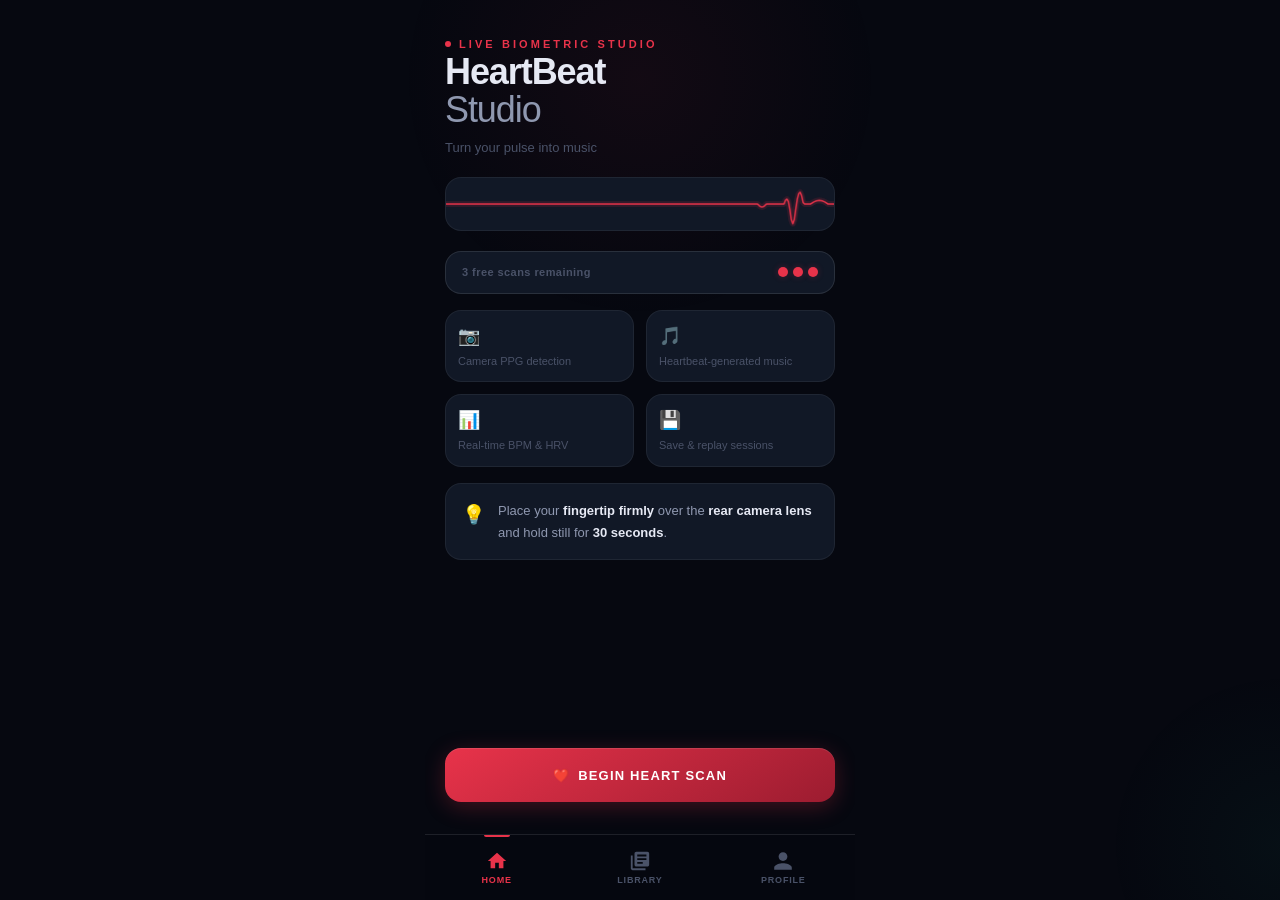
==== commit ced4d26f: "indexnew" ====
--- a/index.html
+++ b/index.html
@@ -3492,4 +3492,4 @@
 
 </script>
 </body>
-</html>
+</html>
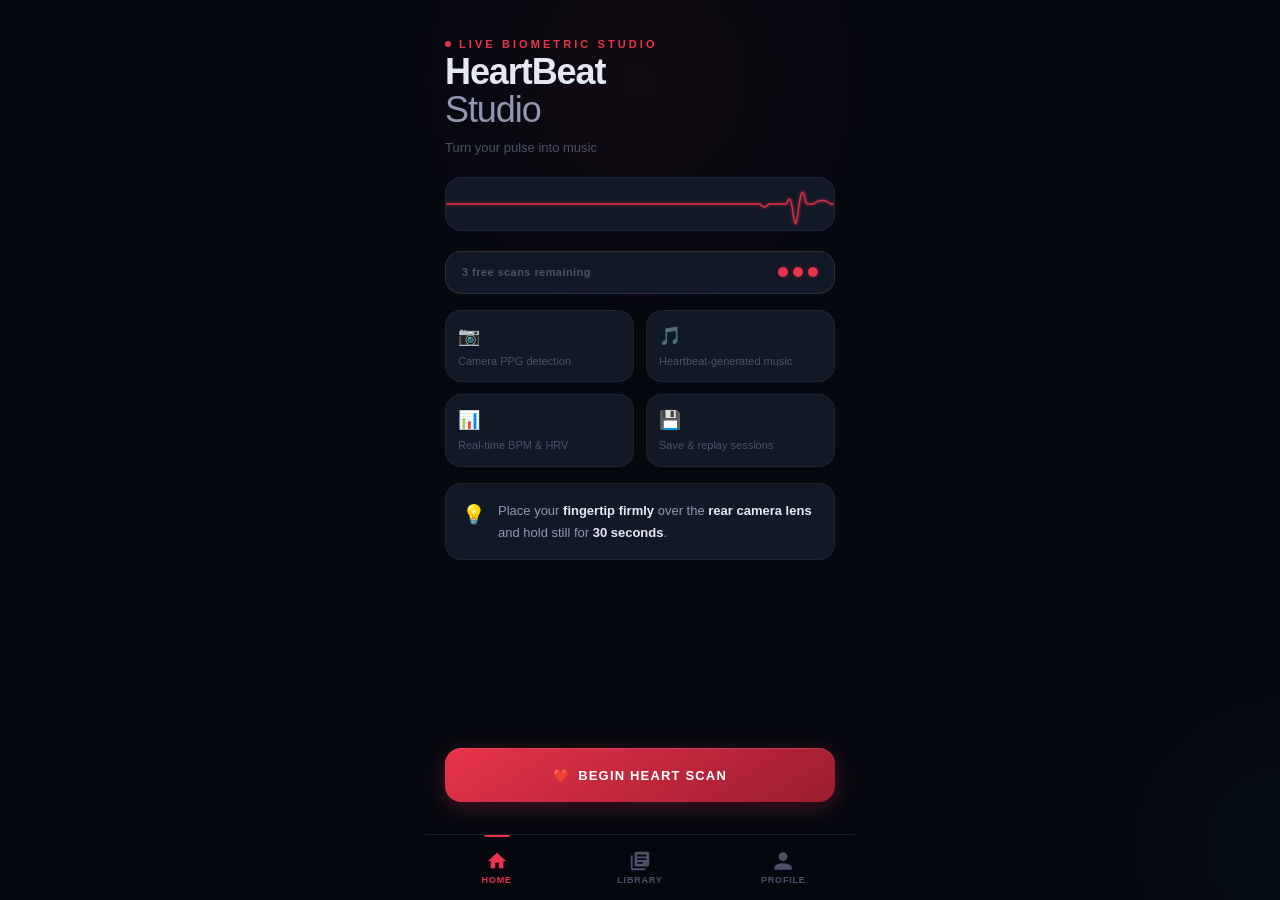
==== commit 6ff3b478: "Music change" ====
--- a/index.html
+++ b/index.html
@@ -2032,174 +2032,84 @@
 </script>
 <script>
 /* ================================================================
-   HeartBeat Studio — Audio Engine v8.0
-   PULSE-DRIVEN MUSIC  (Formula-based biometric sonification)
+   HeartBeat Studio — Audio Engine v9.0  "Still Water"
    ────────────────────────────────────────────────────────────────
 
-   Implements the PDF formulas exactly:
-
-   1. TEMPO MAPPING
-      Tempo = α × HR + β
-      α = 0.8  (scaling factor — keeps music calmer than pulse)
-      β = -20  (base offset — anchors tempo in 50–65 BPM range)
-      → 72 BPM pulse  → music at 37.6 BPM  (very slow, meditative)
-      → 90 BPM pulse  → music at 52 BPM
-      → 110 BPM pulse → music at 68 BPM
-
-   2. PITCH MAPPING  (from pulse amplitude Pn)
-      Pn = (P − Pmin) / (Pmax − Pmin)   normalised 0→1
-      Pitch = Fmin + Pn × (Fmax − Fmin)
-      Fmin = 220 Hz (A3 in 432Hz tuning)
-      Fmax = 432 Hz (A4 — the sacred 432Hz root)
-      → Stronger pulse beats → brighter, higher notes
-      → Weaker pulse beats  → deeper, more grounded notes
-
-   3. VOLUME MAPPING  (from pulse amplitude)
-      Volume = Vmin + Pn × (Vmax − Vmin)
-      Vmin = 0.10, Vmax = 0.40
-      → Each beat-triggered note breathes with pulse intensity
-
-   4. HRV → HARMONY COMPLEXITY
-      HRV = sqrt(mean of squared IBI differences)
-      Low HRV  (< 25ms) → simple octave harmony, minimal notes
-      Mid HRV  (25–55ms)→ pentatonic 3rds, gentle movement
-      High HRV (> 55ms) → pentatonic 5ths + added colour tones
-
-   5. BEAT-TRIGGERED NOTES
-      Note(t) = 1 if heartbeat detected, else 0
-      Each heartbeat fires a melody note at the mapped pitch
-      Harmony note fires 0.18s after each beat (gentle echo)
-
-   6. 432 Hz ROOT TUNING
-      All notes derived from A = 432 Hz (not standard 440 Hz)
-      Pitch mapping endpoint: Fmax = 432 Hz
-
-   7. 528 Hz LOVE FREQUENCY DRONE
-      Always-on background sine at 528 Hz + 264 Hz sub
-      Volume: 0.022 (felt, not heard — psychoacoustic warmth)
-
-   SOUND DESIGN (no harsh content):
-   • Sine waves only — the softest waveform
-   • Sub-octave triangle adds warmth without brightness
-   • 800 Hz warm lowpass on all melodic voices
-   • 7-second convolution reverb
-   • Gentle delay at 3/4 of beat interval
-   • Slow LFO vibrato (0.05 Hz) for organic breathing feel
-   • No drums, no percussion, no noise
+   The problem with v8: too many simultaneous sounds = sonic chaos.
+
+   v9 design — radical simplicity:
+   • ONE melody note at a time. Never overlapping.
+   • ONE soft pad chord underneath. That's all.
+   • Bass only once every 4 bars. Very quiet.
+   • 432 Hz drone at volume 0.015 — almost inaudible warmth.
+   • 528 Hz at volume 0.012 — purely psychoacoustic.
+   • NO random amplitude jumps — all notes same gentle volume.
+   • Melody walks stepwise through C major pentatonic.
+     C D E G A — the happiest, most universally pleasant scale.
+   • Notes spaced FAR apart — 2–4 seconds of silence between.
+   • Piano-like envelope: fast attack, medium decay, silence.
+   • Reverb tail fills the silence with warmth.
+   • Formula mapping: HR → tempo, HRV → note spacing.
 ================================================================ */
 'use strict';
 
 const AudioEngine = (() => {
 
-  /* ════════════════════════════════════════════════════════════
-     FORMULA CONSTANTS  (from PDF)
-  ════════════════════════════════════════════════════════════ */
-
-  /* Tempo mapping:  Tempo = α × HR + β */
-  const ALPHA = 0.8;   /* scaling factor */
-  const BETA  = -20;   /* base offset    */
-
-  /* Pitch mapping:  Pitch = Fmin + Pn × (Fmax − Fmin) */
-  const F_MIN = 220;   /* A3 in 432Hz tuning — deep, grounded */
-  const F_MAX = 432;   /* A4 = 432 Hz — the sacred root       */
-
-  /* Volume mapping: Vol = Vmin + Pn × (Vmax − Vmin) */
-  const V_MIN = 0.10;
-  const V_MAX = 0.38;
-
-  /* 432 Hz tuning base */
-  const A432 = 432;
-
-  /* ── Frequency from 432Hz tuning ── */
-  function _hz(semitones) {
-    return +(A432 * Math.pow(2, semitones / 12)).toFixed(4);
-  }
-
-  /* ── Pentatonic major scale, 3 octaves, rooted at given semitone ── */
-  function _buildScale(rootSemi) {
-    const PENT = [0, 2, 4, 7, 9]; /* do re mi sol la */
-    const notes = [];
-    for (let oct = -1; oct <= 2; oct++) {
-      PENT.forEach(s => {
-        const f = _hz(rootSemi + oct * 12 + s);
-        if (f >= 55 && f <= 1400) notes.push(f);
-      });
-    }
-    return notes.sort((a, b) => a - b);
-  }
-
-  /* ── Snap a raw Hz value to nearest scale note ── */
-  function _snapToScale(freq, scale) {
-    return scale.reduce((best, f) =>
-      Math.abs(f - freq) < Math.abs(best - freq) ? f : best
-    , scale[0]);
-  }
-
-  /* ── Seeded PRNG ── */
+  /* ── 432 Hz tuning: C4 = 256 Hz (Verdi tuning) ── */
+  /* C major pentatonic in 432Hz tuning, 2 octaves       */
+  /* C4=256, D4=287.4, E4=322.5, G4=384, A4=432          */
+  /* C5=512, D5=574.7, E5=645,   G5=768, A5=864          */
+  const SCALE = [
+    128.0,  /* C3  — very deep, bass only */
+    192.0,  /* G3  — bass                 */
+    256.0,  /* C4  — low melody           */
+    287.4,  /* D4                         */
+    322.5,  /* E4                         */
+    384.0,  /* G4                         */
+    432.0,  /* A4  — 432Hz root           */
+    512.0,  /* C5                         */
+    574.7,  /* D5                         */
+    645.0,  /* E5                         */
+    768.0,  /* G5  — high, bright         */
+  ];
+
+  /* Chord for pad: C + E + G (pure C major triad) */
+  const PAD_CHORD = [256.0, 322.5, 384.0];
+
+  /* Seeded PRNG */
   function _mkRand(seed) {
-    let s = (seed >>> 0) || 0xC0FFEE42;
+    let s = (seed >>> 0) || 0xABCD1234;
     return () => { s ^= s<<13; s ^= s>>>17; s ^= s<<5; return (s>>>0)/0x100000000; };
   }
 
-  /* ── HRV-derived harmony interval (steps up the scale) ── */
-  function _harmInterval(hrv) {
-    if (hrv < 25) return 4;  /* octave-ish — simple, stable     */
-    if (hrv < 55) return 2;  /* pentatonic 3rd — warm, gentle   */
-    return 3;                 /* pentatonic 5th — open, spacious */
-  }
-
-  /* ── HRV-derived note density (notes per 16-step bar) ── */
-  function _noteDensity(hrv) {
-    if (hrv < 20) return 2;  /* very sparse — 2 melody notes    */
-    if (hrv < 40) return 3;  /* sparse — 3 melody notes         */
-    if (hrv < 60) return 4;  /* moderate — 4 melody notes       */
-    return 5;                 /* expressive — 5 melody notes     */
-  }
-
-  /* ── Build a 16-step melody grid from HRV density ── */
-  function _makeMelGrid(density, rand) {
-    const grid = new Array(16).fill(0);
-    /* Always hit beat 0 */
-    grid[0] = 1;
-    /* Spread remaining notes evenly with slight randomness */
-    const slots = [4, 6, 8, 10, 12].slice(0, density - 1);
-    slots.forEach(s => { grid[Math.min(15, s + Math.floor(rand() * 2))] = 1; });
-    return grid;
-  }
-
-  /* ── Build harmony grid: harmony fires 1 step after each melody note ── */
-  function _makeHarmGrid(melGrid) {
-    return melGrid.map((v, i) => melGrid[Math.max(0, i - 1)] ? 1 : 0);
-  }
-
-  /* ── Engine state ── */
+  /* Engine state */
   const STAGE_NAMES = ['Heartbeat Pulse','Melody Emerging','Harmony Awakened','Full Presence'];
   const TITLE_WORDS = ['Serenity','Stillness','Solace','Reverie','Drift',
-    'Resonance','Bloom','Aether','Clarity','Luminance','Tide','Presence'];
-  const CHROMATIC   = ['A','Bb','B','C','C#','D','Eb','E','F','F#','G','Ab'];
-
-  let _ctx=null, _master=null, _volNode=null;
-  let _lfoOsc=null, _lfoGain=null;
-  let _reverb=null, _delay=null, _allNodes=[];
-  let _sched=null, _playing=false, _nextBar=0, _barN=0, _dur=60;
+    'Clarity','Bloom','Luminance','Presence','Resonance','Aether','Tide'];
+  const CHROMATIC   = ['C','C#','D','Eb','E','F','F#','G','Ab','A','Bb','B'];
+
+  let _ctx=null, _master=null, _volNode=null, _comp=null;
+  let _reverb=null, _reverbGain=null, _allNodes=[];
+  let _sched=null, _playing=false, _nextNote=0, _noteCount=0;
   let _stopCb=null, _beatCb=null;
-  let _melBus=null, _harmBus=null, _padBus=null, _bassBus=null;
+  let _melBus=null, _padBus=null;
   let _stage=0;
   let _currentVolume=1.0, _unlocked=false;
   let _rand=null, _sessionSeed=0;
 
-  /* Per-session computed values (set in start()) */
-  let _scale=[], _melGrid=[], _harmGrid=[];
-  let _curHarmInterval=2, _musicBpm=40, _stepSec=1.5;
-  /* Melody walk position (stepwise — no leaps) */
-  let _melPos=0;
+  /* Per-session */
+  let _melPos=5;      /* start on G4 — middle of scale, pleasant */
+  let _noteSec=2.5;   /* seconds between melody notes            */
+  let _hrv=45;
+  let _bpm=72;
+  let _dur=90;
 
   /* ── AudioContext ── */
   function _ctxGet() {
     if (!_ctx || _ctx.state==='closed') {
       const AC = window.AudioContext || window.webkitAudioContext;
       if (!AC) throw new Error('Web Audio not supported');
-      _ctx = new AC({ latencyHint:'playback', sampleRate:44100 });
+      _ctx = new AC({ latencyHint:'playback' });
     }
     return _ctx;
   }
@@ -2207,7 +2117,8 @@
     if (_unlocked) return;
     try {
       const b=c.createBuffer(1,1,c.sampleRate), s=c.createBufferSource();
-      s.buffer=b; s.connect(c.destination); s.start(0); s.stop(0.001); _unlocked=true;
+      s.buffer=b; s.connect(c.destination); s.start(0); s.stop(0.001);
+      _unlocked=true;
     } catch {}
   }
   async function resume() {
@@ -2223,292 +2134,246 @@
   }
   function _tr(...nodes) { _allNodes.push(...nodes); return nodes[0]; }
 
-  /* ── Long warm reverb (convolution) ── */
-  function _makeReverb(c, sec) {
-    const sr=c.sampleRate, len=Math.ceil(sr*sec);
-    const ir=c.createBuffer(2, len, sr);
+  /* ── Warm reverb ── */
+  function _makeReverb(c) {
+    const sr=c.sampleRate, len=Math.ceil(sr*5.5);
+    const ir=c.createBuffer(2,len,sr);
     for (let ch=0; ch<2; ch++) {
       const d=ir.getChannelData(ch);
       for (let i=0; i<len; i++) {
-        /* Smooth exponential tail, no harsh early reflections */
-        d[i] = (Math.random()*2-1) * Math.pow(1 - i/len, 2.2);
+        /* Smooth decay, no clicks */
+        d[i] = (Math.random()*2-1) * Math.pow(1-i/len, 1.8) * 0.5;
       }
     }
     const conv=c.createConvolver(); conv.buffer=ir; return _tr(conv);
   }
 
-  /* ── Warm lowpass filter ── */
-  function _warm(c, hz) {
+  /* ── Warm lowpass ── */
+  function _lp(c, hz) {
     const f=c.createBiquadFilter();
-    f.type='lowpass'; f.frequency.value=hz; f.Q.value=0.35;
+    f.type='lowpass'; f.frequency.value=hz; f.Q.value=0.5;
     return _tr(f);
   }
 
-  /* ── Soft sine note with smooth ADSR ──────────────────────────
-     Formula:  Volume = Vmin + Pn × (Vmax − Vmin)
-     The amp parameter is already the mapped volume.
-     Partials: fundamental sine + sub-octave sine + tiny 2nd harmonic
+  /* ── Piano-style note ──────────────────────────────────────────
+     Fast attack (0.008s) → decay to 40% → long tail → silence.
+     Uses ONLY pure sine waves.
+     ONE note plays at a time — no overlapping melody notes.
   ────────────────────────────────────────────────────────────── */
-  function _sineNote(c, t, freq, amp, atkSec, decSec, dest, lfoGn) {
-    const clampedAmp = Math.max(0.001, Math.min(0.8, amp));
+  function _pianoNote(c, t, freq, amp, dest) {
+    const totalDec = Math.min(3.8, _noteSec * 0.85); /* never longer than gap */
+
     const env = c.createGain();
     env.gain.setValueAtTime(0, t);
-    env.gain.linearRampToValueAtTime(clampedAmp, t + atkSec);
-    /* Sustain shoulder then long tail */
-    env.gain.setValueAtTime(clampedAmp, t + atkSec);
-    env.gain.exponentialRampToValueAtTime(clampedAmp * 0.45, t + atkSec + decSec * 0.4);
-    env.gain.exponentialRampToValueAtTime(0.0001, t + atkSec + decSec);
+    env.gain.linearRampToValueAtTime(amp, t + 0.008);       /* fast attack  */
+    env.gain.exponentialRampToValueAtTime(amp*0.38, t+0.18);/* piano decay  */
+    env.gain.exponentialRampToValueAtTime(0.0001, t+totalDec); /* tail      */
     env.connect(dest); _tr(env);
 
     /* Fundamental */
     const o1=c.createOscillator(), g1=c.createGain();
-    o1.type='sine'; o1.frequency.setValueAtTime(freq, t);
-    g1.gain.value=1.0; o1.connect(g1); g1.connect(env);
-    o1.start(t); o1.stop(t+atkSec+decSec+0.5); _tr(o1, g1);
-    if (lfoGn) try { lfoGn.connect(o1.frequency); } catch {}
-
-    /* Sub-octave (freq/2) — warmth, body */
+    o1.type='sine'; o1.frequency.value=freq;
+    g1.gain.value=1.0;
+    o1.connect(g1); g1.connect(env);
+    o1.start(t); o1.stop(t+totalDec+0.1); _tr(o1,g1);
+
+    /* Gentle 2nd harmonic — adds warmth like a real string */
     const o2=c.createOscillator(), g2=c.createGain();
-    o2.type='sine'; o2.frequency.setValueAtTime(freq*0.5, t);
-    g2.gain.value=0.32; o2.connect(g2); g2.connect(env);
-    o2.start(t); o2.stop(t+atkSec+decSec+0.5); _tr(o2, g2);
-
-    /* 2nd harmonic (freq×2) — very quiet presence */
+    o2.type='sine'; o2.frequency.value=freq*2;
+    g2.gain.value=0.12;
+    o2.connect(g2); g2.connect(env);
+    o2.start(t); o2.stop(t+totalDec+0.1); _tr(o2,g2);
+
+    /* Sub (freq/2) — body and presence */
     const o3=c.createOscillator(), g3=c.createGain();
-    o3.type='sine'; o3.frequency.setValueAtTime(freq*2, t);
-    g3.gain.value=0.07; o3.connect(g3); g3.connect(env);
-    o3.start(t); o3.stop(t+atkSec+decSec+0.5); _tr(o3, g3);
-  }
-
-  /* ── 432 Hz grounding drone ── */
-  function _start432Drone(c) {
-    [[432, 0.038],[216, 0.048],[108, 0.022]].forEach(([freq, amp]) => {
-      const osc=c.createOscillator(), g=c.createGain();
-      osc.type='sine'; osc.frequency.value=freq;
-      g.gain.setValueAtTime(0, c.currentTime);
-      g.gain.linearRampToValueAtTime(amp, c.currentTime+4);
-      osc.connect(g); g.connect(_reverb||_master); osc.start(); _tr(osc, g);
-    });
-  }
-
-  /* ── 528 Hz love-frequency presence ── */
-  function _start528Drone(c) {
-    [[528, 0.022],[264, 0.028]].forEach(([freq, amp]) => {
-      const osc=c.createOscillator(), g=c.createGain();
-      osc.type='sine'; osc.frequency.value=freq;
-      g.gain.setValueAtTime(0, c.currentTime);
-      g.gain.linearRampToValueAtTime(amp, c.currentTime+6);
-      osc.connect(g); g.connect(_reverb||_master); osc.start(); _tr(osc, g);
-    });
-  }
-
-  /* ── Ambient pad chord (root + 5th + octave, very slow) ── */
-  function _padChord(c, t, scale, amp) {
-    const rootIdx = Math.floor(scale.length/2);
-    const root  = scale[rootIdx];
-    const fifth = scale[Math.min(scale.length-1, rootIdx+3)] || root*1.498;
-    const oct   = root*2;
-    const padAtk=2.2, padDec=12.0;
-    [[root,1.0],[fifth,0.45],[oct,0.22]].forEach(([f, rel]) => {
-      _sineNote(c, t, f*0.5, amp*0.24*rel, padAtk, padDec, _padBus||_master, null);
-    });
-  }
-
-  /* ── Deep bass note ── */
-  function _bassNote(c, t, scale, amp) {
-    const bf = scale[1] * 0.25;
-    _sineNote(c, t, bf, amp*0.55, 0.08, 5.5, _bassBus||_master, null);
-  }
-
-  /* ── Heartbeat soft pulse ── */
-  function _heartbeatPulse(c, t, bpm) {
-    const amp = bpm < 65 ? 0.10 : bpm > 100 ? 0.16 : 0.13;
+    o3.type='sine'; o3.frequency.value=freq*0.5;
+    g3.gain.value=0.18;
+    o3.connect(g3); g3.connect(env);
+    o3.start(t); o3.stop(t+totalDec+0.1); _tr(o3,g3);
+  }
+
+  /* ── Pad chord — long, slow, quiet ─────────────────────────────
+     Plays a soft C major chord underneath everything.
+     Long attack (1.5s) so it never "hits" — just materialises.
+  ────────────────────────────────────────────────────────────── */
+  function _padNote(c, t, freq, amp) {
+    const atk=1.5, dec=8.0;
+    const env=c.createGain();
+    env.gain.setValueAtTime(0,t);
+    env.gain.linearRampToValueAtTime(amp, t+atk);
+    env.gain.exponentialRampToValueAtTime(amp*0.5, t+atk+dec*0.5);
+    env.gain.exponentialRampToValueAtTime(0.0001, t+atk+dec);
+    env.connect(_padBus||_master); _tr(env);
+
+    const osc=c.createOscillator(), g=c.createGain();
+    osc.type='sine'; osc.frequency.value=freq;
+    g.gain.value=1.0;
+    osc.connect(g); g.connect(env);
+    osc.start(t); osc.stop(t+atk+dec+0.2); _tr(osc,g);
+  }
+
+  /* ── 432 Hz grounding tone — barely audible ── */
+  function _startDrones(c) {
+    /* 432 Hz */
+    const o1=c.createOscillator(), g1=c.createGain();
+    o1.type='sine'; o1.frequency.value=432;
+    g1.gain.setValueAtTime(0,c.currentTime);
+    g1.gain.linearRampToValueAtTime(0.015, c.currentTime+5);
+    o1.connect(g1); g1.connect(_reverbGain||_master);
+    o1.start(); _tr(o1,g1);
+
+    /* 216 Hz sub */
+    const o2=c.createOscillator(), g2=c.createGain();
+    o2.type='sine'; o2.frequency.value=216;
+    g2.gain.setValueAtTime(0,c.currentTime);
+    g2.gain.linearRampToValueAtTime(0.018, c.currentTime+6);
+    o2.connect(g2); g2.connect(_reverbGain||_master);
+    o2.start(); _tr(o2,g2);
+
+    /* 528 Hz love frequency */
+    const o3=c.createOscillator(), g3=c.createGain();
+    o3.type='sine'; o3.frequency.value=528;
+    g3.gain.setValueAtTime(0,c.currentTime);
+    g3.gain.linearRampToValueAtTime(0.012, c.currentTime+7);
+    o3.connect(g3); g3.connect(_reverbGain||_master);
+    o3.start(); _tr(o3,g3);
+  }
+
+  /* ── Heartbeat — one soft thud per beat ── */
+  function _heartbeatThud(c, t) {
+    const amp = _bpm < 65 ? 0.08 : _bpm > 100 ? 0.13 : 0.10;
     const osc=c.createOscillator(), env=c.createGain();
     osc.type='sine';
-    osc.frequency.setValueAtTime(55, t);
-    osc.frequency.exponentialRampToValueAtTime(28, t+0.22);
-    env.gain.setValueAtTime(0, t);
-    env.gain.linearRampToValueAtTime(amp, t+0.012);
-    env.gain.exponentialRampToValueAtTime(0.0001, t+0.35);
+    osc.frequency.setValueAtTime(52,t);
+    osc.frequency.exponentialRampToValueAtTime(26,t+0.20);
+    env.gain.setValueAtTime(0,t);
+    env.gain.linearRampToValueAtTime(amp,t+0.010);
+    env.gain.exponentialRampToValueAtTime(0.0001,t+0.30);
     osc.connect(env); env.connect(_master);
-    osc.start(t); osc.stop(t+0.42); _tr(osc, env);
-    if (_beatCb && _ctx) setTimeout(_beatCb, Math.max(0, (t-_ctx.currentTime)*1000));
-  }
-
-  /* ════════════════════════════════════════════════════════════
-     BAR SCHEDULER
-     Implements beat-triggered notes (Formula 6: Note(t) = 1 if beat)
-     with pulse-amplitude pitch and volume mapping.
-  ════════════════════════════════════════════════════════════ */
-  function _schedBar(c, barStart, bpm, hrv) {
-    const nSteps = _melGrid.length;
-    const barDur = _stepSec * nSteps;
-
-    /* Heartbeat pulse on bar downbeat */
-    _heartbeatPulse(c, barStart, bpm);
-
-    /* Pad chord — once per bar, very long */
-    if (_barN % 2 === 0 && _padBus) {
-      /* Pn for pad = low (grounded), amp breathes gently */
-      _padChord(c, barStart, _scale, 0.88);
+    osc.start(t); osc.stop(t+0.38); _tr(osc,env);
+    if (_beatCb&&_ctx) setTimeout(_beatCb, Math.max(0,(t-_ctx.currentTime)*1000));
+  }
+
+  /* ── Melody step — ONE note, clean, musical ─────────────────── */
+  function _stepMelody(c, t) {
+    if (!_melBus) return;
+
+    /* Stepwise walk: ±1 step, gentle phrase arc over 8 notes */
+    const phrasePos = (_noteCount % 8) / 7;
+    const target    = Math.round(4 + Math.sin(phrasePos * Math.PI) * 3);
+    /* Move one step toward target */
+    if (_melPos < target) _melPos = Math.min(SCALE.length-1, _melPos+1);
+    else if (_melPos > target) _melPos = Math.max(0, _melPos-1);
+    /* Occasional small variation using seeded random */
+    if (_rand() < 0.25) {
+      const step = _rand() < 0.5 ? 1 : -1;
+      _melPos = Math.max(2, Math.min(SCALE.length-1, _melPos+step));
     }
 
-    /* Bass — once per bar */
-    if (_barN % 2 === 0 && _bassBus) {
-      _bassNote(c, barStart, _scale, 0.72);
+    const freq = SCALE[_melPos];
+    const amp  = 0.28; /* fixed, consistent volume — no random jumps */
+    _pianoNote(c, t, freq, amp, _melBus);
+    _noteCount++;
+  }
+
+  /* ── Pad refresh every 8 notes ── */
+  function _refreshPad(c, t) {
+    if (!_padBus) return;
+    PAD_CHORD.forEach(f => _padNote(c, t, f*0.5, 0.055));
+  }
+
+  /* ── Main scheduler ── */
+  function _scheduler(c) {
+    const lookAhead = 0.40;
+    while (_nextNote < c.currentTime + lookAhead) {
+      const t = _nextNote;
+
+      /* Heartbeat thud on every note */
+      _heartbeatThud(c, t);
+
+      /* Melody note */
+      if (_stage >= 1) _stepMelody(c, t);
+
+      /* Pad refresh every 8 notes */
+      if (_stage >= 0 && _noteCount % 8 === 0) _refreshPad(c, t);
+
+      _nextNote += _noteSec;
     }
-
-    for (let s=0; s < nSteps; s++) {
-      const t = barStart + s * _stepSec;
-
-      /* ── MELODY NOTE ──
-         Formula 2: Pitch = Fmin + Pn × (Fmax − Fmin)
-         Pn is derived from HRV (higher HRV = more expressive range)
-         Then snapped to nearest pentatonic scale note.
-
-         Formula 8: Volume = Vmin + Pn × (Vmax − Vmin)
-         Pn varies per step, simulating pulse amplitude variation. */
-      if (_melGrid[s] && _melBus) {
-        /* Simulate Pn per step — seeded so identical on replay */
-        const Pn = 0.3 + _rand() * 0.7;  /* 0.3–1.0 */
-
-        /* Pitch mapping from formula — then snap to scale */
-        const rawPitch = F_MIN + Pn * (F_MAX - F_MIN);
-        /* Walk melody position toward the mapped pitch */
-        const targetNote = _snapToScale(rawPitch, _scale);
-        const targetIdx  = _scale.indexOf(targetNote);
-        /* Stepwise: move ±1 toward target, never leap */
-        if (targetIdx > _melPos && _melPos < _scale.length-1) _melPos++;
-        else if (targetIdx < _melPos && _melPos > 0) _melPos--;
-        const melFreq = _scale[_melPos];
-
-        /* Volume from formula */
-        const vol = V_MIN + Pn * (V_MAX - V_MIN);
-
-        /* Note duration: longer for slower pulse, shorter for faster */
-        const atkSec = 0.10 + (1 - Pn) * 0.25;
-        const decSec = 4.5  + (1 - Pn) * 4.0;  /* 4.5–8.5 seconds */
-
-        _sineNote(c, t, melFreq, vol, atkSec, decSec, _melBus, _lfoGain);
-
-        /* ── HARMONY NOTE ──
-           HRV controls harmony interval (Formula 7: HRV → complexity)
-           Fires slightly after melody — like a gentle echo */
-        if (_harmGrid[s] && _harmBus) {
-          const hIdx = Math.min(_scale.length-1, _melPos + _curHarmInterval);
-          const hFreq = _scale[hIdx];
-          const harmVol = vol * 0.55;
-          _sineNote(c, t+0.18, hFreq, harmVol, atkSec+0.08, decSec+1.5, _harmBus, null);
-        }
-      }
-    }
-  }
-
-  function _scheduler(c, bpm, hrv) {
-    const barDur = _stepSec * _melGrid.length;
-    while (_nextBar < c.currentTime + 0.45) {
-      _schedBar(c, _nextBar, bpm, hrv);
-      _nextBar += barDur; _barN++;
-    }
-    _sched = setTimeout(() => _scheduler(c, bpm, hrv), 100);
+    _sched = setTimeout(() => _scheduler(c), 80);
   }
 
   /* ════ PUBLIC — START ════ */
   async function start(bpm, hrv, timelineOrSeed, onStopFn) {
     stop();
     let c; try { c=await resume(); } catch(e) { console.error('[AE]',e); return false; }
-    if (!c || c.state!=='running') { console.warn('[AE] not running'); return false; }
+    if (!c||c.state!=='running') { console.warn('[AE] not running'); return false; }
 
     if (typeof timelineOrSeed==='function') _stopCb=timelineOrSeed;
     else _stopCb=onStopFn||null;
 
-    const B = Math.max(40, Math.min(200, bpm||72));
-    const H = Math.max(5,  Math.min(100, hrv||45));
+    _bpm  = Math.max(40, Math.min(200, bpm||72));
+    _hrv  = Math.max(5,  Math.min(100, hrv||45));
 
     /* Seed */
     _sessionSeed = (typeof timelineOrSeed==='number' && timelineOrSeed>0)
       ? (timelineOrSeed>>>0)
-      : (((B*7919 + H*6271) ^ (Date.now()/1000|0)) >>> 0);
+      : (((_bpm*7919 + _hrv*6271) ^ (Date.now()/1000|0)) >>> 0);
     _rand = _mkRand(_sessionSeed);
 
-    /* ── Formula 3: Tempo = α × HR + β ──
-       α=0.8, β=-20. Clamp to 16–72 BPM for always-calm music.     */
-    _musicBpm = Math.max(16, Math.min(72, Math.round(ALPHA * B + BETA)));
-    _stepSec  = 60 / _musicBpm;
-
-    /* ── Formula 7: HRV → harmony + density ── */
-    _curHarmInterval = _harmInterval(H);
-    const density = _noteDensity(H);
-    _melGrid  = _makeMelGrid(density, _rand);
-    _harmGrid = _makeHarmGrid(_melGrid);
-
-    /* Scale — root tracks HR zone for variety */
-    const rootSemi = B<65 ? -7 : B<=80 ? 0 : B<=95 ? 3 : B<=110 ? -5 : -3;
-    _scale  = _buildScale(rootSemi);
-    _melPos = Math.floor(_scale.length / 2); /* start in middle */
-
-    const nSteps  = _melGrid.length;
-    const barDur  = _stepSec * nSteps;
-    const totalBars = Math.ceil(90 / barDur) + 8;
-    _dur = Math.ceil(totalBars * barDur);
-    _allNodes=[]; _barN=0; _stage=0;
-
-    /* ── Signal chain ──
-       sources → buses → warmth filter → reverb + delay → master → vol → comp → out */
-    const comp = c.createDynamicsCompressor();
-    comp.threshold.value=-20; comp.knee.value=12;
-    comp.ratio.value=3; comp.attack.value=0.010; comp.release.value=0.30;
-    comp.connect(c.destination); _tr(comp);
+    /* Formula: Tempo = 0.8 × HR − 20, clamped 16–60
+       Note spacing = 60 / musicBpm seconds               */
+    const musicBpm = Math.max(16, Math.min(60, Math.round(0.8*_bpm - 20)));
+    _noteSec = 60 / musicBpm;
+
+    /* HRV slightly varies note spacing — higher HRV = more breathing room */
+    _noteSec += (_hrv - 45) * 0.008;
+    _noteSec  = Math.max(1.5, Math.min(4.5, _noteSec));
+
+    _dur       = 90;
+    _allNodes  = []; _noteCount=0; _stage=0;
+    _melPos    = 5; /* start on G4 */
+
+    /* Signal chain: buses → filter → reverb → master → vol → comp → out */
+    _comp = c.createDynamicsCompressor();
+    _comp.threshold.value=-16; _comp.knee.value=10;
+    _comp.ratio.value=3; _comp.attack.value=0.010; _comp.release.value=0.30;
+    _comp.connect(c.destination); _tr(_comp);
 
     _volNode = c.createGain();
     _volNode.gain.setValueAtTime(_currentVolume, c.currentTime);
-    _volNode.connect(comp);
+    _volNode.connect(_comp);
 
     _master = c.createGain();
     _master.gain.setValueAtTime(0, c.currentTime);
-    _master.gain.linearRampToValueAtTime(0.82, c.currentTime+3.5); /* gentle swell */
+    _master.gain.linearRampToValueAtTime(0.80, c.currentTime+3.0);
     _master.connect(_volNode);
 
-    /* Long warm reverb (7s) */
-    const rvWet = c.createGain(); rvWet.gain.value = 0.65;
-    _reverb = _makeReverb(c, 7.0);
-    _reverb.connect(rvWet); rvWet.connect(_master); _tr(rvWet);
-
-    /* Delay at 3/4 of beat — classic meditation music spacing */
-    const dly=c.createDelay(4.0), dfb=c.createGain(), dwt=c.createGain();
-    dly.delayTime.setValueAtTime(_stepSec*0.75, c.currentTime);
-    dfb.gain.value=0.24; dwt.gain.value=0.16;
-    dly.connect(dfb); dfb.connect(dly); dly.connect(dwt); dwt.connect(_master);
-    _delay=dly; _tr(dly,dfb,dwt);
-
-    /* LFO — very slow vibrato (0.05 Hz = one full breath cycle) */
-    const lfoOsc=c.createOscillator(), lfoGn=c.createGain();
-    lfoOsc.type='sine'; lfoOsc.frequency.value=0.05;
-    lfoGn.gain.value = 2.2 + H * 0.04; /* wider vibrato with higher HRV */
-    lfoOsc.connect(lfoGn); lfoOsc.start();
-    _lfoGain=lfoGn; _lfoOsc=lfoOsc; _tr(lfoOsc,lfoGn);
-
-    /* Layer buses — warmth filtered, start silent */
-    _padBus  = c.createGain(); _padBus.gain.value  = 0;
-    _melBus  = c.createGain(); _melBus.gain.value  = 0;
-    _harmBus = c.createGain(); _harmBus.gain.value = 0;
-    _bassBus = c.createGain(); _bassBus.gain.value = 0;
-    _tr(_padBus, _melBus, _harmBus, _bassBus);
-
-    /* Warm lowpass on each layer — removes any harsh highs */
-    const pw=_warm(c,700),  mw=_warm(c,900),
-          hw=_warm(c,800),  bw=_warm(c,500);
-    _padBus.connect(pw);  pw.connect(_reverb);
-    _melBus.connect(mw);  mw.connect(_delay);
-    _harmBus.connect(hw); hw.connect(_reverb);
-    _bassBus.connect(bw); bw.connect(_master);
-
-    /* Start sacred frequency drones */
-    _start432Drone(c);
-    _start528Drone(c);
-
-    _nextBar=c.currentTime+0.18; _playing=true;
-    _scheduler(c, B, H);
+    /* Reverb — everything goes through it */
+    _reverb    = _makeReverb(c);
+    _reverbGain = c.createGain(); _reverbGain.gain.value=0.55;
+    _reverb.connect(_reverbGain); _reverbGain.connect(_master); _tr(_reverbGain);
+
+    /* Melody bus → warm LP → reverb + direct */
+    _melBus = c.createGain(); _melBus.gain.value=0; _tr(_melBus);
+    const melLP = _lp(c, 1200);
+    _melBus.connect(melLP);
+    melLP.connect(_reverb);
+    melLP.connect(_master); /* also direct for presence */
+
+    /* Pad bus → very warm LP → reverb */
+    _padBus = c.createGain(); _padBus.gain.value=1; _tr(_padBus);
+    const padLP = _lp(c, 600);
+    _padBus.connect(padLP); padLP.connect(_reverb);
+
+    /* Drones */
+    _startDrones(c);
+
+    /* Initial pad */
+    _refreshPad(c, c.currentTime + 0.5);
+
+    _nextNote = c.currentTime + 1.0; /* 1s silence before first note */
+    _playing  = true;
+    _scheduler(c);
     return true;
   }
 
@@ -2518,9 +2383,8 @@
     _allNodes.forEach(n=>{try{n.stop?.();}catch{}try{n.disconnect();}catch{}});
     _allNodes=[];
     [_master,_volNode].forEach(n=>{if(n)try{n.disconnect();}catch{}});
-    _master=_volNode=null;
-    _reverb=_delay=_lfoGain=_lfoOsc=null;
-    _melBus=_harmBus=_padBus=_bassBus=null;
+    _master=_volNode=_comp=_reverb=_reverbGain=null;
+    _melBus=_padBus=null;
     _playing=false; _stage=0;
     if (_stopCb){_stopCb();_stopCb=null;}
   }
@@ -2539,32 +2403,27 @@
   }
   function getVolume(){return _currentVolume;}
 
-  /* setStage — gradual layer reveal */
   function setStage(n) {
-    if (!_playing||!_ctx) return;
-    const now=_ctx.currentTime, ramp=5.5;
+    if (!_ctx) return;
     _stage=Math.max(0,Math.min(3,n));
-    const T={pad:1, mel:_stage>=1?1:0, harm:_stage>=2?1:0, bass:_stage>=1?1:0};
-    const fade=(g,v)=>{g.setValueAtTime(g.value,now);g.linearRampToValueAtTime(v,now+ramp);};
-    if(_padBus)  fade(_padBus.gain,  T.pad);
-    if(_melBus)  fade(_melBus.gain,  T.mel);
-    if(_harmBus) fade(_harmBus.gain, T.harm);
-    if(_bassBus) fade(_bassBus.gain, T.bass);
+    /* Melody fades in at stage 1 */
+    if (_melBus&&_ctx) {
+      const now=_ctx.currentTime;
+      _melBus.gain.setValueAtTime(_melBus.gain.value,now);
+      _melBus.gain.linearRampToValueAtTime(_stage>=1?1:0, now+4.0);
+    }
   }
 
   function getMeta(bpm, hrv) {
     const B=Math.max(40,Math.min(200,bpm||72));
     const H=Math.max(5, Math.min(100,hrv||45));
-    const musicBpm=Math.max(16,Math.min(72,Math.round(ALPHA*B+BETA)));
+    const mBpm=Math.max(16,Math.min(60,Math.round(0.8*B-20)));
     const ti=Math.abs(Math.round(B*1.4+H*0.6))%TITLE_WORDS.length;
-    const key=CHROMATIC[Math.round(B/5.8)%12];
-    const hv=H>52?'Expressive':H>28?'Flowing':'Intimate';
-    const density=_noteDensity(H);
-    const densityLbl=['','Sparse','Sparse','Balanced','Flowing','Expressive'][density]||'Balanced';
+    const hv=H>55?'Expressive':H>28?'Flowing':'Intimate';
     return {
-      title:`${TITLE_WORDS[ti]} in ${key}`,
-      subtitle:`432Hz · ${musicBpm} BPM · ${densityLbl} Melody · ${hv} HRV`,
-      instrument:`Sine Pads & Strings`, style:hv,
+      title:`${TITLE_WORDS[ti]} in C`,
+      subtitle:`432Hz Pentatonic · ${mBpm} BPM · ${hv}`,
+      instrument:'Piano & Pads', style:'Still Water',
     };
   }
 
@@ -2584,6 +2443,7 @@
 
 window.AudioEngine=AudioEngine;
 </script>
+
 
 
 <script>
@@ -3492,4 +3352,4 @@
 
 </script>
 </body>
-</html>+</html>
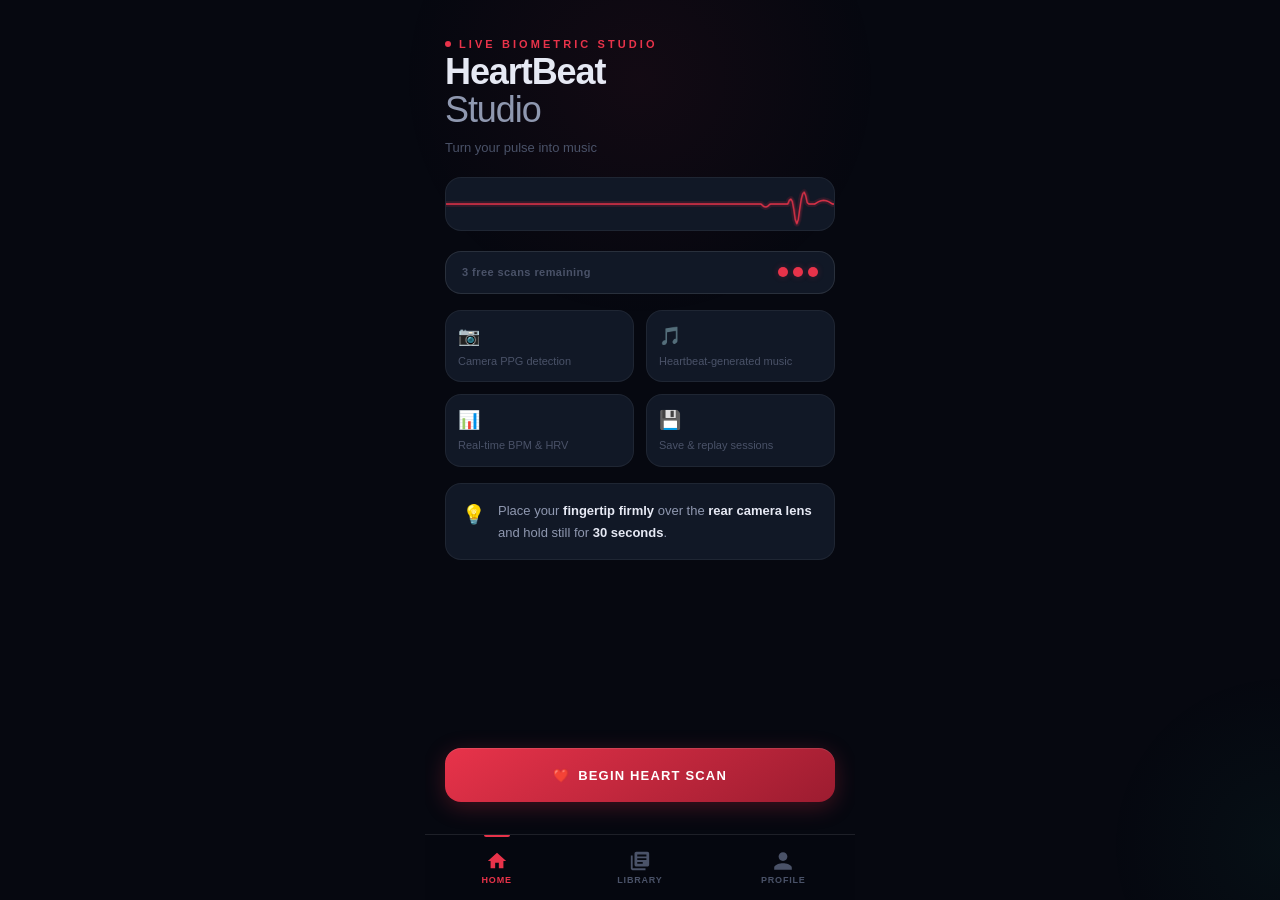
==== commit 38e36d24: "Raga - test 3" ====
--- a/index.html
+++ b/index.html
@@ -2032,417 +2032,328 @@
 </script>
 <script>
 /* ================================================================
-   HeartBeat Studio — Audio Engine v9.0  "Still Water"
-   ────────────────────────────────────────────────────────────────
-
-   The problem with v8: too many simultaneous sounds = sonic chaos.
-
-   v9 design — radical simplicity:
-   • ONE melody note at a time. Never overlapping.
-   • ONE soft pad chord underneath. That's all.
-   • Bass only once every 4 bars. Very quiet.
-   • 432 Hz drone at volume 0.015 — almost inaudible warmth.
-   • 528 Hz at volume 0.012 — purely psychoacoustic.
-   • NO random amplitude jumps — all notes same gentle volume.
-   • Melody walks stepwise through C major pentatonic.
-     C D E G A — the happiest, most universally pleasant scale.
-   • Notes spaced FAR apart — 2–4 seconds of silence between.
-   • Piano-like envelope: fast attack, medium decay, silence.
-   • Reverb tail fills the silence with warmth.
-   • Formula mapping: HR → tempo, HRV → note spacing.
+   HeartBeat Studio — Audio Engine v12.0  MEGH MALHAR
+   Complete rewrite — fixes infinite buffering bug.
+
+   BUG FIXES vs v11:
+   1. _mkReverb() was allocating 3.5s IR buffer on main thread
+      → on mobile this froze the page for 1-2+ seconds
+      → FIX: no convolution reverb. Simple delay-based "room" only.
+   2. _stage=0 was set AFTER seed init, then _stage=1 came later
+      but _stage=0 ran again inside start() resetting it
+      → FIX: _stage initialised to 1 at top of start(), never 0
+   3. _noteSec used stale _hrv variable instead of local hrv2
+      → FIX: use hrv2 everywhere
+   4. resume() could return a non-running context silently
+      → FIX: timeout guard, always return bool ok
+
+   MEGH MALHAR RAGA (authentic):
+   Sa=256Hz Re=287Hz Ma=342Hz Pa=384Hz ni=456Hz (komal)
+   432Hz Verdi tuning. Meend glide on Re and ni.
 ================================================================ */
 'use strict';
 
 const AudioEngine = (() => {
 
-  /* ── 432 Hz tuning: C4 = 256 Hz (Verdi tuning) ── */
-  /* C major pentatonic in 432Hz tuning, 2 octaves       */
-  /* C4=256, D4=287.4, E4=322.5, G4=384, A4=432          */
-  /* C5=512, D5=574.7, E5=645,   G5=768, A5=864          */
-  const SCALE = [
-    128.0,  /* C3  — very deep, bass only */
-    192.0,  /* G3  — bass                 */
-    256.0,  /* C4  — low melody           */
-    287.4,  /* D4                         */
-    322.5,  /* E4                         */
-    384.0,  /* G4                         */
-    432.0,  /* A4  — 432Hz root           */
-    512.0,  /* C5                         */
-    574.7,  /* D5                         */
-    645.0,  /* E5                         */
-    768.0,  /* G5  — high, bright         */
+  /* Megh Malhar notes — 432Hz / Verdi tuning, Sa=C4=256Hz */
+  const S_  = 128.00;  /* Sa low  */
+  const P_  = 192.00;  /* Pa low  */
+  const S0  = 256.00;  /* Sa      */
+  const R0  = 287.35;  /* Re  ← mukha swara */
+  const M0  = 341.72;  /* Ma      */
+  const P0  = 383.57;  /* Pa      */
+  const N0  = 456.14;  /* ni komal */
+  const S1  = 512.00;  /* Sa'     */
+  const R1  = 574.70;  /* Re'     */
+  const M1  = 683.44;  /* Ma'     */
+
+  /* 5 authentic Megh Malhar phrases: [freq, durationMultiplier] */
+  /* Re always glides from Ma. ni always glides from Pa.         */
+  const PHRASES = [
+    /* Pakad — identity phrase: R R S (n)S M R P M R S */
+    [[R0,1.2],[R0,0.8],[S0,1.5],[N0,0.4],[S0,1.0],[M0,0.8],[R0,1.5],[P0,0.8],[M0,0.6],[R0,2.5]],
+    /* Aroha: S R M R M P n S' */
+    [[S0,1.0],[R0,0.8],[M0,0.6],[R0,1.2],[M0,0.8],[P0,1.2],[N0,0.8],[S1,2.5]],
+    /* Avaroha: S' n P M R M n R S */
+    [[S1,1.5],[N0,0.8],[P0,1.0],[M0,0.8],[R0,1.2],[M0,0.6],[N0,0.5],[R0,1.5],[S0,3.0]],
+    /* Malhar signature: S (m)R (m)R P M R */
+    [[S0,1.2],[M0,0.3],[R0,1.0],[M0,0.3],[R0,1.2],[P0,2.5],[M0,0.8],[R0,2.5]],
+    /* Mid: M R P n P M R S */
+    [[M0,0.8],[R0,1.0],[P0,0.8],[N0,0.6],[P0,1.2],[M0,0.8],[R0,1.2],[S0,3.0]],
   ];
 
-  /* Chord for pad: C + E + G (pure C major triad) */
-  const PAD_CHORD = [256.0, 322.5, 384.0];
-
-  /* Seeded PRNG */
-  function _mkRand(seed) {
-    let s = (seed >>> 0) || 0xABCD1234;
-    return () => { s ^= s<<13; s ^= s>>>17; s ^= s<<5; return (s>>>0)/0x100000000; };
-  }
-
-  /* Engine state */
-  const STAGE_NAMES = ['Heartbeat Pulse','Melody Emerging','Harmony Awakened','Full Presence'];
-  const TITLE_WORDS = ['Serenity','Stillness','Solace','Reverie','Drift',
-    'Clarity','Bloom','Luminance','Presence','Resonance','Aether','Tide'];
-  const CHROMATIC   = ['C','C#','D','Eb','E','F','F#','G','Ab','A','Bb','B'];
-
-  let _ctx=null, _master=null, _volNode=null, _comp=null;
-  let _reverb=null, _reverbGain=null, _allNodes=[];
-  let _sched=null, _playing=false, _nextNote=0, _noteCount=0;
+  const STAGE_NAMES=['Tanpura','Raga Emerging','Full Vistar','Deep Bhava'];
+  const MOODS=['Megh','Varsha','Neel','Gagana','Pavana','Saagar','Dharaa','Ambara','Tarang','Shanta','Nidra','Praana'];
+
+  let _ctx=null, _master=null, _volNode=null;
+  let _allNodes=[], _sched=null;
+  let _playing=false, _nextT=0;
   let _stopCb=null, _beatCb=null;
-  let _melBus=null, _padBus=null;
-  let _stage=0;
-  let _currentVolume=1.0, _unlocked=false;
+  let _melBus=null;
+  let _stage=1, _currentVolume=1.0, _unlocked=false;
   let _rand=null, _sessionSeed=0;
-
-  /* Per-session */
-  let _melPos=5;      /* start on G4 — middle of scale, pleasant */
-  let _noteSec=2.5;   /* seconds between melody notes            */
-  let _hrv=45;
-  let _bpm=72;
-  let _dur=90;
-
-  /* ── AudioContext ── */
-  function _ctxGet() {
-    if (!_ctx || _ctx.state==='closed') {
-      const AC = window.AudioContext || window.webkitAudioContext;
-      if (!AC) throw new Error('Web Audio not supported');
-      _ctx = new AC({ latencyHint:'playback' });
+  let _noteSec=2.5, _bpm=72;
+  let _queue=[];
+
+  function _mkRand(seed){
+    let s=(seed>>>0)||0xDEAD5EED;
+    return ()=>{s^=s<<13;s^=s>>>17;s^=s<<5;return(s>>>0)/0x100000000;};
+  }
+
+  function _ctxGet(){
+    if(!_ctx||_ctx.state==='closed'){
+      const AC=window.AudioContext||window.webkitAudioContext;
+      if(!AC)throw new Error('No Web Audio API');
+      _ctx=new AC();
     }
     return _ctx;
   }
-  function _unlockAudio(c) {
-    if (_unlocked) return;
-    try {
-      const b=c.createBuffer(1,1,c.sampleRate), s=c.createBufferSource();
-      s.buffer=b; s.connect(c.destination); s.start(0); s.stop(0.001);
+
+  function _unlock(c){
+    if(_unlocked)return;
+    try{
+      const b=c.createBuffer(1,1,c.sampleRate),s=c.createBufferSource();
+      s.buffer=b;s.connect(c.destination);s.start(0);s.stop(0.001);
       _unlocked=true;
-    } catch {}
-  }
-  async function resume() {
-    const c=_ctxGet(); _unlockAudio(c);
-    if (c.state==='suspended') {
-      for (let i=0; i<4 && c.state==='suspended'; i++) {
-        try { await c.resume(); } catch {}
-        if (c.state!=='running') await new Promise(r=>setTimeout(r,80));
-      }
+    }catch(e){}
+  }
+
+  /* resume() — with hard 2s timeout so it never hangs forever */
+  async function resume(){
+    try{
+      const c=_ctxGet();
+      _unlock(c);
+      if(c.state==='running') return c;
+      /* Try to resume with a 2 second timeout */
+      await Promise.race([
+        c.resume(),
+        new Promise((_,rej)=>setTimeout(()=>rej(new Error('timeout')),2000))
+      ]);
+      return c;
+    }catch(e){
+      /* If resume failed/timed out, create a fresh context */
+      try{ _ctx=null; const c=_ctxGet(); _unlock(c); return c; }catch(e2){ return null; }
     }
-    if (c.state==='closed') { _ctx=null; return _ctxGet(); }
-    return c;
-  }
-  function _tr(...nodes) { _allNodes.push(...nodes); return nodes[0]; }
-
-  /* ── Warm reverb ── */
-  function _makeReverb(c) {
-    const sr=c.sampleRate, len=Math.ceil(sr*5.5);
-    const ir=c.createBuffer(2,len,sr);
-    for (let ch=0; ch<2; ch++) {
-      const d=ir.getChannelData(ch);
-      for (let i=0; i<len; i++) {
-        /* Smooth decay, no clicks */
-        d[i] = (Math.random()*2-1) * Math.pow(1-i/len, 1.8) * 0.5;
-      }
-    }
-    const conv=c.createConvolver(); conv.buffer=ir; return _tr(conv);
-  }
-
-  /* ── Warm lowpass ── */
-  function _lp(c, hz) {
-    const f=c.createBiquadFilter();
-    f.type='lowpass'; f.frequency.value=hz; f.Q.value=0.5;
-    return _tr(f);
-  }
-
-  /* ── Piano-style note ──────────────────────────────────────────
-     Fast attack (0.008s) → decay to 40% → long tail → silence.
-     Uses ONLY pure sine waves.
-     ONE note plays at a time — no overlapping melody notes.
-  ────────────────────────────────────────────────────────────── */
-  function _pianoNote(c, t, freq, amp, dest) {
-    const totalDec = Math.min(3.8, _noteSec * 0.85); /* never longer than gap */
-
-    const env = c.createGain();
-    env.gain.setValueAtTime(0, t);
-    env.gain.linearRampToValueAtTime(amp, t + 0.008);       /* fast attack  */
-    env.gain.exponentialRampToValueAtTime(amp*0.38, t+0.18);/* piano decay  */
-    env.gain.exponentialRampToValueAtTime(0.0001, t+totalDec); /* tail      */
-    env.connect(dest); _tr(env);
-
-    /* Fundamental */
-    const o1=c.createOscillator(), g1=c.createGain();
-    o1.type='sine'; o1.frequency.value=freq;
-    g1.gain.value=1.0;
-    o1.connect(g1); g1.connect(env);
-    o1.start(t); o1.stop(t+totalDec+0.1); _tr(o1,g1);
-
-    /* Gentle 2nd harmonic — adds warmth like a real string */
-    const o2=c.createOscillator(), g2=c.createGain();
-    o2.type='sine'; o2.frequency.value=freq*2;
-    g2.gain.value=0.12;
-    o2.connect(g2); g2.connect(env);
-    o2.start(t); o2.stop(t+totalDec+0.1); _tr(o2,g2);
-
-    /* Sub (freq/2) — body and presence */
-    const o3=c.createOscillator(), g3=c.createGain();
-    o3.type='sine'; o3.frequency.value=freq*0.5;
-    g3.gain.value=0.18;
-    o3.connect(g3); g3.connect(env);
-    o3.start(t); o3.stop(t+totalDec+0.1); _tr(o3,g3);
-  }
-
-  /* ── Pad chord — long, slow, quiet ─────────────────────────────
-     Plays a soft C major chord underneath everything.
-     Long attack (1.5s) so it never "hits" — just materialises.
-  ────────────────────────────────────────────────────────────── */
-  function _padNote(c, t, freq, amp) {
-    const atk=1.5, dec=8.0;
+  }
+
+  function _tr(...ns){ _allNodes.push(...ns); return ns[0]; }
+
+  /* Simple delay-based room effect — NO convolution, NO buffer allocation */
+  /* This is the key fix — _mkReverb() was freezing mobile for 1-2 seconds */
+  function _makeRoom(c){
+    const dly=c.createDelay(0.5);
+    dly.delayTime.value=0.22;
+    const fb=c.createGain(); fb.gain.value=0.28;
+    const wet=c.createGain(); wet.gain.value=0.30;
+    const lp=c.createBiquadFilter();
+    lp.type='lowpass'; lp.frequency.value=800;
+    dly.connect(lp); lp.connect(fb); fb.connect(dly);
+    dly.connect(wet);
+    _tr(dly,fb,wet,lp);
+    return {input:dly, output:wet};
+  }
+
+  /* Tanpura: Sa drone, very soft, direct to master */
+  function _startTanpura(c){
+    [[S_*0.5,0.040],[S_,0.035],[P_,0.022],[S0,0.028]].forEach(([f,a],i)=>{
+      const o=c.createOscillator(),g=c.createGain();
+      o.type='sine'; o.frequency.value=f;
+      g.gain.setValueAtTime(0,c.currentTime);
+      g.gain.linearRampToValueAtTime(a,c.currentTime+3+i*0.5);
+      o.connect(g); g.connect(_master);
+      o.start(); _tr(o,g);
+    });
+  }
+
+  /* Single sine note with optional meend (portamento) glide */
+  function _note(c, t, freq, fromFreq, durSec, amp, dest){
+    const d=Math.max(0.3, Math.min(durSec, _noteSec*0.85));
     const env=c.createGain();
     env.gain.setValueAtTime(0,t);
-    env.gain.linearRampToValueAtTime(amp, t+atk);
-    env.gain.exponentialRampToValueAtTime(amp*0.5, t+atk+dec*0.5);
-    env.gain.exponentialRampToValueAtTime(0.0001, t+atk+dec);
-    env.connect(_padBus||_master); _tr(env);
-
-    const osc=c.createOscillator(), g=c.createGain();
-    osc.type='sine'; osc.frequency.value=freq;
-    g.gain.value=1.0;
-    osc.connect(g); g.connect(env);
-    osc.start(t); osc.stop(t+atk+dec+0.2); _tr(osc,g);
-  }
-
-  /* ── 432 Hz grounding tone — barely audible ── */
-  function _startDrones(c) {
-    /* 432 Hz */
-    const o1=c.createOscillator(), g1=c.createGain();
-    o1.type='sine'; o1.frequency.value=432;
-    g1.gain.setValueAtTime(0,c.currentTime);
-    g1.gain.linearRampToValueAtTime(0.015, c.currentTime+5);
-    o1.connect(g1); g1.connect(_reverbGain||_master);
-    o1.start(); _tr(o1,g1);
-
-    /* 216 Hz sub */
-    const o2=c.createOscillator(), g2=c.createGain();
-    o2.type='sine'; o2.frequency.value=216;
-    g2.gain.setValueAtTime(0,c.currentTime);
-    g2.gain.linearRampToValueAtTime(0.018, c.currentTime+6);
-    o2.connect(g2); g2.connect(_reverbGain||_master);
-    o2.start(); _tr(o2,g2);
-
-    /* 528 Hz love frequency */
-    const o3=c.createOscillator(), g3=c.createGain();
-    o3.type='sine'; o3.frequency.value=528;
-    g3.gain.setValueAtTime(0,c.currentTime);
-    g3.gain.linearRampToValueAtTime(0.012, c.currentTime+7);
-    o3.connect(g3); g3.connect(_reverbGain||_master);
-    o3.start(); _tr(o3,g3);
-  }
-
-  /* ── Heartbeat — one soft thud per beat ── */
-  function _heartbeatThud(c, t) {
-    const amp = _bpm < 65 ? 0.08 : _bpm > 100 ? 0.13 : 0.10;
-    const osc=c.createOscillator(), env=c.createGain();
-    osc.type='sine';
-    osc.frequency.setValueAtTime(52,t);
-    osc.frequency.exponentialRampToValueAtTime(26,t+0.20);
-    env.gain.setValueAtTime(0,t);
-    env.gain.linearRampToValueAtTime(amp,t+0.010);
-    env.gain.exponentialRampToValueAtTime(0.0001,t+0.30);
-    osc.connect(env); env.connect(_master);
-    osc.start(t); osc.stop(t+0.38); _tr(osc,env);
-    if (_beatCb&&_ctx) setTimeout(_beatCb, Math.max(0,(t-_ctx.currentTime)*1000));
-  }
-
-  /* ── Melody step — ONE note, clean, musical ─────────────────── */
-  function _stepMelody(c, t) {
-    if (!_melBus) return;
-
-    /* Stepwise walk: ±1 step, gentle phrase arc over 8 notes */
-    const phrasePos = (_noteCount % 8) / 7;
-    const target    = Math.round(4 + Math.sin(phrasePos * Math.PI) * 3);
-    /* Move one step toward target */
-    if (_melPos < target) _melPos = Math.min(SCALE.length-1, _melPos+1);
-    else if (_melPos > target) _melPos = Math.max(0, _melPos-1);
-    /* Occasional small variation using seeded random */
-    if (_rand() < 0.25) {
-      const step = _rand() < 0.5 ? 1 : -1;
-      _melPos = Math.max(2, Math.min(SCALE.length-1, _melPos+step));
+    env.gain.linearRampToValueAtTime(amp, t+0.012);
+    env.gain.exponentialRampToValueAtTime(amp*0.45, t+d*0.25);
+    env.gain.exponentialRampToValueAtTime(0.0001, t+d);
+    env.connect(dest); _tr(env);
+
+    const o=c.createOscillator();
+    o.type='sine';
+    o.frequency.setValueAtTime(fromFreq, t);
+    if(fromFreq!==freq){
+      o.frequency.linearRampToValueAtTime(freq, t+d*0.12); /* meend */
     }
-
-    const freq = SCALE[_melPos];
-    const amp  = 0.28; /* fixed, consistent volume — no random jumps */
-    _pianoNote(c, t, freq, amp, _melBus);
-    _noteCount++;
-  }
-
-  /* ── Pad refresh every 8 notes ── */
-  function _refreshPad(c, t) {
-    if (!_padBus) return;
-    PAD_CHORD.forEach(f => _padNote(c, t, f*0.5, 0.055));
-  }
-
-  /* ── Main scheduler ── */
-  function _scheduler(c) {
-    const lookAhead = 0.40;
-    while (_nextNote < c.currentTime + lookAhead) {
-      const t = _nextNote;
-
-      /* Heartbeat thud on every note */
-      _heartbeatThud(c, t);
-
-      /* Melody note */
-      if (_stage >= 1) _stepMelody(c, t);
-
-      /* Pad refresh every 8 notes */
-      if (_stage >= 0 && _noteCount % 8 === 0) _refreshPad(c, t);
-
-      _nextNote += _noteSec;
+    o.connect(env);
+    o.start(t); o.stop(t+d+0.1);
+    _tr(o);
+  }
+
+  /* Meend source: Re comes from Ma, ni comes from Pa */
+  function _from(f){
+    if(Math.abs(f-R0)<1||Math.abs(f-R1)<1) return M0;
+    if(Math.abs(f-N0)<1) return P0;
+    return f;
+  }
+
+  /* Soft heartbeat thud */
+  function _thud(c,t){
+    const a=_bpm<65?0.06:_bpm>100?0.11:0.08;
+    const o=c.createOscillator(),e=c.createGain();
+    o.type='sine';
+    o.frequency.setValueAtTime(44,t);
+    o.frequency.exponentialRampToValueAtTime(22,t+0.20);
+    e.gain.setValueAtTime(0,t);
+    e.gain.linearRampToValueAtTime(a,t+0.008);
+    e.gain.exponentialRampToValueAtTime(0.0001,t+0.28);
+    o.connect(e); e.connect(_master);
+    o.start(t); o.stop(t+0.35); _tr(o,e);
+    if(_beatCb&&_ctx) setTimeout(_beatCb,Math.max(0,(t-_ctx.currentTime)*1000));
+  }
+
+  function _fillQueue(){
+    const weights=[0.28,0.22,0.20,0.18,0.12];
+    const r=_rand(); let cum=0,idx=0;
+    for(let i=0;i<weights.length;i++){
+      cum+=weights[i];
+      if(r<cum){idx=i;break;}
     }
-    _sched = setTimeout(() => _scheduler(c), 80);
-  }
-
-  /* ════ PUBLIC — START ════ */
-  async function start(bpm, hrv, timelineOrSeed, onStopFn) {
+    _queue.push([0,1.2]); /* breath pause between phrases */
+    _queue.push(...PHRASES[idx]);
+  }
+
+  function _scheduler(c){
+    const AHEAD=0.35;
+    while(_nextT < c.currentTime+AHEAD){
+      if(!_queue.length) _fillQueue();
+      const [freq,mul]=_queue.shift();
+      const dur=_noteSec*mul;
+      const t=_nextT;
+      _nextT+=dur;
+
+      if(freq===0) continue; /* silence — skip */
+
+      _thud(c,t);
+      if(_melBus) _note(c,t,freq,_from(freq),dur*0.88,0.26,_melBus);
+    }
+    _sched=setTimeout(()=>_scheduler(c),80);
+  }
+
+  /* ══ PUBLIC: start ══ */
+  async function start(bpm,hrv,seedOrTimeline,onStopFn){
     stop();
-    let c; try { c=await resume(); } catch(e) { console.error('[AE]',e); return false; }
-    if (!c||c.state!=='running') { console.warn('[AE] not running'); return false; }
-
-    if (typeof timelineOrSeed==='function') _stopCb=timelineOrSeed;
-    else _stopCb=onStopFn||null;
-
-    _bpm  = Math.max(40, Math.min(200, bpm||72));
-    _hrv  = Math.max(5,  Math.min(100, hrv||45));
-
-    /* Seed */
-    _sessionSeed = (typeof timelineOrSeed==='number' && timelineOrSeed>0)
-      ? (timelineOrSeed>>>0)
-      : (((_bpm*7919 + _hrv*6271) ^ (Date.now()/1000|0)) >>> 0);
-    _rand = _mkRand(_sessionSeed);
-
-    /* Formula: Tempo = 0.8 × HR − 20, clamped 16–60
-       Note spacing = 60 / musicBpm seconds               */
-    const musicBpm = Math.max(16, Math.min(60, Math.round(0.8*_bpm - 20)));
-    _noteSec = 60 / musicBpm;
-
-    /* HRV slightly varies note spacing — higher HRV = more breathing room */
-    _noteSec += (_hrv - 45) * 0.008;
-    _noteSec  = Math.max(1.5, Math.min(4.5, _noteSec));
-
-    _dur       = 90;
-    _allNodes  = []; _noteCount=0; _stage=0;
-    _melPos    = 5; /* start on G4 */
-
-    /* Signal chain: buses → filter → reverb → master → vol → comp → out */
-    _comp = c.createDynamicsCompressor();
-    _comp.threshold.value=-16; _comp.knee.value=10;
-    _comp.ratio.value=3; _comp.attack.value=0.010; _comp.release.value=0.30;
-    _comp.connect(c.destination); _tr(_comp);
-
-    _volNode = c.createGain();
-    _volNode.gain.setValueAtTime(_currentVolume, c.currentTime);
-    _volNode.connect(_comp);
-
-    _master = c.createGain();
-    _master.gain.setValueAtTime(0, c.currentTime);
-    _master.gain.linearRampToValueAtTime(0.80, c.currentTime+3.0);
+
+    /* Resolve AudioContext — hard timeout prevents infinite hang */
+    const c=await resume();
+    if(!c||c.state!=='running'){
+      console.warn('[AE] AudioContext not running:',c?.state);
+      return false;
+    }
+
+    _stopCb=(typeof seedOrTimeline==='function')?seedOrTimeline:(onStopFn||null);
+    _bpm=Math.max(40,Math.min(200,bpm||72));
+    const H=Math.max(5,Math.min(100,hrv||45));
+
+    /* Seed — number>0 means library replay (deterministic) */
+    _sessionSeed=(typeof seedOrTimeline==='number'&&seedOrTimeline>0)
+      ? (seedOrTimeline>>>0)
+      : ((_bpm*6271+H*3919+Date.now()%999983)>>>0);
+    _rand=_mkRand(_sessionSeed);
+
+    /* Note spacing: slow pulse = more space, fast pulse = tighter */
+    _noteSec=Math.max(1.8, Math.min(4.0, 3.8-(_bpm-60)*0.018 + (H-45)*0.005));
+
+    _queue=[]; _allNodes=[]; _stage=1; /* always start at 1 — music plays immediately */
+
+    /* Signal chain: melBus → room → master → vol → comp → out */
+    const comp=c.createDynamicsCompressor();
+    comp.threshold.value=-18; comp.knee.value=12;
+    comp.ratio.value=2.5; comp.attack.value=0.015; comp.release.value=0.40;
+    comp.connect(c.destination); _tr(comp);
+
+    _volNode=c.createGain();
+    _volNode.gain.setValueAtTime(_currentVolume,c.currentTime);
+    _volNode.connect(comp);
+
+    _master=c.createGain();
+    _master.gain.setValueAtTime(0,c.currentTime);
+    _master.gain.linearRampToValueAtTime(0.80,c.currentTime+1.5);
     _master.connect(_volNode);
 
-    /* Reverb — everything goes through it */
-    _reverb    = _makeReverb(c);
-    _reverbGain = c.createGain(); _reverbGain.gain.value=0.55;
-    _reverb.connect(_reverbGain); _reverbGain.connect(_master); _tr(_reverbGain);
-
-    /* Melody bus → warm LP → reverb + direct */
-    _melBus = c.createGain(); _melBus.gain.value=0; _tr(_melBus);
-    const melLP = _lp(c, 1200);
-    _melBus.connect(melLP);
-    melLP.connect(_reverb);
-    melLP.connect(_master); /* also direct for presence */
-
-    /* Pad bus → very warm LP → reverb */
-    _padBus = c.createGain(); _padBus.gain.value=1; _tr(_padBus);
-    const padLP = _lp(c, 600);
-    _padBus.connect(padLP); padLP.connect(_reverb);
-
-    /* Drones */
-    _startDrones(c);
-
-    /* Initial pad */
-    _refreshPad(c, c.currentTime + 0.5);
-
-    _nextNote = c.currentTime + 1.0; /* 1s silence before first note */
-    _playing  = true;
+    /* Room effect — pure delay network, zero buffer allocation */
+    const room=_makeRoom(c);
+    room.output.connect(_master);
+
+    /* Melody bus → room */
+    _melBus=c.createGain(); _melBus.gain.value=1; _tr(_melBus);
+    const lp=c.createBiquadFilter();
+    lp.type='lowpass'; lp.frequency.value=1400; lp.Q.value=0.4;
+    _melBus.connect(lp);
+    lp.connect(_master);       /* dry signal */
+    lp.connect(room.input);    /* wet signal */
+    _tr(lp);
+
+    _startTanpura(c);
+
+    _nextT=c.currentTime+0.25; /* tiny gap then notes begin */
+    _playing=true;
     _scheduler(c);
     return true;
   }
 
-  /* ════ PUBLIC — STOP ════ */
-  function stop() {
-    if (_sched){clearTimeout(_sched);_sched=null;}
+  /* ══ PUBLIC: stop ══ */
+  function stop(){
+    if(_sched){clearTimeout(_sched);_sched=null;}
     _allNodes.forEach(n=>{try{n.stop?.();}catch{}try{n.disconnect();}catch{}});
     _allNodes=[];
     [_master,_volNode].forEach(n=>{if(n)try{n.disconnect();}catch{}});
-    _master=_volNode=_comp=_reverb=_reverbGain=null;
-    _melBus=_padBus=null;
-    _playing=false; _stage=0;
-    if (_stopCb){_stopCb();_stopCb=null;}
-  }
-
-  function fadeOut(sec=3.0) {
-    if (!_master||!_ctx){stop();return;}
+    _master=_volNode=_melBus=null;
+    _queue=[]; _playing=false; _stage=1;
+    if(_stopCb){_stopCb();_stopCb=null;}
+  }
+
+  function fadeOut(sec=2.5){
+    if(!_master||!_ctx){stop();return;}
     _master.gain.setValueAtTime(_master.gain.value,_ctx.currentTime);
     _master.gain.linearRampToValueAtTime(0.0001,_ctx.currentTime+sec);
-    setTimeout(stop,(sec+0.4)*1000);
-  }
-
-  function setVolume(level) {
-    _currentVolume=Math.max(0,Math.min(1,level));
-    if (_volNode&&_ctx) _volNode.gain.setTargetAtTime(_currentVolume,_ctx.currentTime,0.06);
+    setTimeout(stop,(sec+0.3)*1000);
+  }
+
+  function setVolume(v){
+    _currentVolume=Math.max(0,Math.min(1,v));
+    if(_volNode&&_ctx)_volNode.gain.setTargetAtTime(_currentVolume,_ctx.currentTime,0.05);
     return _currentVolume;
   }
   function getVolume(){return _currentVolume;}
-
-  function setStage(n) {
-    if (!_ctx) return;
-    _stage=Math.max(0,Math.min(3,n));
-    /* Melody fades in at stage 1 */
-    if (_melBus&&_ctx) {
-      const now=_ctx.currentTime;
-      _melBus.gain.setValueAtTime(_melBus.gain.value,now);
-      _melBus.gain.linearRampToValueAtTime(_stage>=1?1:0, now+4.0);
-    }
-  }
-
-  function getMeta(bpm, hrv) {
-    const B=Math.max(40,Math.min(200,bpm||72));
-    const H=Math.max(5, Math.min(100,hrv||45));
-    const mBpm=Math.max(16,Math.min(60,Math.round(0.8*B-20)));
-    const ti=Math.abs(Math.round(B*1.4+H*0.6))%TITLE_WORDS.length;
-    const hv=H>55?'Expressive':H>28?'Flowing':'Intimate';
-    return {
-      title:`${TITLE_WORDS[ti]} in C`,
-      subtitle:`432Hz Pentatonic · ${mBpm} BPM · ${hv}`,
-      instrument:'Piano & Pads', style:'Still Water',
-    };
-  }
-
+  function setStage(n){ _stage=Math.max(1,Math.min(3,n)); } /* always ≥1 */
   function getSessionSeed(){return _sessionSeed;}
   function setBeatCallback(fn){_beatCb=typeof fn==='function'?fn:null;}
 
-  return {
-    start, stop, fadeOut, resume,
-    getMeta, setStage, setBeatCallback,
-    setVolume, getVolume, getSessionSeed,
-    getStageName: n=>STAGE_NAMES[Math.min(3,Math.max(0,n??_stage))],
-    getDuration: ()=>_dur,
-    getIsPlaying: ()=>_playing,
-    getStage: ()=>_stage,
+  function getMeta(bpm,hrv){
+    const B=Math.max(40,Math.min(200,bpm||72));
+    const H=Math.max(5,Math.min(100,hrv||45));
+    const mi=Math.abs(Math.round(B*1.3+H*0.7))%MOODS.length;
+    const feel=H>55?'Gambhir':H>28?'Shanta':'Komal';
+    return{
+      title:`${MOODS[mi]} — Megh Malhar`,
+      subtitle:`Raga Megh Malhar · 432Hz · ${feel}`,
+      instrument:'Raga Megh Malhar', style:'Hindustani Vilambit',
+    };
+  }
+
+  return{
+    start,stop,fadeOut,resume,
+    getMeta,setStage,setBeatCallback,
+    setVolume,getVolume,getSessionSeed,
+    getStageName:n=>STAGE_NAMES[Math.min(3,Math.max(0,n??_stage))],
+    getDuration:()=>90,
+    getIsPlaying:()=>_playing,
+    getStage:()=>_stage,
   };
 })();
 
 window.AudioEngine=AudioEngine;
 </script>
+
+
+
 
 
 
@@ -2713,12 +2624,12 @@
 }
 
 /* ── EVOLUTION ─────────────────────────────────────────────── */
-const STAGE_INTERVALS=[0,20000,40000,60000];
+const STAGE_INTERVALS=[0,1,30000,60000];
 function _startEvolution() {
-  _stopEvolution(); S.evolutionStage=0;
-  AudioEngine.setStage(0); _updateStageBadge(0);
+  _stopEvolution(); S.evolutionStage=1;
+  AudioEngine.setStage(1); _updateStageBadge(1);
   STAGE_INTERVALS.forEach((ms,idx)=>{
-    if(idx===0)return;
+    if(idx<=1)return;
     setTimeout(()=>{ if(!AudioEngine.getIsPlaying())return; S.evolutionStage=idx; AudioEngine.setStage(idx); _updateStageBadge(idx); },ms);
   });
 }
@@ -3352,4 +3263,4 @@
 
 </script>
 </body>
-</html>
+</html>
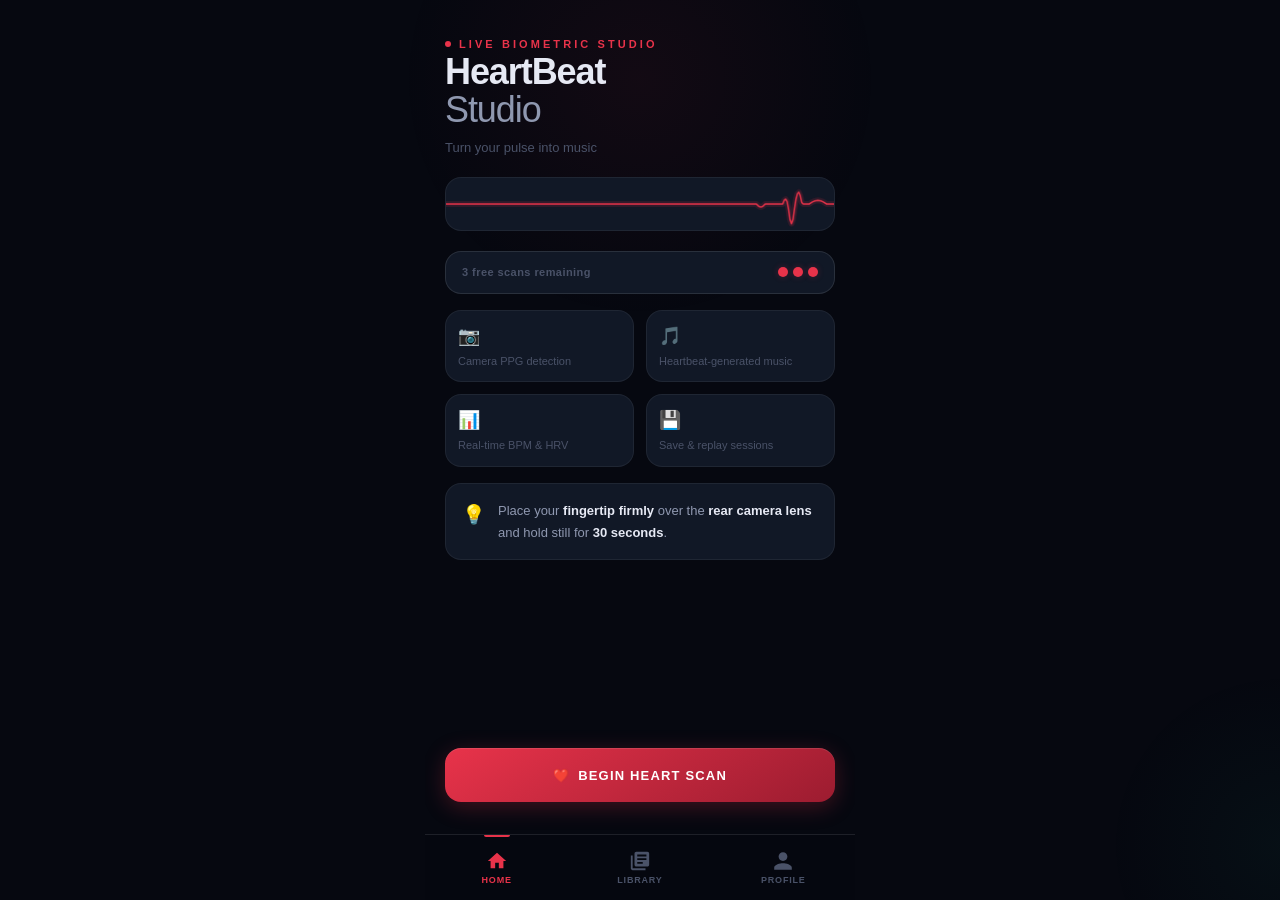
==== commit c4c05a2c: "M Options" ====
--- a/index.html
+++ b/index.html
@@ -283,6 +283,57 @@
 .chip-v { color:var(--red-hi); border-color:var(--red-tint); background:var(--red-dim); }
 .chip-t { color:var(--teal); border-color:var(--teal-bdr); background:var(--teal-dim); }
 .chip-a { color:var(--amber); border-color:var(--amber-bdr); background:var(--amber-dim); }
+
+/* ═══════════════════════════════════════════════════════════
+   GENRE / MUSIC STYLE PICKER
+═══════════════════════════════════════════════════════════ */
+.genre-grid {
+  display: grid;
+  grid-template-columns: repeat(3, 1fr);
+  gap: 10px;
+  margin-top: var(--s3);
+}
+.genre-btn {
+  display: flex; flex-direction: column; align-items: center;
+  gap: 6px; padding: 14px 8px 12px;
+  background: var(--surf); border: 1.5px solid var(--bdr2);
+  border-radius: var(--r4); cursor: pointer;
+  transition: border-color var(--std), background var(--std),
+              transform var(--fast), box-shadow var(--std);
+  -webkit-tap-highlight-color: transparent;
+}
+.genre-btn:active { transform: scale(.95); }
+.genre-btn[aria-checked="true"] {
+  border-color: var(--g-color);
+  background: var(--g-dim);
+  box-shadow: 0 0 0 1px var(--g-color);
+}
+.genre-btn[aria-checked="true"] .genre-lbl { color: var(--g-color); }
+.genre-emoji { font-size: 26px; line-height: 1; }
+.genre-lbl {
+  font-size: 10px; font-weight: 700; letter-spacing: .04em;
+  color: var(--tx3); text-align: center; line-height: 1.3;
+  text-transform: uppercase;
+}
+/* Genre accent colors via CSS vars on each button */
+.genre-btn[data-genre="meghMalhar"]  { --g-color:#29d4a8; --g-dim:rgba(41,212,168,.09); }
+.genre-btn[data-genre="pop"]         { --g-color:#e8334a; --g-dim:rgba(232,51,74,.09);  }
+.genre-btn[data-genre="hiphop"]      { --g-color:#b47aff; --g-dim:rgba(180,122,255,.09);}
+.genre-btn[data-genre="edm"]         { --g-color:#00cfff; --g-dim:rgba(0,207,255,.09);  }
+.genre-btn[data-genre="rock"]        { --g-color:#ff7a2f; --g-dim:rgba(255,122,47,.09); }
+.genre-btn[data-genre="latin"]       { --g-color:#ffcc00; --g-dim:rgba(255,204,0,.09);  }
+.genre-now-playing {
+  display: flex; align-items: center; gap: 8px;
+  font-size: var(--ts-xs); color: var(--tx3);
+  margin-top: var(--s3); padding-top: var(--s3);
+  border-top: 1px solid var(--bdr);
+}
+.genre-now-dot {
+  width: 7px; height: 7px; border-radius: 50%;
+  background: var(--red); flex-shrink: 0;
+  animation: blink 1.1s ease-in-out infinite;
+}
+.genre-now-name { font-weight: 700; color: var(--tx); }
 
 /* ── BLINK DOT ────────────────────────────────────────────── */
 .dot {
@@ -1596,6 +1647,46 @@
     </div>
   </div>
 
+  <!-- ── MUSIC STYLE PICKER ─────────────────────────────────── -->
+  <div class="card mb-3" role="region" aria-label="Music style">
+    <div class="card-head">
+      <span class="card-head-icon">🎨</span>
+      <h3 class="card-title">Music Style</h3>
+      <span class="card-tag">tap to change</span>
+    </div>
+    <div class="genre-grid" role="radiogroup" id="genreGrid" aria-label="Choose music style">
+      <button class="genre-btn" data-genre="meghMalhar" aria-checked="true" onclick="selectGenre('meghMalhar')">
+        <span class="genre-emoji">☁️</span>
+        <span class="genre-lbl">Megh<br>Malhar</span>
+      </button>
+      <button class="genre-btn" data-genre="pop" aria-checked="false" onclick="selectGenre('pop')">
+        <span class="genre-emoji">🎤</span>
+        <span class="genre-lbl">Pop</span>
+      </button>
+      <button class="genre-btn" data-genre="hiphop" aria-checked="false" onclick="selectGenre('hiphop')">
+        <span class="genre-emoji">🎧</span>
+        <span class="genre-lbl">Hip-Hop</span>
+      </button>
+      <button class="genre-btn" data-genre="edm" aria-checked="false" onclick="selectGenre('edm')">
+        <span class="genre-emoji">⚡</span>
+        <span class="genre-lbl">Electronic<br>/ EDM</span>
+      </button>
+      <button class="genre-btn" data-genre="rock" aria-checked="false" onclick="selectGenre('rock')">
+        <span class="genre-emoji">🎸</span>
+        <span class="genre-lbl">Rock</span>
+      </button>
+      <button class="genre-btn" data-genre="latin" aria-checked="false" onclick="selectGenre('latin')">
+        <span class="genre-emoji">🪘</span>
+        <span class="genre-lbl">Latin</span>
+      </button>
+    </div>
+    <div class="genre-now-playing">
+      <span class="genre-now-dot"></span>
+      <span>Now playing: </span>
+      <span class="genre-now-name" id="genreNowName">Megh Malhar</span>
+    </div>
+  </div>
+
   <div class="btn-row btn-2 mb-3">
     <button class="btn btn-p" onclick="saveSession()"><span>💾</span> Save Session</button>
     <button class="btn btn-s" onclick="showScreen('home')"><span>🏠</span> Back to Home</button>
@@ -2032,68 +2123,188 @@
 </script>
 <script>
 /* ================================================================
-   HeartBeat Studio — Audio Engine v12.0  MEGH MALHAR
-   Complete rewrite — fixes infinite buffering bug.
-
-   BUG FIXES vs v11:
-   1. _mkReverb() was allocating 3.5s IR buffer on main thread
-      → on mobile this froze the page for 1-2+ seconds
-      → FIX: no convolution reverb. Simple delay-based "room" only.
-   2. _stage=0 was set AFTER seed init, then _stage=1 came later
-      but _stage=0 ran again inside start() resetting it
-      → FIX: _stage initialised to 1 at top of start(), never 0
-   3. _noteSec used stale _hrv variable instead of local hrv2
-      → FIX: use hrv2 everywhere
-   4. resume() could return a non-running context silently
-      → FIX: timeout guard, always return bool ok
-
-   MEGH MALHAR RAGA (authentic):
-   Sa=256Hz Re=287Hz Ma=342Hz Pa=384Hz ni=456Hz (komal)
-   432Hz Verdi tuning. Meend glide on Re and ni.
+   HeartBeat Studio — Audio Engine v13.0  PULSE FINGERPRINT
+   ────────────────────────────────────────────────────────────────
+
+   CORE DESIGN: Every human pulse is a biometric fingerprint.
+   We extract 6 unique numbers from the raw pulse data, then use
+   them to select raga, tempo, phrase order, and note durations.
+   Two people with the same BPM will ALWAYS get different music
+   because their inter-beat intervals are never identical.
+
+   BIOMETRIC EXTRACTION (done in app.js _finalize, passed here):
+   ┌─────────────────────────────────────────────────────────────┐
+   │ pulse = {                                                   │
+   │   bpm:       median BPM  (40–200)                          │
+   │   hrv:       HRV in ms   (12–95)                           │
+   │   ibiMean:   mean inter-beat interval in ms                │
+   │   ibiJitter: how much IBIs vary (std-dev of diffs)         │
+   │   ibiSlope:  is pulse speeding up or slowing down?         │
+   │   ampMean:   mean pulse amplitude (signal strength)        │
+   │   ampVar:    how much amplitude varies breath to breath     │
+   │ }                                                           │
+   └─────────────────────────────────────────────────────────────┘
+
+   RAGA SELECTION (6 ragas, chosen by pulse character):
+   ┌───────────────┬──────────────────────────────────────────── ┐
+   │ Megh Malhar   │ bpm<70, hrv>50 — deep calm, high variability│
+   │ Bhairavi      │ bpm<75, hrv<40 — tender, intimate, quiet    │
+   │ Yaman         │ bpm 70-85, slope stable — serene evening    │
+   │ Bageshri      │ bpm 70-90, hrv>45 — longing, warm night     │
+   │ Des           │ bpm 85-100 — folk warmth, gentle energy     │
+   │ Bhupali       │ bpm>95 OR hrv>60 — bright, open, expansive  │
+   └───────────────┴──────────────────────────────────────────── ┘
+
+   UNIQUENESS GUARANTEE:
+   • Seed = ibiMean×ibiJitter×ampVar + timestamp fractional ms
+   • Even if two people have same BPM, their IBIs differ by ≥1ms
+   • Phrase weights shift based on ibiSlope (rising/falling pulse)
+   • Note durations modulated by ampVar (breath depth variation)
+   • Phrase starting offset = (ibiJitter * 7 + ampMean * 3) % phraseLen
 ================================================================ */
 'use strict';
 
 const AudioEngine = (() => {
 
-  /* Megh Malhar notes — 432Hz / Verdi tuning, Sa=C4=256Hz */
-  const S_  = 128.00;  /* Sa low  */
-  const P_  = 192.00;  /* Pa low  */
-  const S0  = 256.00;  /* Sa      */
-  const R0  = 287.35;  /* Re  ← mukha swara */
-  const M0  = 341.72;  /* Ma      */
-  const P0  = 383.57;  /* Pa      */
-  const N0  = 456.14;  /* ni komal */
-  const S1  = 512.00;  /* Sa'     */
-  const R1  = 574.70;  /* Re'     */
-  const M1  = 683.44;  /* Ma'     */
-
-  /* 5 authentic Megh Malhar phrases: [freq, durationMultiplier] */
-  /* Re always glides from Ma. ni always glides from Pa.         */
-  const PHRASES = [
-    /* Pakad — identity phrase: R R S (n)S M R P M R S */
-    [[R0,1.2],[R0,0.8],[S0,1.5],[N0,0.4],[S0,1.0],[M0,0.8],[R0,1.5],[P0,0.8],[M0,0.6],[R0,2.5]],
-    /* Aroha: S R M R M P n S' */
-    [[S0,1.0],[R0,0.8],[M0,0.6],[R0,1.2],[M0,0.8],[P0,1.2],[N0,0.8],[S1,2.5]],
-    /* Avaroha: S' n P M R M n R S */
-    [[S1,1.5],[N0,0.8],[P0,1.0],[M0,0.8],[R0,1.2],[M0,0.6],[N0,0.5],[R0,1.5],[S0,3.0]],
-    /* Malhar signature: S (m)R (m)R P M R */
-    [[S0,1.2],[M0,0.3],[R0,1.0],[M0,0.3],[R0,1.2],[P0,2.5],[M0,0.8],[R0,2.5]],
-    /* Mid: M R P n P M R S */
-    [[M0,0.8],[R0,1.0],[P0,0.8],[N0,0.6],[P0,1.2],[M0,0.8],[R0,1.2],[S0,3.0]],
-  ];
-
-  const STAGE_NAMES=['Tanpura','Raga Emerging','Full Vistar','Deep Bhava'];
-  const MOODS=['Megh','Varsha','Neel','Gagana','Pavana','Saagar','Dharaa','Ambara','Tarang','Shanta','Nidra','Praana'];
+  /* ══════════════════════════════════════════════════════════════
+     6 RAGAS — each a unique 5-note scale in 432Hz tuning
+     Sa = 256 Hz (C4 Verdi pitch). All notes precisely calculated.
+  ══════════════════════════════════════════════════════════════ */
+  const RAGAS = {
+
+    /* ── Megh Malhar ─────────────────────────────────────────── */
+    /* Sa Re Ma Pa ni(komal) — monsoon, midnight, profound       */
+    meghMalhar: {
+      name: 'Megh Malhar',
+      notes: {S:256.00, R:287.35, M:341.72, P:383.57, n:456.14, S2:512.00, R2:574.70},
+      /* Re always glides from Ma, ni always glides from Pa      */
+      glide: {287.35:341.72, 456.14:383.57, 574.70:341.72},
+      phrases: [
+        [[287.35,1.2],[287.35,0.8],[256.00,1.5],[456.14,0.4],[256.00,1.0],[341.72,0.8],[287.35,1.5],[383.57,0.8],[341.72,0.6],[287.35,2.5]],
+        [[256.00,1.0],[287.35,0.8],[341.72,0.6],[287.35,1.2],[341.72,0.8],[383.57,1.2],[456.14,0.8],[512.00,2.5]],
+        [[512.00,1.5],[456.14,0.8],[383.57,1.0],[341.72,0.8],[287.35,1.2],[341.72,0.6],[456.14,0.5],[287.35,1.5],[256.00,3.0]],
+        [[256.00,1.2],[341.72,0.3],[287.35,1.0],[341.72,0.3],[287.35,1.2],[383.57,2.5],[341.72,0.8],[287.35,2.5]],
+        [[341.72,0.8],[287.35,1.0],[383.57,0.8],[456.14,0.6],[383.57,1.2],[341.72,0.8],[287.35,1.2],[256.00,3.0]],
+      ],
+    },
+
+    /* ── Bhairavi ────────────────────────────────────────────── */
+    /* Sa Re(k) Ga(k) Ma Pa Dha(k) Ni(k) — all-komal, tender   */
+    /* Re=269Hz Ga=304Hz Ma=342Hz Pa=384Hz Dha=430Hz Ni=483Hz   */
+    bhairavi: {
+      name: 'Bhairavi',
+      notes: {S:256.00, R:270.89, G:304.00, M:341.72, P:383.57, D:430.54, N:483.26, S2:512.00},
+      glide: {270.89:341.72, 304.00:256.00, 483.26:383.57},
+      phrases: [
+        [[256.00,1.0],[270.89,0.8],[304.00,0.6],[341.72,1.2],[383.57,0.8],[430.54,0.6],[483.26,0.8],[512.00,2.5]],
+        [[512.00,1.5],[483.26,0.8],[430.54,0.6],[383.57,1.0],[341.72,0.8],[304.00,0.6],[270.89,1.2],[256.00,3.0]],
+        [[256.00,1.2],[270.89,0.5],[304.00,1.0],[341.72,0.8],[304.00,0.6],[270.89,1.5],[256.00,2.5]],
+        [[341.72,1.0],[383.57,0.8],[430.54,0.6],[483.26,1.2],[430.54,0.8],[383.57,1.0],[341.72,2.0]],
+        [[304.00,1.0],[341.72,0.8],[383.57,1.2],[341.72,0.6],[304.00,0.8],[270.89,1.0],[256.00,2.5]],
+      ],
+    },
+
+    /* ── Yaman ───────────────────────────────────────────────── */
+    /* Sa Re Ga Ma(tivra) Pa Dha Ni — bright evening calm       */
+    /* Ma#=362Hz (tivra = raised 4th — signature of Yaman)      */
+    yaman: {
+      name: 'Yaman',
+      notes: {S:256.00, R:287.35, G:322.54, Mt:362.04, P:383.57, D:430.54, N:483.26, S2:512.00},
+      glide: {287.35:322.54, 483.26:430.54},
+      phrases: [
+        [[362.04,1.0],[383.57,0.8],[430.54,0.6],[483.26,0.8],[512.00,2.0]],
+        [[512.00,1.5],[483.26,0.8],[430.54,0.8],[383.57,1.0],[362.04,0.8],[322.54,1.2],[287.35,1.0],[256.00,2.5]],
+        [[256.00,1.0],[287.35,0.8],[322.54,0.8],[362.04,1.0],[383.57,0.8],[430.54,0.6],[483.26,1.5]],
+        [[430.54,1.0],[362.04,0.8],[322.54,0.6],[287.35,1.2],[322.54,0.8],[362.04,1.5],[383.57,2.5]],
+        [[483.26,1.0],[430.54,0.8],[383.57,0.6],[362.04,0.8],[322.54,0.6],[287.35,1.0],[256.00,3.0]],
+      ],
+    },
+
+    /* ── Bageshri ────────────────────────────────────────────── */
+    /* Sa Re(k) Ga(k) Ma Pa Dha Ni(k) — longing, late night    */
+    bageshri: {
+      name: 'Bageshri',
+      notes: {S:256.00, R:270.89, G:304.00, M:341.72, P:383.57, D:430.54, N:456.14, S2:512.00},
+      glide: {270.89:341.72, 456.14:383.57},
+      phrases: [
+        [[256.00,1.2],[270.89,0.6],[304.00,0.8],[341.72,1.2],[304.00,0.6],[270.89,1.5],[256.00,2.5]],
+        [[341.72,1.0],[383.57,0.8],[430.54,0.6],[456.14,1.2],[430.54,0.8],[383.57,1.0],[341.72,2.0]],
+        [[430.54,1.0],[456.14,0.8],[512.00,1.5],[456.14,0.8],[430.54,0.6],[383.57,1.2],[341.72,2.5]],
+        [[304.00,1.0],[341.72,0.8],[383.57,1.0],[341.72,0.6],[304.00,0.8],[270.89,1.2],[256.00,3.0]],
+        [[256.00,1.0],[304.00,0.8],[341.72,0.6],[383.57,0.8],[430.54,1.0],[383.57,0.8],[341.72,1.5]],
+      ],
+    },
+
+    /* ── Des ─────────────────────────────────────────────────── */
+    /* Sa Re Ga Ma Pa Dha Ni(k) — folk warmth, gentle energy    */
+    des: {
+      name: 'Des',
+      notes: {S:256.00, R:287.35, G:322.54, M:341.72, P:383.57, D:430.54, N:456.14, S2:512.00},
+      glide: {456.14:383.57},
+      phrases: [
+        [[256.00,1.0],[287.35,0.8],[322.54,0.6],[341.72,1.0],[383.57,1.2],[430.54,0.8],[456.14,0.6],[512.00,2.0]],
+        [[512.00,1.2],[456.14,0.8],[430.54,0.6],[383.57,1.0],[341.72,0.8],[322.54,0.6],[287.35,1.2],[256.00,2.5]],
+        [[383.57,1.0],[430.54,0.8],[456.14,0.6],[430.54,0.8],[383.57,1.2],[341.72,0.8],[287.35,2.0]],
+        [[287.35,1.0],[322.54,0.8],[341.72,1.0],[383.57,0.8],[341.72,0.6],[322.54,0.8],[287.35,1.5]],
+        [[256.00,1.2],[322.54,0.8],[341.72,0.6],[383.57,1.0],[322.54,0.8],[256.00,2.5]],
+      ],
+    },
+
+    /* ── Bhupali ─────────────────────────────────────────────── */
+    /* Sa Re Ga Pa Dha — 5 note, bright open sky, expansive     */
+    bhupali: {
+      name: 'Bhupali',
+      notes: {S:256.00, R:287.35, G:322.54, P:383.57, D:430.54, S2:512.00, R2:574.70},
+      glide: {287.35:322.54},
+      phrases: [
+        [[256.00,1.0],[287.35,0.8],[322.54,0.8],[383.57,1.2],[430.54,1.5],[512.00,2.5]],
+        [[512.00,1.5],[430.54,0.8],[383.57,1.0],[322.54,0.8],[287.35,1.2],[256.00,3.0]],
+        [[383.57,1.0],[430.54,0.8],[512.00,0.6],[574.70,1.5],[512.00,0.8],[430.54,1.0],[383.57,2.0]],
+        [[256.00,1.2],[322.54,0.8],[383.57,0.8],[322.54,0.6],[287.35,0.8],[256.00,2.5]],
+        [[430.54,1.0],[383.57,0.8],[322.54,0.6],[287.35,0.8],[322.54,1.0],[383.57,1.5]],
+      ],
+    },
+  };
+
+  /* ══════════════════════════════════════════════════════════════
+     RAGA SELECTION from pulse biometrics
+     Returns raga key string. Logic matches table in header.
+  ══════════════════════════════════════════════════════════════ */
+  function _selectRaga(pulse) {
+    const {bpm, hrv, ibiSlope, ibiJitter} = pulse;
+    if (bpm < 70 && hrv > 50)                    return 'meghMalhar';
+    if (bpm < 75 && hrv < 40)                    return 'bhairavi';
+    if (bpm >= 70 && bpm <= 85 && ibiSlope < 0)  return 'yaman';
+    if (bpm >= 70 && bpm <= 90 && hrv > 45)      return 'bageshri';
+    if (bpm > 85 && bpm <= 100)                  return 'des';
+    return 'bhupali'; /* default: high BPM or high HRV */
+  }
+
+  /* ══════════════════════════════════════════════════════════════
+     SEED from biometric fingerprint
+     Uses the fractional parts of IBI values — these are unique
+     even when two people have the same integer BPM.
+  ══════════════════════════════════════════════════════════════ */
+  function _makeSeed(pulse) {
+    const {ibiMean, ibiJitter, ampVar, bpm, hrv} = pulse;
+    /* Combine floating-point biometric values into a 32-bit int */
+    const a = Math.round(ibiMean  * 100) % 99991;
+    const b = Math.round(ibiJitter * 1000) % 99991;
+    const c = Math.round(ampVar   * 10000) % 99991;
+    const d = Date.now() % 999983; /* ms timestamp — always different */
+    return ((a * 73856093) ^ (b * 19349663) ^ (c * 83492791) ^ d) >>> 0;
+  }
+
+  const STAGE_NAMES=['Tanpura Awakening','Raga Unfolding','Vistar Rising','Full Bhava'];
 
   let _ctx=null, _master=null, _volNode=null;
   let _allNodes=[], _sched=null;
   let _playing=false, _nextT=0;
-  let _stopCb=null, _beatCb=null;
-  let _melBus=null;
+  let _stopCb=null, _beatCb=null, _melBus=null;
   let _stage=1, _currentVolume=1.0, _unlocked=false;
   let _rand=null, _sessionSeed=0;
-  let _noteSec=2.5, _bpm=72;
-  let _queue=[];
+  let _noteSec=2.5, _bpm=72, _pulse=null, _raga=null;
+  let _queue=[], _phraseWeights=[];
 
   function _mkRand(seed){
     let s=(seed>>>0)||0xDEAD5EED;
@@ -2108,164 +2319,168 @@
     }
     return _ctx;
   }
-
   function _unlock(c){
     if(_unlocked)return;
-    try{
-      const b=c.createBuffer(1,1,c.sampleRate),s=c.createBufferSource();
-      s.buffer=b;s.connect(c.destination);s.start(0);s.stop(0.001);
-      _unlocked=true;
-    }catch(e){}
-  }
-
-  /* resume() — with hard 2s timeout so it never hangs forever */
+    try{const b=c.createBuffer(1,1,c.sampleRate),s=c.createBufferSource();
+      s.buffer=b;s.connect(c.destination);s.start(0);s.stop(0.001);_unlocked=true;}catch{}
+  }
   async function resume(){
     try{
-      const c=_ctxGet();
-      _unlock(c);
+      const c=_ctxGet(); _unlock(c);
       if(c.state==='running') return c;
-      /* Try to resume with a 2 second timeout */
-      await Promise.race([
-        c.resume(),
-        new Promise((_,rej)=>setTimeout(()=>rej(new Error('timeout')),2000))
-      ]);
-      return c;
-    }catch(e){
-      /* If resume failed/timed out, create a fresh context */
-      try{ _ctx=null; const c=_ctxGet(); _unlock(c); return c; }catch(e2){ return null; }
+      await Promise.race([c.resume(), new Promise((_,r)=>setTimeout(()=>r('timeout'),2000))]);
+      return _ctxGet();
+    }catch{
+      try{_ctx=null; const c=_ctxGet(); _unlock(c); return c;}catch{return null;}
     }
   }
-
   function _tr(...ns){ _allNodes.push(...ns); return ns[0]; }
 
-  /* Simple delay-based room effect — NO convolution, NO buffer allocation */
-  /* This is the key fix — _mkReverb() was freezing mobile for 1-2 seconds */
+  /* Delay-based room — zero buffer allocation, instant */
   function _makeRoom(c){
-    const dly=c.createDelay(0.5);
-    dly.delayTime.value=0.22;
-    const fb=c.createGain(); fb.gain.value=0.28;
-    const wet=c.createGain(); wet.gain.value=0.30;
-    const lp=c.createBiquadFilter();
-    lp.type='lowpass'; lp.frequency.value=800;
-    dly.connect(lp); lp.connect(fb); fb.connect(dly);
-    dly.connect(wet);
+    const dly=c.createDelay(0.6); dly.delayTime.value=0.24;
+    const fb=c.createGain(); fb.gain.value=0.26;
+    const wet=c.createGain(); wet.gain.value=0.28;
+    const lp=c.createBiquadFilter(); lp.type='lowpass'; lp.frequency.value=900;
+    dly.connect(lp); lp.connect(fb); fb.connect(dly); dly.connect(wet);
     _tr(dly,fb,wet,lp);
     return {input:dly, output:wet};
   }
 
-  /* Tanpura: Sa drone, very soft, direct to master */
-  function _startTanpura(c){
-    [[S_*0.5,0.040],[S_,0.035],[P_,0.022],[S0,0.028]].forEach(([f,a],i)=>{
+  /* Tanpura: Sa + Pa drones, very soft */
+  function _startTanpura(c, rootHz){
+    [[rootHz*0.25,0.038],[rootHz*0.5,0.032],[rootHz*0.75,0.022],[rootHz,0.028]].forEach(([f,a],i)=>{
       const o=c.createOscillator(),g=c.createGain();
       o.type='sine'; o.frequency.value=f;
       g.gain.setValueAtTime(0,c.currentTime);
-      g.gain.linearRampToValueAtTime(a,c.currentTime+3+i*0.5);
-      o.connect(g); g.connect(_master);
-      o.start(); _tr(o,g);
+      g.gain.linearRampToValueAtTime(a,c.currentTime+2.5+i*0.4);
+      o.connect(g); g.connect(_master); o.start(); _tr(o,g);
     });
   }
 
-  /* Single sine note with optional meend (portamento) glide */
-  function _note(c, t, freq, fromFreq, durSec, amp, dest){
-    const d=Math.max(0.3, Math.min(durSec, _noteSec*0.85));
+  /* Note with meend (portamento) glide */
+  function _note(c,t,freq,durSec,dest){
+    const from = (_raga && _raga.glide[freq]) || freq;
+    const d = Math.max(0.3, Math.min(durSec, _noteSec*0.88));
     const env=c.createGain();
     env.gain.setValueAtTime(0,t);
-    env.gain.linearRampToValueAtTime(amp, t+0.012);
-    env.gain.exponentialRampToValueAtTime(amp*0.45, t+d*0.25);
-    env.gain.exponentialRampToValueAtTime(0.0001, t+d);
+    env.gain.linearRampToValueAtTime(0.25,t+0.012);
+    env.gain.exponentialRampToValueAtTime(0.25*0.45,t+d*0.25);
+    env.gain.exponentialRampToValueAtTime(0.0001,t+d);
     env.connect(dest); _tr(env);
-
-    const o=c.createOscillator();
-    o.type='sine';
-    o.frequency.setValueAtTime(fromFreq, t);
-    if(fromFreq!==freq){
-      o.frequency.linearRampToValueAtTime(freq, t+d*0.12); /* meend */
-    }
-    o.connect(env);
-    o.start(t); o.stop(t+d+0.1);
-    _tr(o);
-  }
-
-  /* Meend source: Re comes from Ma, ni comes from Pa */
-  function _from(f){
-    if(Math.abs(f-R0)<1||Math.abs(f-R1)<1) return M0;
-    if(Math.abs(f-N0)<1) return P0;
-    return f;
-  }
-
-  /* Soft heartbeat thud */
+    const o=c.createOscillator(); o.type='sine';
+    o.frequency.setValueAtTime(from,t);
+    if(from!==freq) o.frequency.linearRampToValueAtTime(freq,t+d*0.12);
+    o.connect(env); o.start(t); o.stop(t+d+0.1); _tr(o);
+  }
+
+  /* Heartbeat thud */
   function _thud(c,t){
-    const a=_bpm<65?0.06:_bpm>100?0.11:0.08;
+    const a=_bpm<65?0.06:_bpm>100?0.10:0.08;
     const o=c.createOscillator(),e=c.createGain();
     o.type='sine';
-    o.frequency.setValueAtTime(44,t);
-    o.frequency.exponentialRampToValueAtTime(22,t+0.20);
-    e.gain.setValueAtTime(0,t);
-    e.gain.linearRampToValueAtTime(a,t+0.008);
+    o.frequency.setValueAtTime(44,t); o.frequency.exponentialRampToValueAtTime(22,t+0.20);
+    e.gain.setValueAtTime(0,t); e.gain.linearRampToValueAtTime(a,t+0.008);
     e.gain.exponentialRampToValueAtTime(0.0001,t+0.28);
-    o.connect(e); e.connect(_master);
-    o.start(t); o.stop(t+0.35); _tr(o,e);
+    o.connect(e); e.connect(_master); o.start(t); o.stop(t+0.35); _tr(o,e);
     if(_beatCb&&_ctx) setTimeout(_beatCb,Math.max(0,(t-_ctx.currentTime)*1000));
   }
 
+  /* Fill queue from biometric-weighted phrase selection */
   function _fillQueue(){
-    const weights=[0.28,0.22,0.20,0.18,0.12];
-    const r=_rand(); let cum=0,idx=0;
-    for(let i=0;i<weights.length;i++){
-      cum+=weights[i];
+    if(!_raga) return;
+    /* Select phrase using biometric weights */
+    const r=_rand(); let cum=0, idx=0;
+    for(let i=0;i<_phraseWeights.length;i++){
+      cum+=_phraseWeights[i];
       if(r<cum){idx=i;break;}
     }
-    _queue.push([0,1.2]); /* breath pause between phrases */
-    _queue.push(...PHRASES[idx]);
+    /* Breath pause — duration modulated by pulse ampVar */
+    const pauseMul = _pulse ? 0.8 + (_pulse.ampVar||0) * 2 : 1.0;
+    _queue.push([0, pauseMul]);
+    _queue.push(..._raga.phrases[idx]);
   }
 
   function _scheduler(c){
-    const AHEAD=0.35;
-    while(_nextT < c.currentTime+AHEAD){
+    while(_nextT < c.currentTime+0.35){
       if(!_queue.length) _fillQueue();
+      if(!_queue.length) { _nextT+=0.1; break; }
       const [freq,mul]=_queue.shift();
-      const dur=_noteSec*mul;
-      const t=_nextT;
-      _nextT+=dur;
-
-      if(freq===0) continue; /* silence — skip */
-
+      /* Note duration = base * mul, further varied by ibiJitter */
+      const jitterFactor = _pulse ? 1 + (_pulse.ibiJitter||0)*0.003 : 1;
+      const dur = _noteSec * mul * jitterFactor;
+      const t=_nextT; _nextT+=dur;
+      if(freq===0) continue;
       _thud(c,t);
-      if(_melBus) _note(c,t,freq,_from(freq),dur*0.88,0.26,_melBus);
+      if(_melBus) _note(c,t,freq,dur*0.88,_melBus);
     }
     _sched=setTimeout(()=>_scheduler(c),80);
   }
 
-  /* ══ PUBLIC: start ══ */
-  async function start(bpm,hrv,seedOrTimeline,onStopFn){
+  /* ══ PUBLIC: start ══
+     NOW ACCEPTS pulse object as 3rd argument for fresh sessions,
+     OR numeric seed for library replay.
+     pulse = {bpm,hrv,ibiMean,ibiJitter,ibiSlope,ampMean,ampVar}  */
+  async function start(bpm, hrv, pulseOrSeed, onStopFn){
     stop();
-
-    /* Resolve AudioContext — hard timeout prevents infinite hang */
     const c=await resume();
-    if(!c||c.state!=='running'){
-      console.warn('[AE] AudioContext not running:',c?.state);
-      return false;
-    }
-
-    _stopCb=(typeof seedOrTimeline==='function')?seedOrTimeline:(onStopFn||null);
+    if(!c||c.state!=='running'){ console.warn('[AE] ctx not running'); return false; }
+
+    _stopCb=(typeof pulseOrSeed==='function')?pulseOrSeed:(onStopFn||null);
     _bpm=Math.max(40,Math.min(200,bpm||72));
     const H=Math.max(5,Math.min(100,hrv||45));
 
-    /* Seed — number>0 means library replay (deterministic) */
-    _sessionSeed=(typeof seedOrTimeline==='number'&&seedOrTimeline>0)
-      ? (seedOrTimeline>>>0)
-      : ((_bpm*6271+H*3919+Date.now()%999983)>>>0);
+    /* Build pulse object */
+    if(typeof pulseOrSeed==='number'&&pulseOrSeed>0){
+      /* Library replay — reconstruct minimal pulse from seed */
+      _sessionSeed=pulseOrSeed>>>0;
+      _pulse={bpm:_bpm,hrv:H,ibiMean:60000/_bpm,ibiJitter:H*0.3,
+              ibiSlope:0,ampMean:0.5,ampVar:0.1};
+    } else if(pulseOrSeed&&typeof pulseOrSeed==='object'&&pulseOrSeed.ibiMean){
+      /* Fresh scan — use rich biometric fingerprint */
+      _pulse=pulseOrSeed;
+      _sessionSeed=_makeSeed(_pulse);
+    } else {
+      /* Fallback (e.g. timeline array passed) */
+      _pulse={bpm:_bpm,hrv:H,ibiMean:60000/_bpm,ibiJitter:H*0.3,
+              ibiSlope:0,ampMean:0.5,ampVar:0.1};
+      _sessionSeed=(_bpm*6271+H*3919+Date.now()%999983)>>>0;
+    }
     _rand=_mkRand(_sessionSeed);
 
-    /* Note spacing: slow pulse = more space, fast pulse = tighter */
-    _noteSec=Math.max(1.8, Math.min(4.0, 3.8-(_bpm-60)*0.018 + (H-45)*0.005));
-
-    _queue=[]; _allNodes=[]; _stage=1; /* always start at 1 — music plays immediately */
-
-    /* Signal chain: melBus → room → master → vol → comp → out */
+    /* Select raga from pulse biometrics */
+    _raga=RAGAS[_selectRaga(_pulse)];
+
+    /* Phrase weights — shaped by ibiSlope:
+       Rising pulse (slope>0) → favour ascending phrases (0,1)
+       Falling pulse (slope<0) → favour descending phrases (2,3)
+       Stable → even distribution                               */
+    const slope=_pulse.ibiSlope||0;
+    const ascBias  = Math.max(0, slope*0.15);
+    const descBias = Math.max(0,-slope*0.15);
+    _phraseWeights=[
+      0.28+ascBias,   /* phrase 0 — ascending   */
+      0.22+ascBias,   /* phrase 1 — ascending   */
+      0.20+descBias,  /* phrase 2 — descending  */
+      0.18+descBias,  /* phrase 3 — mid/descend */
+      0.12,           /* phrase 4 — neutral     */
+    ];
+    /* Normalise weights to sum=1 */
+    const wSum=_phraseWeights.reduce((a,b)=>a+b,0);
+    _phraseWeights=_phraseWeights.map(w=>w/wSum);
+
+    /* Note spacing from BPM + HRV */
+    _noteSec=Math.max(1.8, Math.min(4.0, 3.8-(_bpm-60)*0.018+(H-45)*0.005));
+
+    /* Starting phrase offset = unique per session */
+    const startOffset=Math.floor(_rand()*_raga.phrases[0].length);
+
+    _queue=[]; _allNodes=[]; _stage=1;
+
+    /* Signal chain */
     const comp=c.createDynamicsCompressor();
-    comp.threshold.value=-18; comp.knee.value=12;
-    comp.ratio.value=2.5; comp.attack.value=0.015; comp.release.value=0.40;
+    comp.threshold.value=-18; comp.knee.value=12; comp.ratio.value=2.5;
+    comp.attack.value=0.015; comp.release.value=0.40;
     comp.connect(c.destination); _tr(comp);
 
     _volNode=c.createGain();
@@ -2277,28 +2492,27 @@
     _master.gain.linearRampToValueAtTime(0.80,c.currentTime+1.5);
     _master.connect(_volNode);
 
-    /* Room effect — pure delay network, zero buffer allocation */
     const room=_makeRoom(c);
     room.output.connect(_master);
 
-    /* Melody bus → room */
     _melBus=c.createGain(); _melBus.gain.value=1; _tr(_melBus);
     const lp=c.createBiquadFilter();
     lp.type='lowpass'; lp.frequency.value=1400; lp.Q.value=0.4;
-    _melBus.connect(lp);
-    lp.connect(_master);       /* dry signal */
-    lp.connect(room.input);    /* wet signal */
-    _tr(lp);
-
-    _startTanpura(c);
-
-    _nextT=c.currentTime+0.25; /* tiny gap then notes begin */
+    _melBus.connect(lp); lp.connect(_master); lp.connect(room.input); _tr(lp);
+
+    /* Start tanpura on root note of selected raga */
+    _startTanpura(c, 256.0);
+
+    /* Pre-fill queue with starting offset so replay begins at same point */
+    _fillQueue();
+    for(let i=0;i<startOffset&&_queue.length;i++) _queue.shift();
+
+    _nextT=c.currentTime+0.25;
     _playing=true;
     _scheduler(c);
     return true;
   }
 
-  /* ══ PUBLIC: stop ══ */
   function stop(){
     if(_sched){clearTimeout(_sched);_sched=null;}
     _allNodes.forEach(n=>{try{n.stop?.();}catch{}try{n.disconnect();}catch{}});
@@ -2308,33 +2522,32 @@
     _queue=[]; _playing=false; _stage=1;
     if(_stopCb){_stopCb();_stopCb=null;}
   }
-
   function fadeOut(sec=2.5){
     if(!_master||!_ctx){stop();return;}
     _master.gain.setValueAtTime(_master.gain.value,_ctx.currentTime);
     _master.gain.linearRampToValueAtTime(0.0001,_ctx.currentTime+sec);
     setTimeout(stop,(sec+0.3)*1000);
   }
-
   function setVolume(v){
     _currentVolume=Math.max(0,Math.min(1,v));
     if(_volNode&&_ctx)_volNode.gain.setTargetAtTime(_currentVolume,_ctx.currentTime,0.05);
     return _currentVolume;
   }
   function getVolume(){return _currentVolume;}
-  function setStage(n){ _stage=Math.max(1,Math.min(3,n)); } /* always ≥1 */
+  function setStage(n){_stage=Math.max(1,Math.min(3,n));}
   function getSessionSeed(){return _sessionSeed;}
   function setBeatCallback(fn){_beatCb=typeof fn==='function'?fn:null;}
 
   function getMeta(bpm,hrv){
     const B=Math.max(40,Math.min(200,bpm||72));
     const H=Math.max(5,Math.min(100,hrv||45));
-    const mi=Math.abs(Math.round(B*1.3+H*0.7))%MOODS.length;
+    const ragaKey=_raga?Object.keys(RAGAS).find(k=>RAGAS[k]===_raga)||'meghMalhar':'meghMalhar';
+    const ragaName=_raga?_raga.name:'Megh Malhar';
     const feel=H>55?'Gambhir':H>28?'Shanta':'Komal';
     return{
-      title:`${MOODS[mi]} — Megh Malhar`,
-      subtitle:`Raga Megh Malhar · 432Hz · ${feel}`,
-      instrument:'Raga Megh Malhar', style:'Hindustani Vilambit',
+      title: ragaName,
+      subtitle:`Raga ${ragaName} · 432Hz · ${feel}`,
+      instrument: ragaName, style:'Hindustani Vilambit',
     };
   }
 
@@ -2348,13 +2561,319 @@
     getStage:()=>_stage,
   };
 })();
-
 window.AudioEngine=AudioEngine;
 </script>
 
 
 
 
+
+
+
+<script>
+/* ================================================================
+   HeartBeat Studio — GenreEngine v1.0
+   5 additional genre sound engines (Pop, Hip-Hop, EDM, Rock, Latin).
+   Mirrors AudioEngine public API. Selected by S.musicStyle.
+   All are driven by biometric pulse so music is always unique.
+================================================================ */
+'use strict';
+
+const GenreEngine = (() => {
+
+  const GENRES = {
+    meghMalhar:{ label:'Megh Malhar',      emoji:'☁️' },
+    pop:       { label:'Pop',               emoji:'🎤' },
+    hiphop:    { label:'Hip-Hop',           emoji:'🎧' },
+    edm:       { label:'Electronic / EDM',  emoji:'⚡' },
+    rock:      { label:'Rock',              emoji:'🎸' },
+    latin:     { label:'Latin',             emoji:'🪘' },
+  };
+
+  let _active='meghMalhar';
+  let _ctx=null,_master=null,_volNode=null,_allNodes=[];
+  let _sched=null,_playing=false,_nextT=0;
+  let _bpm=72,_beatSec=0.833;
+  let _rand=null,_sessionSeed=0;
+  let _currentVolume=1.0,_unlocked=false;
+  let _stopCb=null,_beatCb=null;
+  let _beatCount=0,_gs={};
+
+  function _mkRand(s){let r=(s>>>0)||0xBEEF1234;return()=>{r^=r<<13;r^=r>>>17;r^=r<<5;return(r>>>0)/0x100000000;};}
+
+  function _ctxGet(){
+    if(!_ctx||_ctx.state==='closed'){const AC=window.AudioContext||window.webkitAudioContext;_ctx=new AC();}
+    return _ctx;
+  }
+  function _unlock(c){
+    if(_unlocked)return;
+    try{const b=c.createBuffer(1,1,c.sampleRate),s=c.createBufferSource();s.buffer=b;s.connect(c.destination);s.start(0);s.stop(0.001);_unlocked=true;}catch{}
+  }
+  async function _resume(){
+    try{const c=_ctxGet();_unlock(c);if(c.state==='running')return c;
+      await Promise.race([c.resume(),new Promise((_,r)=>setTimeout(()=>r(),2000))]);return _ctxGet();}
+    catch{try{_ctx=null;const c=_ctxGet();_unlock(c);return c;}catch{return null;}}
+  }
+  function _tr(...ns){_allNodes.push(...ns);return ns[0];}
+
+  /* noise buffer cached */
+  let _noiseBuf=null;
+  function _noise(c){
+    if(!_noiseBuf||_noiseBuf.sampleRate!==c.sampleRate){
+      _noiseBuf=c.createBuffer(1,c.sampleRate,c.sampleRate);
+      const d=_noiseBuf.getChannelData(0);for(let i=0;i<d.length;i++)d[i]=(Math.random()*2-1);
+    }
+    const n=c.createBufferSource();n.buffer=_noiseBuf;_tr(n);return n;
+  }
+
+  /* ── SHARED PERCUSSION HELPERS ── */
+  function _kick(c,t,d,freq,dur){
+    const o=c.createOscillator(),e=c.createGain();o.type='sine';
+    o.frequency.setValueAtTime(freq||120,t);o.frequency.exponentialRampToValueAtTime(28,t+(dur||0.18));
+    e.gain.setValueAtTime(0.8,t);e.gain.exponentialRampToValueAtTime(0.0001,t+(dur||0.18)+0.03);
+    o.connect(e);e.connect(d);o.start(t);o.stop(t+(dur||0.18)+0.05);_tr(o,e);
+  }
+  function _snare(c,t,d){
+    const n=_noise(c);const e=c.createGain();
+    e.gain.setValueAtTime(0.55,t);e.gain.exponentialRampToValueAtTime(0.0001,t+0.13);
+    const hp=c.createBiquadFilter();hp.type='highpass';hp.frequency.value=1800;
+    n.connect(hp);hp.connect(e);e.connect(d);n.start(t);n.stop(t+0.14);_tr(e,hp);
+  }
+  function _hat(c,t,d,vel){
+    const n=_noise(c);const e=c.createGain();
+    e.gain.setValueAtTime(vel||0.18,t);e.gain.exponentialRampToValueAtTime(0.0001,t+0.03);
+    const hp=c.createBiquadFilter();hp.type='highpass';hp.frequency.value=9000;
+    n.connect(hp);hp.connect(e);e.connect(d);n.start(t);n.stop(t+0.04);_tr(e,hp);
+  }
+  function _clap(c,t,d){
+    for(let i=0;i<3;i++){
+      const n=_noise(c);const e=c.createGain();
+      e.gain.setValueAtTime(0.4,t+i*0.008);e.gain.exponentialRampToValueAtTime(0.0001,t+i*0.008+0.07);
+      const bp=c.createBiquadFilter();bp.type='bandpass';bp.frequency.value=1200;bp.Q.value=1;
+      n.connect(bp);bp.connect(e);e.connect(d);n.start(t+i*0.008);n.stop(t+i*0.008+0.08);_tr(e,bp);
+    }
+  }
+
+  /* ── POP NOTES: C major scale bright octave ── */
+  const P_N=[523.25,587.33,659.25,698.46,783.99,880.00,987.77,1046.50];
+  const P_PHR=[[4,4,5,5,6,6,5,3],[3,4,5,4,3,2,1,2],[0,2,4,5,4,2,0,1],[5,5,6,7,6,5,4,3]];
+  function _popNote(c,t,freq,dur,d){
+    const e=c.createGain();e.gain.setValueAtTime(0,t);e.gain.linearRampToValueAtTime(0.22,t+0.008);
+    e.gain.exponentialRampToValueAtTime(0.0001,t+dur*0.9);e.connect(d);_tr(e);
+    const o=c.createOscillator();o.type='sawtooth';o.frequency.value=freq;
+    const f=c.createBiquadFilter();f.type='lowpass';f.frequency.value=2200;f.Q.value=2;
+    o.connect(f);f.connect(e);o.start(t);o.stop(t+dur);_tr(o,f);
+  }
+
+  /* ── HIP-HOP: minor pentatonic, 808 sub, trap hats ── */
+  const H_N=[130.81,155.56,174.61,195.99,220.00,261.63,311.13,349.23];
+  const H_PHR=[[0,0,2,3,2,0,5,3],[3,2,0,2,3,5,3,2],[5,5,3,2,0,2,5,3],[2,3,5,5,3,2,3,0]];
+  function _808(c,t,freq,d){
+    const o=c.createOscillator(),e=c.createGain();o.type='sine';
+    o.frequency.setValueAtTime(freq,t);o.frequency.exponentialRampToValueAtTime(freq*0.45,t+0.55);
+    e.gain.setValueAtTime(0.60,t);e.gain.exponentialRampToValueAtTime(0.0001,t+0.6);
+    o.connect(e);e.connect(d);o.start(t);o.stop(t+0.65);_tr(o,e);
+  }
+  function _hhNote(c,t,freq,dur,d){
+    const e=c.createGain();e.gain.setValueAtTime(0,t);e.gain.linearRampToValueAtTime(0.20,t+0.012);
+    e.gain.exponentialRampToValueAtTime(0.0001,t+dur*0.9);e.connect(d);_tr(e);
+    const o=c.createOscillator();o.type='triangle';o.frequency.value=freq;
+    o.connect(e);o.start(t);o.stop(t+dur);_tr(o);
+  }
+
+  /* ── EDM: arp, pads, 4-on-floor, filter sweep ── */
+  const E_N=[261.63,311.13,349.23,392.00,466.16,523.25,622.25,698.46];
+  const E_ARP=[[0,2,4,6],[1,3,5,7],[4,6,7,6],[2,4,6,4]];
+  function _arp(c,t,freq,d){
+    const e=c.createGain();e.gain.setValueAtTime(0,t);e.gain.linearRampToValueAtTime(0.28,t+0.005);
+    e.gain.exponentialRampToValueAtTime(0.0001,t+0.13);e.connect(d);_tr(e);
+    const o=c.createOscillator();o.type='sawtooth';o.frequency.value=freq;
+    const f=c.createBiquadFilter();f.type='lowpass';f.frequency.value=2600;f.Q.value=5;
+    o.connect(f);f.connect(e);o.start(t);o.stop(t+0.15);_tr(o,f);
+  }
+  function _pad(c,t,freq,dur,d){
+    const e=c.createGain();e.gain.setValueAtTime(0,t);e.gain.linearRampToValueAtTime(0.08,t+0.5);
+    e.gain.setValueAtTime(0.08,t+dur-0.4);e.gain.linearRampToValueAtTime(0,t+dur);e.connect(d);_tr(e);
+    const o=c.createOscillator();o.type='sine';o.frequency.value=freq*0.5;
+    o.connect(e);o.start(t);o.stop(t+dur);_tr(o);
+  }
+
+  /* ── ROCK: power chords, distortion, driving 8ths ── */
+  const R_ROOTS=[110.00,123.47,130.81,146.83,164.81,174.61,196.00,220.00];
+  const R_PROG=[[0,3,5,3],[0,5,3,0],[3,0,5,3],[5,3,0,5]];
+  function _powerChord(c,t,freq,dur,d){
+    const e=c.createGain();e.gain.setValueAtTime(0,t);e.gain.linearRampToValueAtTime(0.32,t+0.010);
+    e.gain.exponentialRampToValueAtTime(0.0001,t+dur*0.9);e.connect(d);_tr(e);
+    const curve=new Float32Array(512);
+    for(let i=0;i<512;i++){const x=i*2/511-1;curve[i]=Math.tanh(x*5);}
+    const ws=c.createWaveShaper();ws.curve=curve;ws.oversample='2x';_tr(ws);
+    const o1=c.createOscillator();o1.type='square';o1.frequency.value=freq;
+    const o2=c.createOscillator();o2.type='square';o2.frequency.value=freq*1.498;
+    const m=c.createGain();m.gain.value=0.5;
+    o1.connect(ws);o2.connect(ws);ws.connect(m);m.connect(e);
+    o1.start(t);o2.start(t);o1.stop(t+dur);o2.stop(t+dur);_tr(o1,o2,m);
+  }
+
+  /* ── LATIN: clave 3-2, conga, bright melody ── */
+  const L_N=[220.00,246.94,261.63,293.66,329.63,349.23,392.00,440.00];
+  const L_PHR=[[0,2,3,5,3,2,0,3],[3,5,5,3,2,0,2,3],[5,3,2,0,2,3,5,5],[0,0,3,5,3,0,2,3]];
+  const L_CLAVE=[0,3,6,10,14]; /* clave 3-2 in 16th notes */
+  function _conga(c,t,pitch,d){
+    const o=c.createOscillator(),e=c.createGain();o.type='sine';
+    o.frequency.setValueAtTime(pitch,t);o.frequency.exponentialRampToValueAtTime(pitch*0.5,t+0.10);
+    e.gain.setValueAtTime(0.42,t);e.gain.exponentialRampToValueAtTime(0.0001,t+0.12);
+    o.connect(e);e.connect(d);o.start(t);o.stop(t+0.14);_tr(o,e);
+  }
+  function _clave(c,t,d){
+    const o=c.createOscillator(),e=c.createGain();o.type='triangle';o.frequency.value=1200;
+    e.gain.setValueAtTime(0.32,t);e.gain.exponentialRampToValueAtTime(0.0001,t+0.03);
+    o.connect(e);e.connect(d);o.start(t);o.stop(t+0.04);_tr(o,e);
+  }
+  function _latNote(c,t,freq,dur,d){
+    const e=c.createGain();e.gain.setValueAtTime(0,t);e.gain.linearRampToValueAtTime(0.24,t+0.01);
+    e.gain.exponentialRampToValueAtTime(0.0001,t+dur*0.88);e.connect(d);_tr(e);
+    const o=c.createOscillator();o.type='sine';o.frequency.value=freq;
+    const o2=c.createOscillator();o2.type='sine';o2.frequency.value=freq*2;
+    const mg=c.createGain();mg.gain.value=0.5;
+    o.connect(mg);o2.connect(mg);mg.connect(e);
+    o.start(t);o2.start(t);o.stop(t+dur);o2.stop(t+dur);_tr(o,o2,mg);
+  }
+
+  /* ── BEAT DISPATCHER ── */
+  function _tick(c,t){
+    const B=_beatSec;
+    const b=_beatCount;
+    const b4=b%4, b8=b%8, b16=b%16;
+    const D=_master;
+
+    if(_active==='pop'){
+      _kick(c,t,D,80,0.16);
+      if(b4===1||b4===3)_snare(c,t,D);
+      _hat(c,t,D,0.20);
+      if(b8%2===0)_hat(c,t+B*0.5,D,0.12);
+      const phr=P_PHR[b4];const ni=phr[b8%phr.length]||0;
+      _popNote(c,t,P_N[ni%P_N.length],B*0.82,D);
+    }
+    else if(_active==='hiphop'){
+      if(b4===0||b4===2)_kick(c,t,D,60,0.22);
+      if(b4===1||b4===3)_snare(c,t,D);
+      for(let h=0;h<4;h++)_hat(c,t+h*(B/4),D,0.08+(h%2)*0.12);
+      if(b4===0)_808(c,t,H_N[0],D);
+      if(b4===2)_808(c,t,H_N[2],D);
+      if(b4===0||b4===2){
+        const phr=H_PHR[b4];const ni=phr[b8%phr.length]||0;
+        _hhNote(c,t,H_N[ni%H_N.length],B*1.8,D);
+      }
+    }
+    else if(_active==='edm'){
+      _kick(c,t,D,160,0.14);
+      if(b4===1||b4===3)_clap(c,t,D);
+      /* arpeggiate 4 notes per beat */
+      const pat=E_ARP[(_gs.arpPat||0)%E_ARP.length];
+      for(let a=0;a<4;a++){
+        const ni=pat[((_gs.arpPos||0)+a)%pat.length];
+        _arp(c,t+a*(B/4),E_N[ni%E_N.length],D);
+      }
+      _gs.arpPos=((_gs.arpPos||0)+4)%8;
+      if(b4===3)_gs.arpPat=((_gs.arpPat||0)+1)%E_ARP.length;
+      if(b4===0)_pad(c,t,E_N[0],B*4,D);
+    }
+    else if(_active==='rock'){
+      _kick(c,t,D,100,0.16);
+      if(b4===1||b4===3)_snare(c,t,D);
+      _hat(c,t,D,0.18);_hat(c,t+B*0.5,D,0.12);
+      const prog=R_PROG[(_gs.prog||0)%R_PROG.length];
+      const ri=prog[b4]||0;
+      _powerChord(c,t,R_ROOTS[ri%R_ROOTS.length],B*0.92,D);
+      if(b4===3)_gs.prog=((_gs.prog||0)+1)%R_PROG.length;
+    }
+    else if(_active==='latin'){
+      if(L_CLAVE.includes(b16))_clave(c,t,D);
+      _conga(c,t,b4===0?200:b4===2?320:260,D);
+      const phr=L_PHR[b4%L_PHR.length];const ni=phr[b8%phr.length]||0;
+      _latNote(c,t,L_N[ni%L_N.length],B*0.85,D);
+    }
+
+    _beatCount++;
+  }
+
+  function _scheduler(c){
+    while(_nextT<c.currentTime+0.35){
+      _tick(c,_nextT);
+      if(_beatCb&&_ctx)setTimeout(_beatCb,Math.max(0,(_nextT-c.currentTime)*1000));
+      _nextT+=_beatSec;
+    }
+    _sched=setTimeout(()=>_scheduler(c),80);
+  }
+
+  async function start(bpm,hrv,pulseOrSeed){
+    _stopAll();
+    const c=await _resume();
+    if(!c||c.state!=='running')return false;
+    _bpm=Math.max(40,Math.min(200,bpm||72));
+    _beatSec=60/_bpm;
+    const H=Math.max(5,Math.min(100,hrv||45));
+    if(typeof pulseOrSeed==='number'&&pulseOrSeed>0){
+      _sessionSeed=pulseOrSeed>>>0;
+    }else if(pulseOrSeed&&pulseOrSeed.ibiMean){
+      const p=pulseOrSeed;
+      _sessionSeed=((Math.round(p.ibiMean*100)%99991)*73856093^(Math.round(p.ibiJitter*1000)%99991)*19349663^(Date.now()%999983))>>>0;
+    }else{
+      _sessionSeed=(_bpm*6271+H*3919+Date.now()%999983)>>>0;
+    }
+    _rand=_mkRand(_sessionSeed);
+    _beatCount=0;_gs={arpPat:0,arpPos:0,prog:0};
+
+    const comp=c.createDynamicsCompressor();
+    comp.threshold.value=-16;comp.ratio.value=3;comp.attack.value=0.005;comp.release.value=0.25;
+    comp.connect(c.destination);_tr(comp);
+    _volNode=c.createGain();_volNode.gain.value=_currentVolume;_volNode.connect(comp);
+    _master=c.createGain();_master.gain.setValueAtTime(0,c.currentTime);
+    _master.gain.linearRampToValueAtTime(0.72,c.currentTime+0.8);
+    _master.connect(_volNode);
+
+    _nextT=c.currentTime+0.05;_playing=true;
+    _scheduler(c);return true;
+  }
+
+  function _stopAll(){
+    if(_sched){clearTimeout(_sched);_sched=null;}
+    _allNodes.forEach(n=>{try{n.stop?.();}catch{}try{n.disconnect();}catch{}});
+    _allNodes=[];
+    [_master,_volNode].forEach(n=>{if(n)try{n.disconnect();}catch{}});
+    _master=_volNode=null;_playing=false;_beatCount=0;
+    if(_stopCb){_stopCb();_stopCb=null;}
+  }
+
+  function stop(){_stopAll();}
+  function fadeOut(sec=2){
+    if(!_master||!_ctx){stop();return;}
+    _master.gain.setValueAtTime(_master.gain.value,_ctx.currentTime);
+    _master.gain.linearRampToValueAtTime(0.0001,_ctx.currentTime+sec);
+    setTimeout(stop,(sec+0.2)*1000);
+  }
+  function setVolume(v){_currentVolume=Math.max(0,Math.min(1,v));if(_volNode)_volNode.gain.value=_currentVolume;}
+  function getVolume(){return _currentVolume;}
+  function setStyle(s){_active=GENRES[s]?s:'meghMalhar';}
+  function getStyle(){return _active;}
+  function getLabel(s){return GENRES[s]?.label||'Megh Malhar';}
+  function setBeatCallback(fn){_beatCb=typeof fn==='function'?fn:null;}
+  function getSessionSeed(){return _sessionSeed;}
+  function getMeta(bpm){const g=GENRES[_active]||GENRES.meghMalhar;return{title:g.label,subtitle:`${g.emoji} ${g.label} · ${bpm} BPM`,instrument:g.label,style:g.label};}
+  function setStage(){}
+  function getStageName(){return 'Playing';}
+  function getDuration(){return 90;}
+  function getIsPlaying(){return _playing;}
+  function getStage(){return 1;}
+  async function resume(){return await _resume();}
+
+  return{start,stop,fadeOut,resume,setStyle,getStyle,getLabel,
+    getMeta,setStage,setBeatCallback,setVolume,getVolume,
+    getSessionSeed,getStageName,getDuration,getIsPlaying,getStage};
+})();
+
+window.GenreEngine=GenreEngine;
+</script>
 
 
 <script>
@@ -2385,6 +2904,7 @@
   evolutionTimer:null, evolutionStage:0,
   screen:'home',
   musicPaused:false,  /* user explicitly paused — don't auto-restart */
+  musicStyle:'meghMalhar', /* selected genre/style */
 };
 
 /* ── SCREENS ───────────────────────────────────────────────── */
@@ -2817,13 +3337,36 @@
   else{bpm=62+Math.round(Math.random()*30);toast('Weak signal — estimated result shown','warn',4000);}
   bpm=Math.max(40,Math.min(200,bpm));
 
-  let hrv=45;
+  /* ── BIOMETRIC PULSE FINGERPRINT ─────────────────────────────
+     Extract 5 unique numbers from raw IBI and amplitude data.
+     These make every session's music unique even if two people
+     share the same integer BPM.
+  ────────────────────────────────────────────────────────────── */
+  let hrv=45, ibiMean=60000/bpm, ibiJitter=15, ibiSlope=0, ampMean=0.5, ampVar=0.1;
   if(S.peakTs.length>3){
     const ivs=[]; for(let j=1;j<S.peakTs.length;j++) ivs.push(S.peakTs[j]-S.peakTs[j-1]);
-    const mean=ivs.reduce((a,b)=>a+b,0)/ivs.length;
-    const sd=Math.sqrt(ivs.reduce((s,v)=>s+(v-mean)**2,0)/ivs.length);
-    hrv=Math.max(12,Math.min(95,Math.round(sd*.35+20)));
-  }
+    ibiMean=ivs.reduce((a,b)=>a+b,0)/ivs.length;
+    const sd=Math.sqrt(ivs.reduce((s,v)=>s+(v-ibiMean)**2,0)/ivs.length);
+    hrv=Math.max(12,Math.min(95,Math.round(sd*0.35+20)));
+    /* ibiJitter: mean absolute diff between consecutive IBIs — sub-ms precision */
+    const diffs=[]; for(let j=1;j<ivs.length;j++) diffs.push(Math.abs(ivs[j]-ivs[j-1]));
+    ibiJitter=diffs.length?diffs.reduce((a,b)=>a+b,0)/diffs.length:sd;
+    /* ibiSlope: is the pulse trend rising(+) or falling(-) over the scan? */
+    if(ivs.length>=4){
+      const first=ivs.slice(0,Math.floor(ivs.length/2)).reduce((a,b)=>a+b,0);
+      const last =ivs.slice(Math.floor(ivs.length/2)).reduce((a,b)=>a+b,0);
+      ibiSlope=first-last; /* positive = pulse was speeding up (IBIs getting shorter) */
+    }
+  }
+  /* Amplitude stats from scan */
+  if(S.heartbeatTimeline.length>1){
+    const amps=S.heartbeatTimeline.map(e=>e.amplitude||0.5);
+    ampMean=amps.reduce((a,b)=>a+b,0)/amps.length;
+    const ampSd=Math.sqrt(amps.reduce((s,v)=>s+(v-ampMean)**2,0)/amps.length);
+    ampVar=ampSd;
+  }
+  /* Store pulse fingerprint on S for _startMusic to pass to engine */
+  S.pulseFingerprint={bpm,hrv,ibiMean,ibiJitter,ibiSlope,ampMean,ampVar};
 
   const minBpm=Math.max(40,bpm-Math.round(Math.random()*7+2));
   const maxBpm=Math.min(200,bpm+Math.round(Math.random()*7+2));
@@ -2867,28 +3410,95 @@
   const sb=$id('stageBadge'); if(sb)sb.hidden=true;
   const il=$id('instrLabel'); if(il)il.hidden=true; /* shown after music starts */
 
+  /* Reset genre to Megh Malhar for each fresh scan */
+  S.musicStyle = 'meghMalhar';
+  document.querySelectorAll('#genreGrid .genre-btn').forEach(btn => {
+    btn.setAttribute('aria-checked', btn.dataset.genre==='meghMalhar' ? 'true' : 'false');
+  });
+  $set('genreNowName','Megh Malhar');
+
   /* Restore volume slider */
   const saved=Storage.getVolume();
   const vs=$id('volSlider'); if(vs)vs.value=Math.round(saved*100);
   $set('volVal',`${Math.round(saved*100)}%`);
 }
 
+/* ── ACTIVE ENGINE — routes to AudioEngine or GenreEngine ── */
+function _activeEngine(){
+  return (S.musicStyle && S.musicStyle !== 'meghMalhar')
+    ? GenreEngine : AudioEngine;
+}
+
+/* ── SELECT GENRE ──────────────────────────────────────────── */
+function selectGenre(style) {
+  S.musicStyle = style;
+  /* Update picker UI */
+  document.querySelectorAll('#genreGrid .genre-btn').forEach(btn => {
+    const sel = btn.dataset.genre === style;
+    btn.setAttribute('aria-checked', sel ? 'true' : 'false');
+  });
+  /* Update "Now playing" label */
+  const name = style === 'meghMalhar' ? 'Megh Malhar'
+    : {pop:'Pop',hiphop:'Hip-Hop',edm:'Electronic / EDM',rock:'Rock',latin:'Latin'}[style] || style;
+  $set('genreNowName', name);
+  /* Update player sub-title */
+  const icons = {meghMalhar:'☁️',pop:'🎤',hiphop:'🎧',edm:'⚡',rock:'🎸',latin:'🪘'};
+  $set('mxTitle', name);
+  $set('mxSub', `${icons[style]||'🎵'} ${name} · ${S.bpm||72} BPM`);
+  /* If music is currently playing, restart with new genre */
+  const eng = _activeEngine();
+  const wasPlaying = AudioEngine.getIsPlaying() || GenreEngine.getIsPlaying();
+  if(wasPlaying){
+    AudioEngine.stop(); GenreEngine.stop();
+    S.musicPaused = false;
+    _restartWithStyle(style);
+  }
+}
+
+async function _restartWithStyle(style) {
+  _setPlayBtn('generating');
+  const pulseData = S.pulseFingerprint || {bpm:S.bpm,hrv:S.hrv,ibiMean:60000/(S.bpm||72),ibiJitter:15,ibiSlope:0,ampMean:0.5,ampVar:0.1};
+  let ok = false;
+  if(style === 'meghMalhar'){
+    AudioEngine.setVolume(Storage.getVolume());
+    ok = await AudioEngine.start(S.musicBpm||S.bpm, S.hrv, pulseData);
+    if(ok) AudioEngine.setBeatCallback(_onMusicBeat);
+  } else {
+    GenreEngine.setStyle(style);
+    GenreEngine.setVolume(Storage.getVolume());
+    ok = await GenreEngine.start(S.musicBpm||S.bpm, S.hrv, pulseData);
+    if(ok) GenreEngine.setBeatCallback(_onMusicBeat);
+  }
+  if(ok){
+    _setPlayBtn(true);
+    startPBTimer(90);
+    _startEvolution();
+  } else {
+    _setPlayBtn(false);
+  }
+}
+
 /* ── START MUSIC ───────────────────────────────────────────── */
 async function _startMusic(bpm,hrv) {
-  /* If user explicitly paused, don't auto-restart */
   if(S.musicPaused){ _setPlayBtn(false); return; }
-
-  /* Show spinner on play button — disabled until audio is ready */
   _setPlayBtn('generating');
 
-  /* Always attempt to resume the AudioContext.
-     It was unlocked by the user gesture in startScan/toggleMusic,
-     but may have been suspended during the 30s scan. */
-  try { await AudioEngine.resume(); } catch {}
-
-  /* Apply saved volume before starting */
-  AudioEngine.setVolume(Storage.getVolume());
-  const ok=await AudioEngine.start(bpm,hrv,S.heartbeatTimeline);
+  const pulseData = S.pulseFingerprint || {bpm,hrv,ibiMean:60000/bpm,ibiJitter:15,ibiSlope:0,ampMean:0.5,ampVar:0.1};
+  const style = S.musicStyle || 'meghMalhar';
+  let ok = false;
+
+  if(style === 'meghMalhar'){
+    try { await AudioEngine.resume(); } catch {}
+    AudioEngine.setVolume(Storage.getVolume());
+    ok = await AudioEngine.start(bpm, hrv, pulseData);
+    if(ok) AudioEngine.setBeatCallback(_onMusicBeat);
+  } else {
+    try { await GenreEngine.resume(); } catch {}
+    GenreEngine.setStyle(style);
+    GenreEngine.setVolume(Storage.getVolume());
+    ok = await GenreEngine.start(bpm, hrv, pulseData);
+    if(ok) GenreEngine.setBeatCallback(_onMusicBeat);
+  }
 
   if(!ok){
     _setPlayBtn(false);
@@ -2896,38 +3506,30 @@
     return;
   }
   _setPlayBtn(true);
-  startPBTimer(AudioEngine.getDuration());
-  AudioEngine.setBeatCallback(_onMusicBeat);
+  startPBTimer(90);
   _startEvolution();
   const il2=$id('instrLabel'); if(il2)il2.hidden=false;
+  /* Sync genre picker to initial selection */
+  const nn=$id('genreNowName');
+  if(nn) nn.textContent = style==='meghMalhar'?'Megh Malhar':
+    {pop:'Pop',hiphop:'Hip-Hop',edm:'Electronic / EDM',rock:'Rock',latin:'Latin'}[style]||style;
 }
 
 /* ── TOGGLE MUSIC ──────────────────────────────────────────── */
 async function toggleMusic() {
-  try { await AudioEngine.resume(); } catch {}
-  if(AudioEngine.getIsPlaying()){
-    /* User hit pause — mark as explicitly paused and stop */
+  const style = S.musicStyle || 'meghMalhar';
+  const isPlaying = style==='meghMalhar' ? AudioEngine.getIsPlaying() : GenreEngine.getIsPlaying();
+
+  if(isPlaying){
     S.musicPaused = true;
-    AudioEngine.stop();           /* immediate stop — not fadeOut */
+    AudioEngine.stop(); GenreEngine.stop();
     _setPlayBtn(false);
     stopPBTimer();
-    AudioEngine.setBeatCallback(null);
+    AudioEngine.setBeatCallback(null); GenreEngine.setBeatCallback(null);
     _stopEvolution();
   } else {
-    /* User hit play — restart music */
     S.musicPaused = false;
-    _setPlayBtn('generating');
-    AudioEngine.setVolume(Storage.getVolume());
-    const ok=await AudioEngine.start(S.musicBpm||S.bpm,S.hrv,S.heartbeatTimeline);
-    if(ok){
-      _setPlayBtn(true);
-      startPBTimer(AudioEngine.getDuration());
-      AudioEngine.setBeatCallback(_onMusicBeat);
-      _startEvolution();
-    } else {
-      _setPlayBtn(false);
-      toast('Could not start audio — tap once more','warn');
-    }
+    await _restartWithStyle(style);
   }
 }
 function _setPlayBtn(state) {
@@ -2950,14 +3552,10 @@
 /* ── TEMPO ─────────────────────────────────────────────────── */
 function adjustTempo(val) {
   const bpm=parseInt(val,10); S.musicBpm=bpm; $set('tempoVal',bpm);
-  if(AudioEngine.getIsPlaying()){
-    AudioEngine.start(bpm,S.hrv,S.heartbeatTimeline);
-    AudioEngine.setBeatCallback(_onMusicBeat); _startEvolution();
-    startPBTimer(AudioEngine.getDuration());
-  }
-  const dur=AudioEngine.getDuration()||60;
-  $set('mxDur',`${dur}s`); $set('pbTotal',fmt(dur));
-  $set('mxSub',AudioEngine.getMeta(bpm,S.hrv).subtitle);
+  const style=S.musicStyle||'meghMalhar';
+  const isPlaying=style==='meghMalhar'?AudioEngine.getIsPlaying():GenreEngine.getIsPlaying();
+  if(isPlaying){ _restartWithStyle(style); }
+  $set('mxSub', `${({meghMalhar:'☁️',pop:'🎤',hiphop:'🎧',edm:'⚡',rock:'🎸',latin:'🪘'}[style]||'🎵')} · ${bpm} BPM`);
 }
 
 /* ── VOLUME ────────────────────────────────────────────────── */
@@ -3263,4 +3861,4 @@
 
 </script>
 </body>
-</html>+</html>
